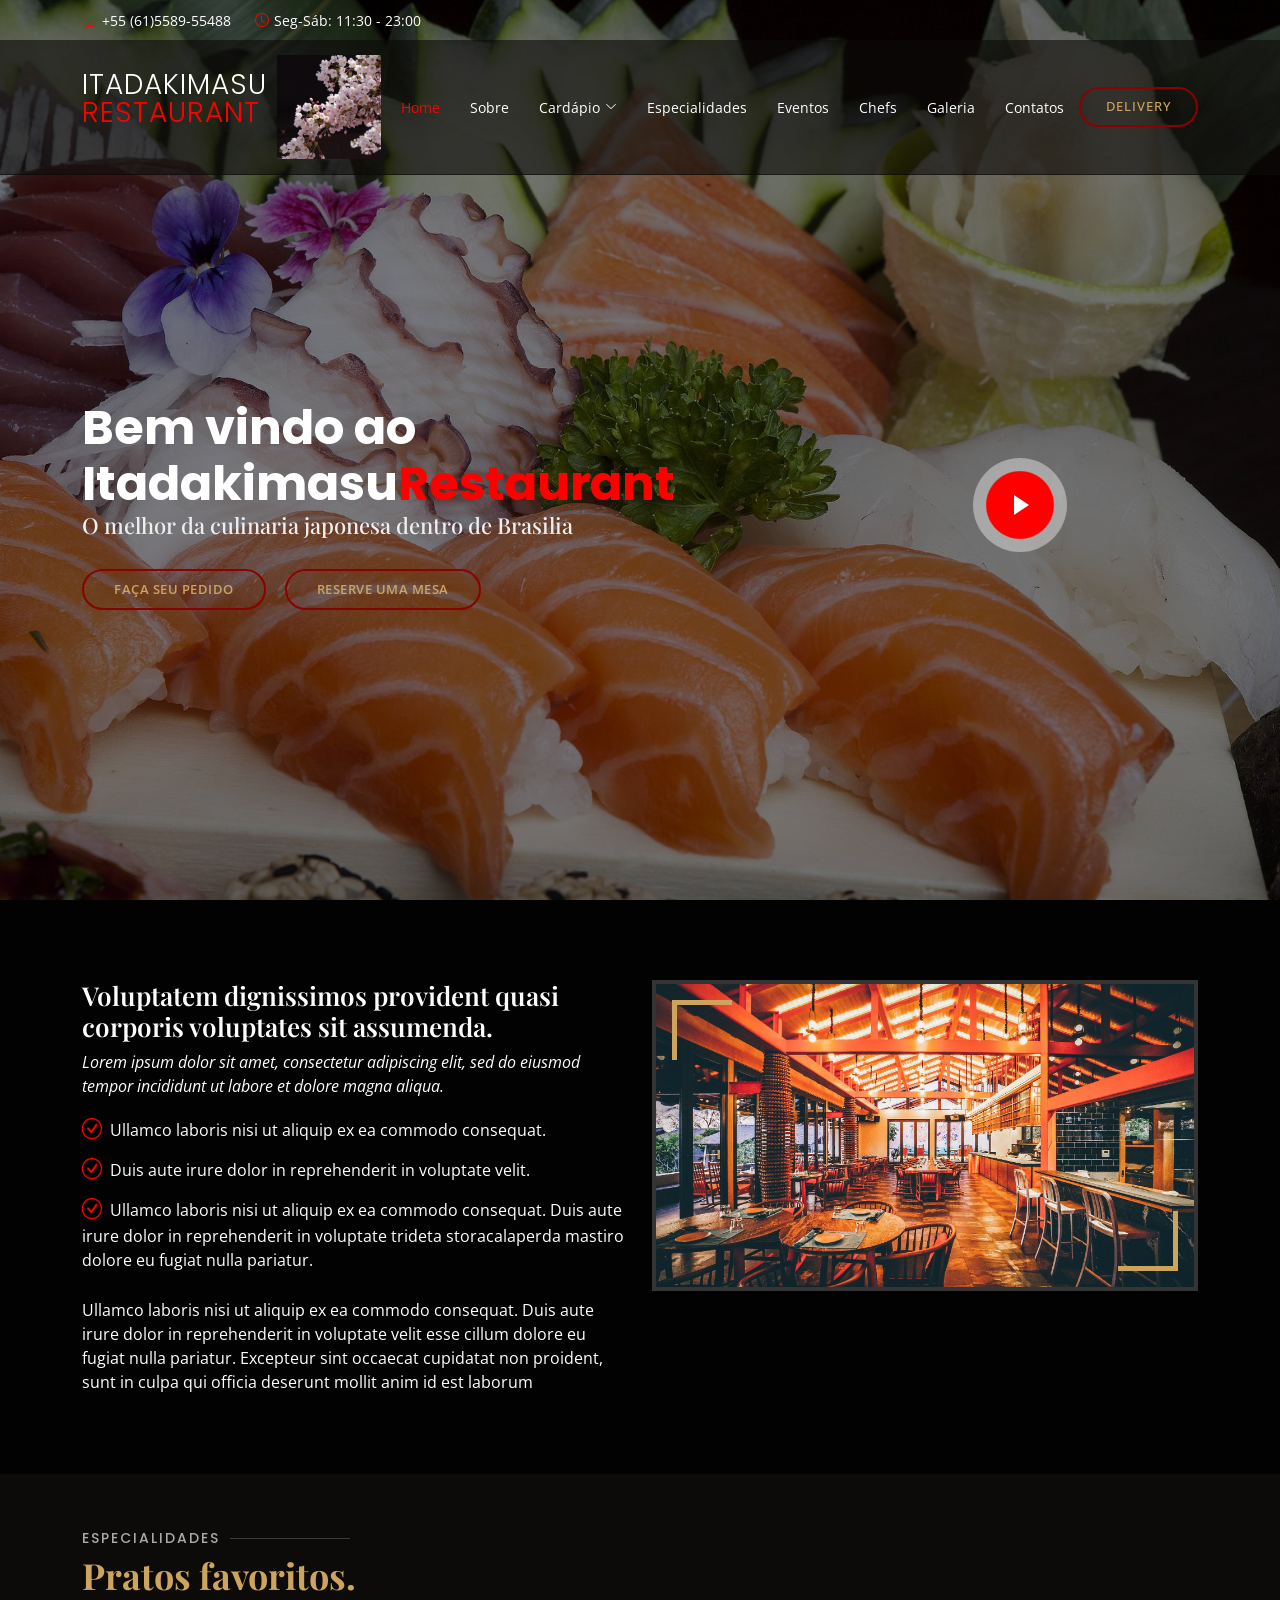
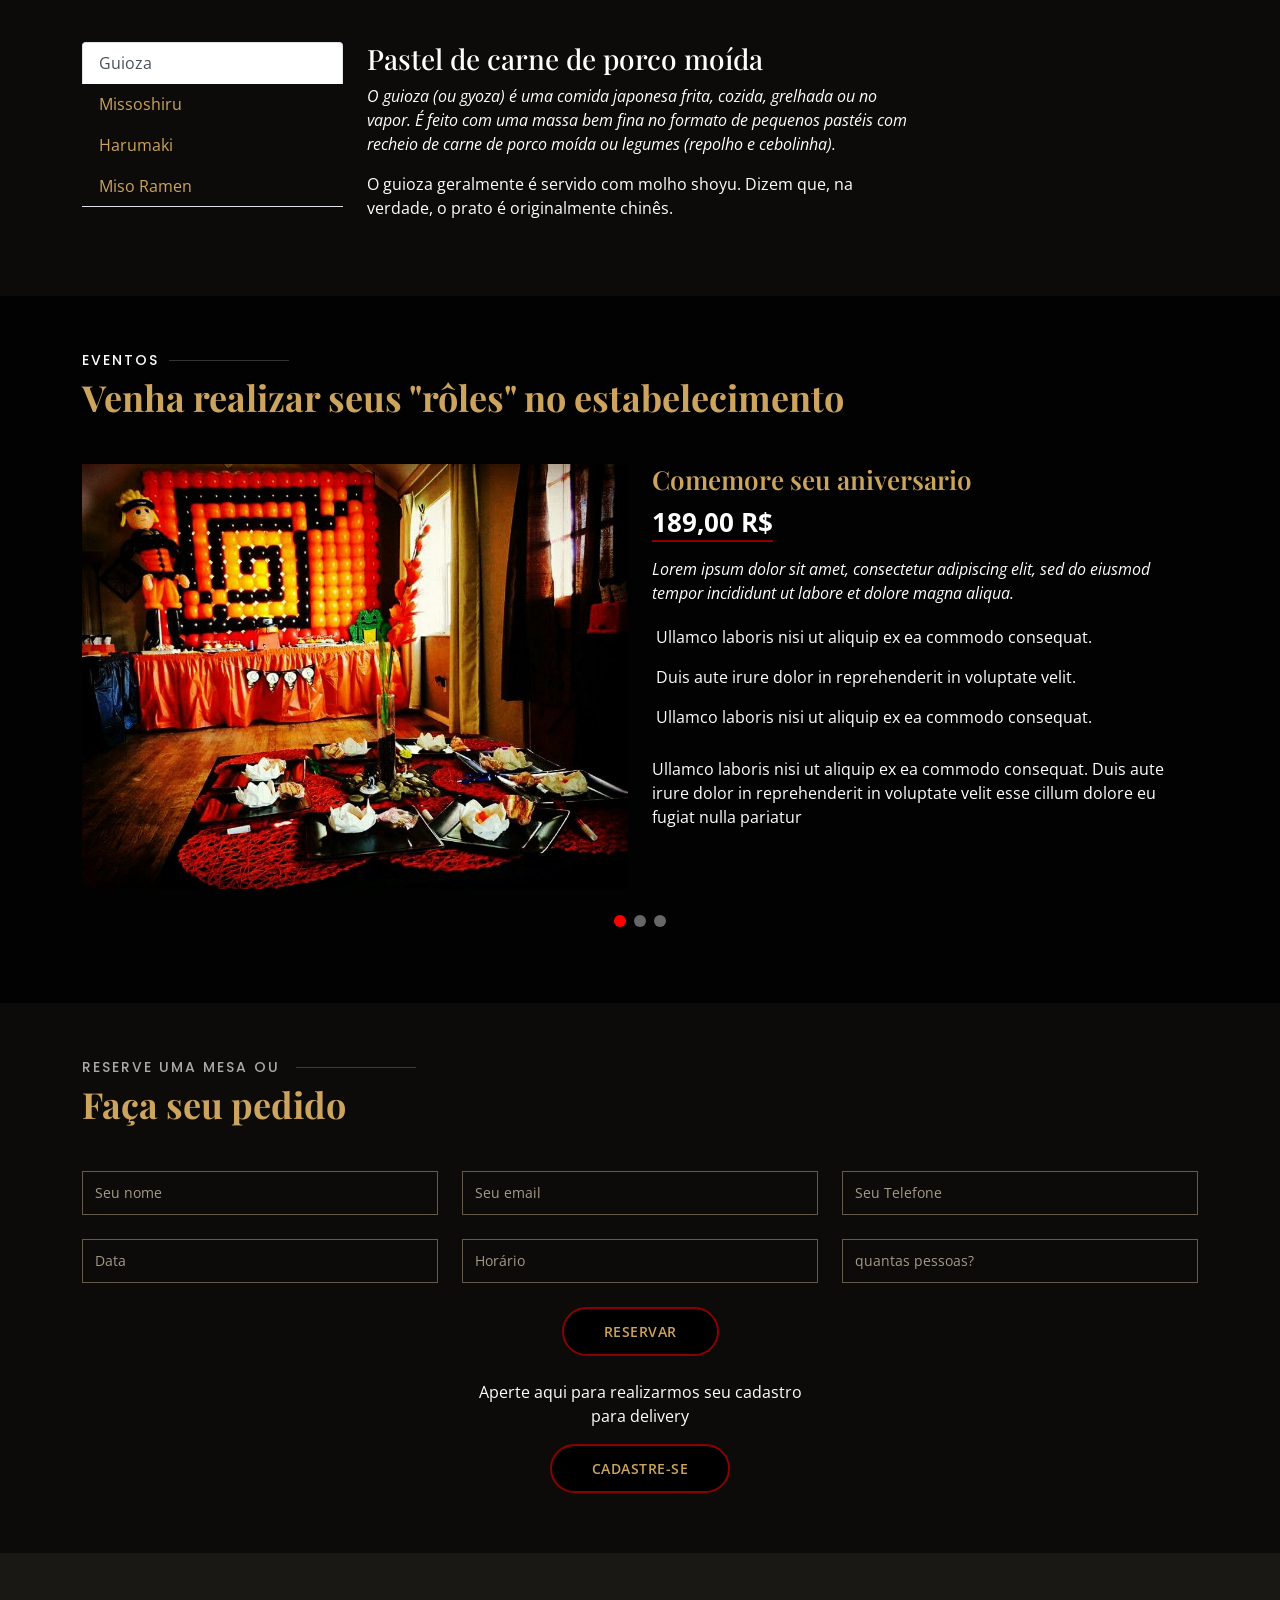
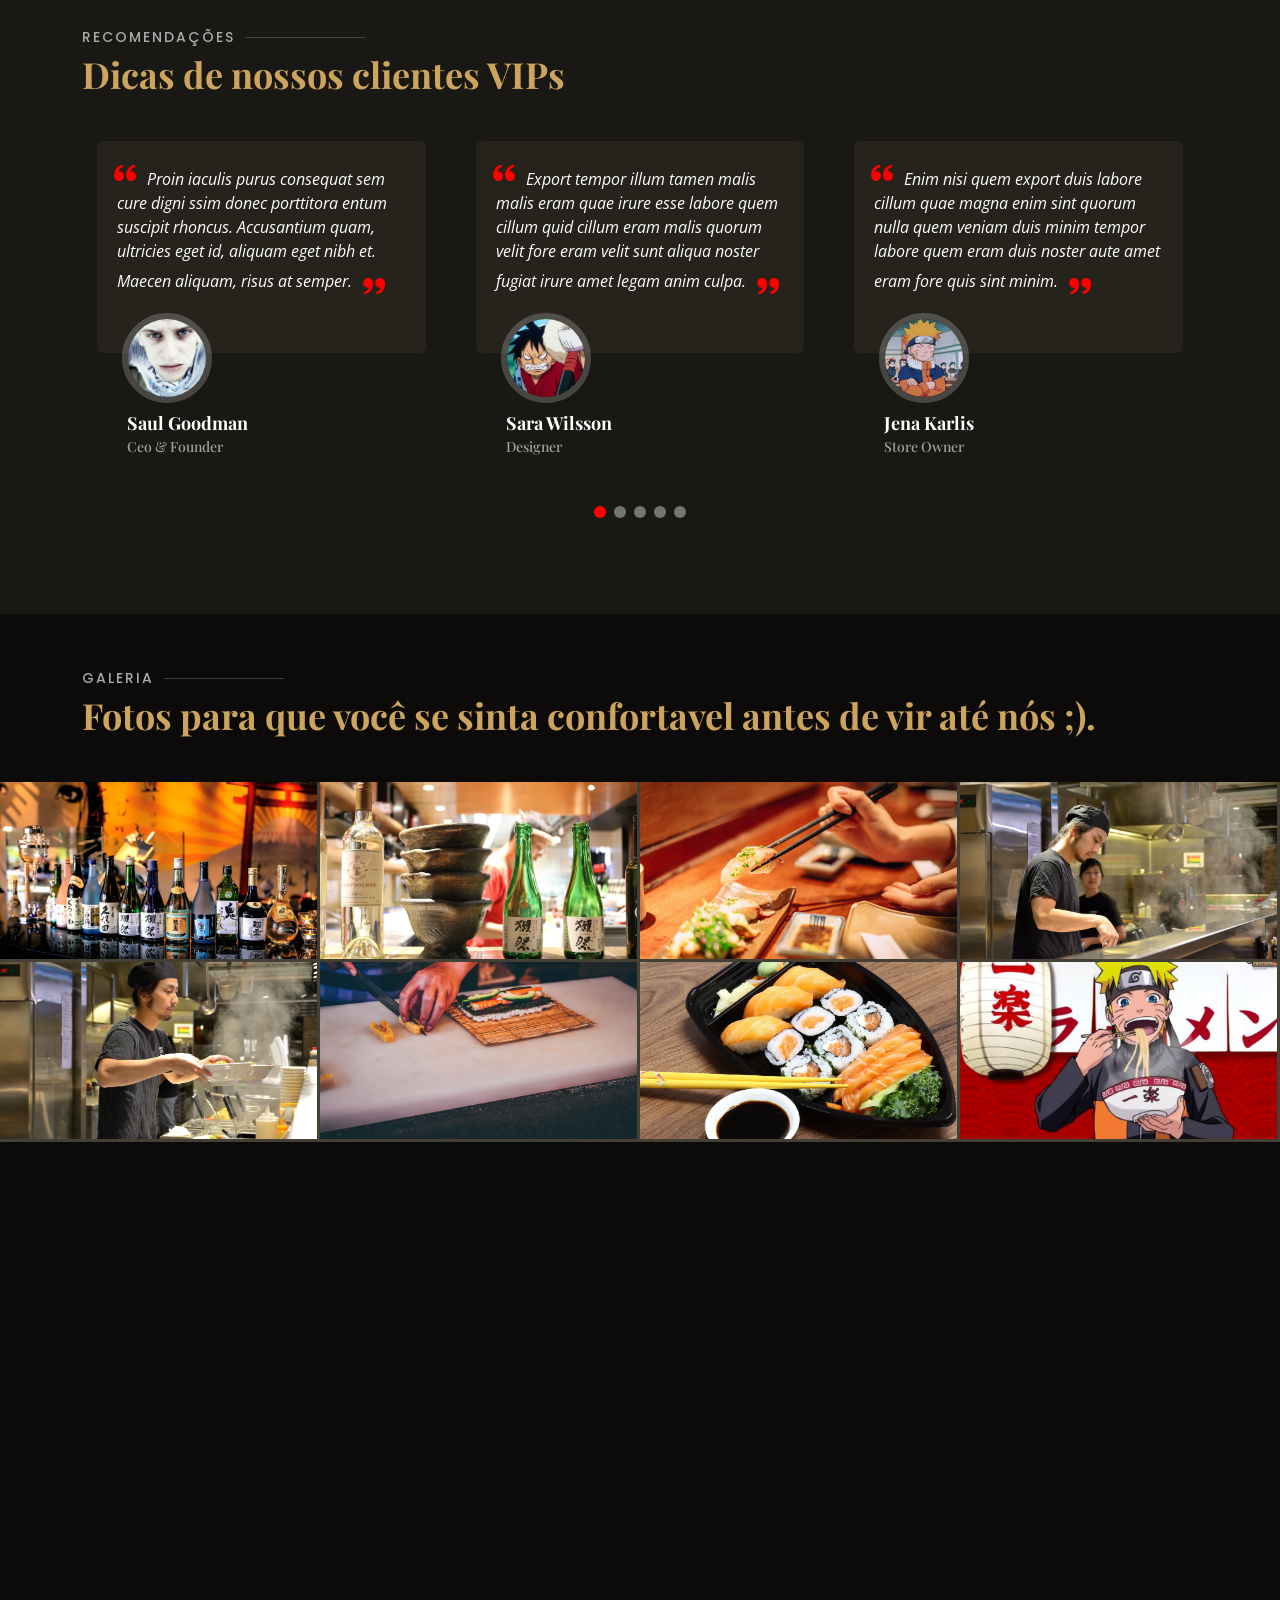
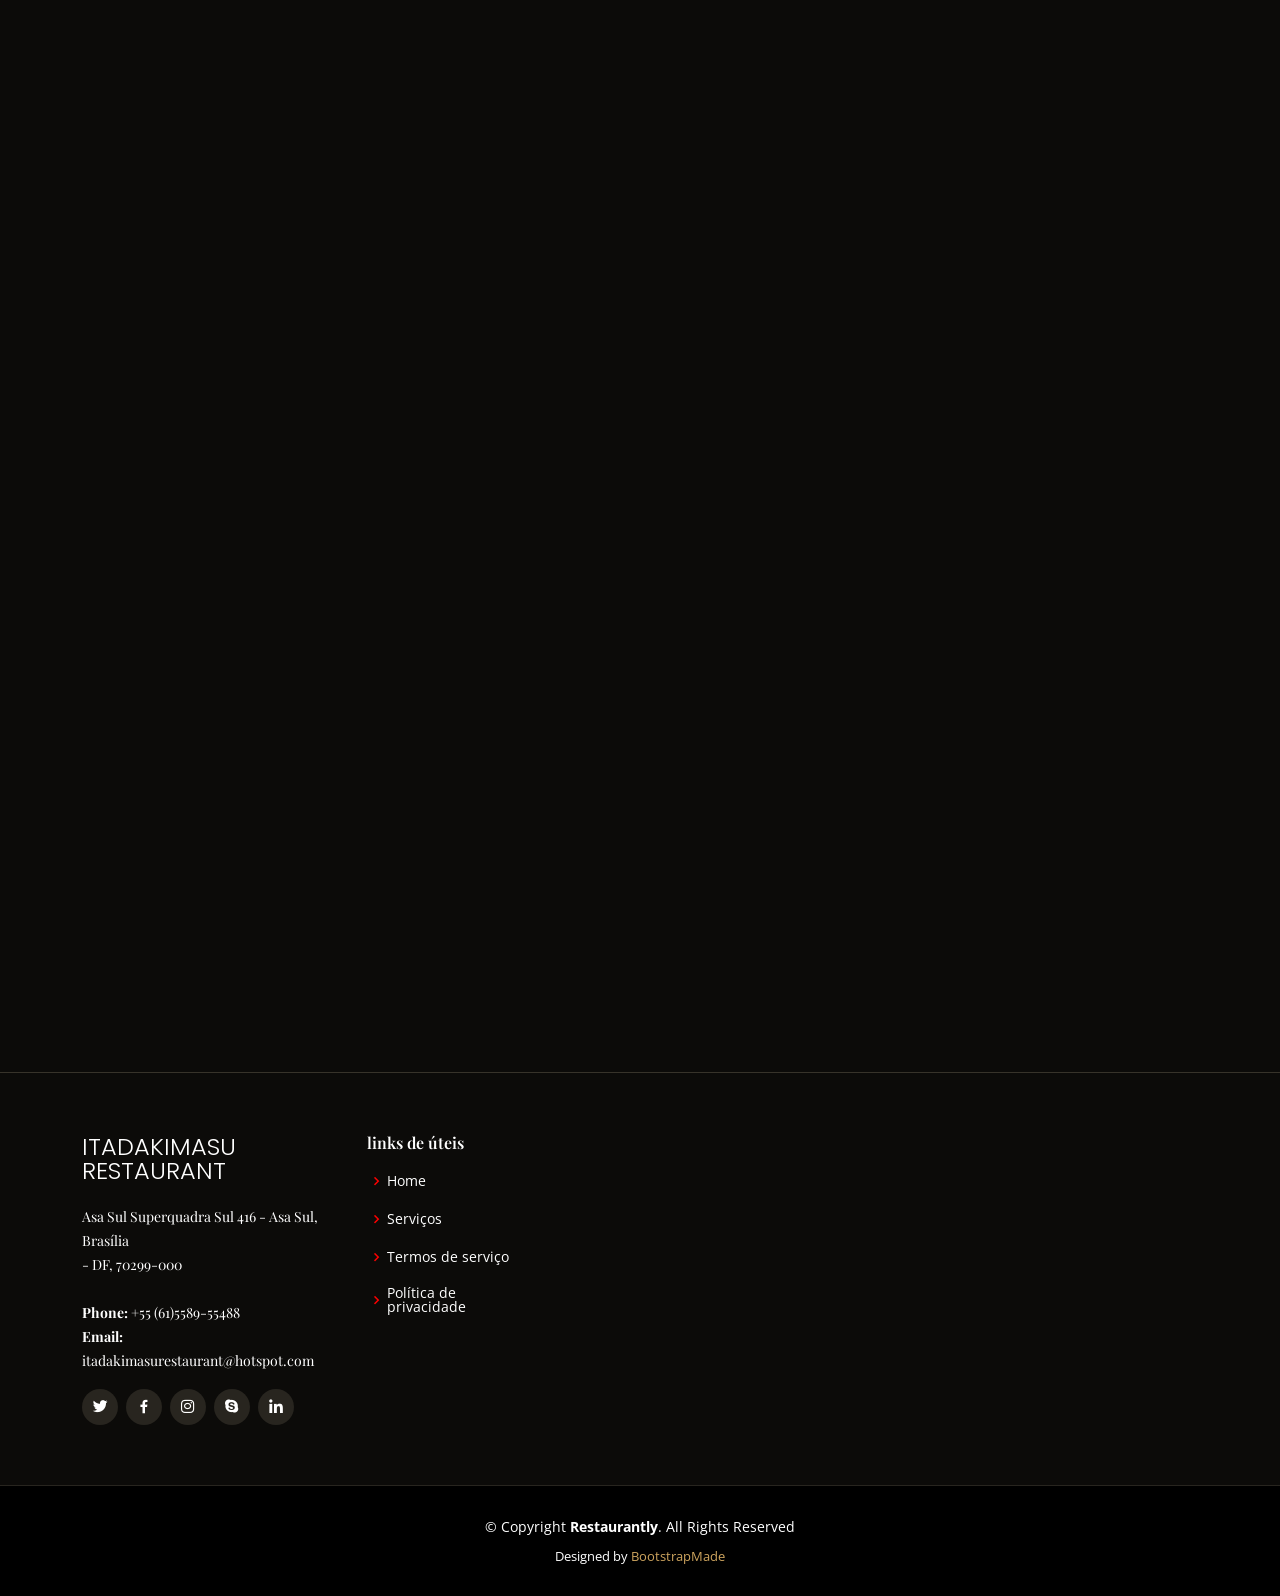
==== index.html @ 09c6cbe7 "Atualizar o index.html Ajustando o problema com a responsividade da área testimonials ("comentários " ====
<!DOCTYPE html>
<html lang="pt-BR">

<head>
  <meta charset="utf-8">
  <meta content="width=device-width, initial-scale=1.0" name="viewport">

  <title>Itadakimasu Restaurant - Culinaria Japonesa</title>
  <meta content="Melhor da culinaria japonesa em um so lugar" name="description">
  <meta content="Japao Brasilia, Itadakimasu restaurant, comida japonesa no DF, comida japonesa, restaurante japones, sushi" name="keywords">

  <link href="assets/img/favicon.ico" rel="icon">

  <!-- Google Fonts -->
  <link href="https://fonts.googleapis.com/css?family=Open+Sans:300,300i,400,400i,600,600i,700,700i|Playfair+Display:ital,wght@0,400;0,500;0,600;0,700;1,400;1,500;1,600;1,700|Poppins:300,300i,400,400i,500,500i,600,600i,700,700i" rel="stylesheet">

  <!-- Vendor CSS Files -->
  <link href="assets/vendor/animate.css/animate.min.css" rel="stylesheet">
  <link href="assets/vendor/aos/aos.css" rel="stylesheet">
  <link href="assets/vendor/bootstrap/css/bootstrap.min.css" rel="stylesheet">
  <link href="assets/vendor/bootstrap-icons/bootstrap-icons.css" rel="stylesheet">
  <link href="assets/vendor/boxicons/css/boxicons.min.css" rel="stylesheet">
  <link href="assets/vendor/glightbox/css/glightbox.min.css" rel="stylesheet">
  <link href="assets/vendor/swiper/swiper-bundle.min.css" rel="stylesheet">

  <link href="assets/css/style.css" rel="stylesheet">

</head>

<body>

  <div id="topbar" class="d-flex align-items-center fixed-top">
    <div class="container d-flex justify-content-center justify-content-md-between">
      <div class="contact-info d-flex align-items-center">
        <i class="bi bi-phone d-flex align-items-center"><span>+55 (61)5589-55488</span></i>
        <i class="bi bi-clock d-flex align-items-center ms-4"><span> Seg-Sáb: 11:30 - 23:00</span></i>
      </div>

    </div>
  </div>

  <header id="header" class="fixed-top d-flex align-items-cente">
    <div class="container-fluid container-xl d-flex align-items-center justify-content-lg-between">
      
      <h1 class="logo me-auto me-lg-0"><a href="japan-food.html">Itadakimasu <p style="color: red;">Restaurant</p></a></h1>
      <a href="japan-food.html" class="logo me-auto me-lg-0"><img src="assets/img/sakura.jpg" alt="" class="img-fluid"></a>
      <nav id="navbar" class="navbar order-last order-lg-0">  
        <ul>
          <li><a class="nav-link scrollto active" href="#hero">Home</a></li>
          <li><a class="nav-link scrollto" href="#about">Sobre</a></li>
          <li class="dropdown"><a href="#"><span>Cardápio</span> <i class="bi bi-chevron-down"></i></a>
            <ul>
              <li><a href="#">Entrada</a></li>
              <li><a href="#">Temaki</a></li>
              <li><a href="#">Sashimis</a></li>
              <li><a href="#">Combos</a></li>
              <li><a href="#">Mini combos</a></li>
              <li><a href="#">Bebidas</a></li>
              <li><a href="#">Barcas</a></li>
            </ul>
          </li>
          <li><a class="nav-link scrollto" href="#specials">Especialidades</a></li>
          <li><a class="nav-link scrollto" href="#events">Eventos</a></li>
          <li><a class="nav-link scrollto" href="#chefs">Chefs</a></li>
          <li><a class="nav-link scrollto" href="#gallery">Galeria</a></li>
          <li><a class="nav-link scrollto" href="#contact">Contatos</a></li>
        </ul>
        <i class="bi bi-list mobile-nav-toggle"></i>
      </nav><!-- .navbar -->
      <a href="#book-a-table" class="book-a-table-btn scrollto d-none d-lg-flex">Delivery</a>

    </div>
  </header><!-- End Header -->

  <section id="hero" class="d-flex align-items-center">
    <div class="container position-relative text-center text-lg-start" data-aos="zoom-in" data-aos-delay="100">
      <div class="row">
        <div class="col-lg-8">
          <h1>Bem vindo ao Itadakimasu<span>Restaurant</span></h1>
          <h2>O melhor da culinaria japonesa dentro de Brasilia</h2>

          <div class="btns">
            <a href="#book-a-table" class="btn-menu animated fadeInUp scrollto">Faça seu pedido</a>
            <a href="#book-a-table" class="btn-book animated fadeInUp scrollto">Reserve uma mesa</a>
          </div>
        </div>
        <div class="col-lg-4 d-flex align-items-center justify-content-center position-relative" data-aos="zoom-in" data-aos-delay="200">
          <a href="https://youtu.be/6L34dfwSSc8" class="glightbox play-btn"></a>
        </div>

      </div>
    </div>
  </section>

  <main id="main">

    <section id="about" class="about">
      <div class="container" data-aos="fade-up">

        <div class="row">
          <div class="col-lg-6 order-1 order-lg-2" data-aos="zoom-in" data-aos-delay="100">
            <div class="about-img">
              <img src="assets/img/japanese-restaurant.jpg" alt="">
            </div>
          </div>
          <div class="col-lg-6 pt-4 pt-lg-0 order-2 order-lg-1 content">
            <h3>Voluptatem dignissimos provident quasi corporis voluptates sit assumenda.</h3>
            <p class="fst-italic">
              Lorem ipsum dolor sit amet, consectetur adipiscing elit, sed do eiusmod tempor incididunt ut labore et dolore
              magna aliqua.
            </p>
            <ul>
              <li><i class="bi bi-check-circle"></i> Ullamco laboris nisi ut aliquip ex ea commodo consequat.</li>
              <li><i class="bi bi-check-circle"></i> Duis aute irure dolor in reprehenderit in voluptate velit.</li>
              <li><i class="bi bi-check-circle"></i> Ullamco laboris nisi ut aliquip ex ea commodo consequat. Duis aute irure dolor in reprehenderit in voluptate trideta storacalaperda mastiro dolore eu fugiat nulla pariatur.</li>
            </ul>
            <p>
              Ullamco laboris nisi ut aliquip ex ea commodo consequat. Duis aute irure dolor in reprehenderit in voluptate
              velit esse cillum dolore eu fugiat nulla pariatur. Excepteur sint occaecat cupidatat non proident, sunt in
              culpa qui officia deserunt mollit anim id est laborum
            </p>
          </div>
        </div>

      </div>
    </section>
  
    <section id="specials" class="specials">
      <div class="container" data-aos="fade-up">

        <div class="section-title">
          <h2>Especialidades</h2>
          <p>Pratos favoritos.</p>
        </div>

        <div class="row" data-aos="fade-up" data-aos-delay="100">
          <div class="col-lg-3 col-md-4 col-sm-12">
            <ul class="nav nav-tabs flex-column">
              <li class="nav-item">
                <a class="nav-link active show" data-bs-toggle="tab" href="#tab-1">Guioza</a>
              </li>
              <li class="nav-item">
                <a class="nav-link" data-bs-toggle="tab" href="#tab-2">Missoshiru</a>
              </li>
              <li class="nav-item">
                <a class="nav-link" data-bs-toggle="tab" href="#tab-3">Harumaki</a>
              </li>
              <li class="nav-item">
                <a class="nav-link" data-bs-toggle="tab" href="#tab-4">Miso Ramen</a>
              </li>
            </ul>
          </div>
          <div class="col-lg-9 col-md-8 col-sm-12 mt-4 mt-lg-0 mt-md-0">
            <div class="tab-content">
              <div class="tab-pane active show" id="tab-1">
                <div class="row">
                  <div class="col-lg-8 details order-2 order-lg-1">
                    <h3>Pastel de carne de porco moída</h3>
                    <p class="fst-italic">O guioza (ou gyoza) é uma comida japonesa frita, cozida, grelhada ou no vapor. É feito com uma massa bem fina no formato de pequenos pastéis com recheio de carne de porco moída ou legumes (repolho e cebolinha).</p>
                    <p>O guioza geralmente é servido com molho shoyu. Dizem que, na verdade, o prato é originalmente chinês.</p>
                  </div>
                  <div class="col-lg-4 text-center order-1 order-lg-2">
                    <img src="assets/img/specials-1.png" alt="" class="img-fluid">
                  </div>
                </div>
              </div>
              <div class="tab-pane" id="tab-2">
                <div class="row">
                  <div class="col-lg-8 details order-2 order-lg-1">
                    <h3>Sopa de soja</h3>
                    <p class="fst-italic">Servida quente, antes do prato principal ou no café da manhã, a missoshiru é uma sopa feita à base de pasta de soja e dashi (caldo de peixe) e tofu. Algumas vezes pode conter legumes.</p>
                    <p>A receita é servida em uma cumbuca, conhecida como ochawan. Missoshiru significa caldo de soja fermentada (misso é “soja fermentada” e shiru é “caldo”).</p>
                  </div>
                  <div class="col-lg-4 text-center order-1 order-lg-2">
                    <img src="assets/img/specials-2.png" alt="" class="img-fluid">
                  </div>
                </div>
              </div>
              <div class="tab-pane" id="tab-3">
                <div class="row">
                  <div class="col-lg-8 details order-2 order-lg-1">
                    <h3>Rolinho de primavera</h3>
                    <p class="fst-italic">Também chamado de rolinho primavera, o harumaki é uma massa crocante bem fininha, enrolada e frita, que pode receber recheios variados. Entre os sabores salgados estão queijo e legumes e algumas opções doces são chocolate e goiabada.</p>
                    <p>Harumaki é a junção das palavras “haru”, que significa primavera, e “maki”, que quer dizer enrolado.</p>
                  </div>
                  <div class="col-lg-4 text-center order-1 order-lg-2">
                    <img src="assets/img/specials-3.png" alt="" class="img-fluid">
                  </div>
                </div>
              </div>
              <div class="tab-pane" id="tab-4">
                <div class="row">
                  <div class="col-lg-8 details order-2 order-lg-1">
                    <h3>Sopa de macarrão temperado por miso</h3>
                    <p class="fst-italic">Miso ramen é uma sopa de macarrão japonesa com um caldo temperado com miso e servido com uma variedade de legumes e enfeites.</p>
                    <p>Alguns enfeites que você pode querer oferecer ao lado do ramen incluem cebola verde picada, ovo cozido (ou ovo de molho de soja também conhecido como shoyu tamago), fatias de bolo de peixe (kamaboko), sementes de gergelim branco assado, brotos de bambu em conserva (menma), cogumelos de orelha de madeira kikurage e espinafre cozido.</p>
                  </div>
                  <div class="col-lg-4 text-center order-1 order-lg-2">
                    <img src="assets/img/specials-4.png" alt="" class="img-fluid">
                  </div>
                </div>
              </div>
            </div>
          </div>
        </div>

      </div>
    </section>

    <section id="events" class="events">
      <div class="container" data-aos="fade-up">

        <div class="section-title">
          <h2>Eventos</h2>
          <p>Venha realizar seus "rôles" no estabelecimento</p>
        </div>

        <div class="events-slider swiper-container" data-aos="fade-up" data-aos-delay="100">
          <div class="swiper-wrapper">

            <div class="swiper-slide">
              <div class="row event-item">
                <div class="col-lg-6">
                  <img src="assets/img/event-birthday.jpg" class="img-fluid" alt="">
                </div>
                <div class="col-lg-6 pt-4 pt-lg-0 content">
                  <h3>Comemore seu aniversario</h3>
                  <div class="price">
                    <p><span>189,00 R$</span></p>
                  </div>
                  <p class="fst-italic">
                    Lorem ipsum dolor sit amet, consectetur adipiscing elit, sed do eiusmod tempor incididunt ut labore et dolore
                    magna aliqua.
                  </p>
                  <ul>
                    <li><i class="bi bi-check-circled"></i> Ullamco laboris nisi ut aliquip ex ea commodo consequat.</li>
                    <li><i class="bi bi-check-circled"></i> Duis aute irure dolor in reprehenderit in voluptate velit.</li>
                    <li><i class="bi bi-check-circled"></i> Ullamco laboris nisi ut aliquip ex ea commodo consequat.</li>
                  </ul>
                  <p>
                    Ullamco laboris nisi ut aliquip ex ea commodo consequat. Duis aute irure dolor in reprehenderit in voluptate
                    velit esse cillum dolore eu fugiat nulla pariatur
                  </p>
                </div>
              </div>
            </div><!-- End testimonial item -->

            <div class="swiper-slide">
              <div class="row event-item">
                <div class="col-lg-6">
                  <img src="assets/img/1.jpg" class="img-fluid" alt="">
                </div>
                <div class="col-lg-6 pt-4 pt-lg-0 content">
                  <h3>Teste um happy hour no itadaki</h3>
                  <div class="price">
                    <p><span>25,00 R$</span></p>
                  </div>
                  <p class="fst-italic">
                    Lorem ipsum dolor sit amet, consectetur adipiscing elit, sed do eiusmod tempor incididunt ut labore et dolore
                    magna aliqua.
                  </p>
                  <ul>
                    <li><i class="bi bi-check-circled"></i> Ullamco laboris nisi ut aliquip ex ea commodo consequat.</li>
                    <li><i class="bi bi-check-circled"></i> Duis aute irure dolor in reprehenderit in voluptate velit.</li>
                    <li><i class="bi bi-check-circled"></i> Ullamco laboris nisi ut aliquip ex ea commodo consequat.</li>
                  </ul>
                  <p>
                    Ullamco laboris nisi ut aliquip ex ea commodo consequat. Duis aute irure dolor in reprehenderit in voluptate
                    velit esse cillum dolore eu fugiat nulla pariatur
                  </p>
                </div>
              </div>
            </div>

            <div class="swiper-slide">
              <div class="row event-item">
                <div class="col-lg-6">
                  <img src="assets/img/2.jpg" class="img-fluid" alt="">
                </div>
                <div class="col-lg-6 pt-4 pt-lg-0 content">
                  <h3>Rodízio - Promoção</h3>
                  <div class="price">
                    <p><span>70,00 R$</span></p>
                  </div>
                  <p class="fst-italic">
                    Lorem ipsum dolor sit amet, consectetur adipiscing elit, sed do eiusmod tempor incididunt ut labore et dolore
                    magna aliqua.
                  </p>
                  <ul>
                    <li><i class="bi bi-check-circled"></i> Ullamco laboris nisi ut aliquip ex ea commodo consequat.</li>
                    <li><i class="bi bi-check-circled"></i> Duis aute irure dolor in reprehenderit in voluptate velit.</li>
                    <li><i class="bi bi-check-circled"></i> Ullamco laboris nisi ut aliquip ex ea commodo consequat.</li>
                  </ul>
                  <p>
                    Ullamco laboris nisi ut aliquip ex ea commodo consequat. Duis aute irure dolor in reprehenderit in voluptate
                    velit esse cillum dolore eu fugiat nulla pariatur
                  </p>
                </div>
              </div>
            </div><!-- End testimonial item -->

          </div>
          <div class="swiper-pagination"></div>
        </div>

      </div>
    </section><!-- End Events Section -->

    <!-- ======= Book A Table Section ======= -->
    <section id="book-a-table" class="book-a-table">
      <div class="container" data-aos="fade-up">

        <div class="section-title">
          <h2>Reserve uma mesa ou </h2>
          <p>Faça seu pedido</p>
        </div>

        <form action="forms/book-a-table.php" method="post" role="form" class="php-email-form" data-aos="fade-up" data-aos-delay="100">
          <div class="row">
            <div class="col-lg-4 col-md-6 form-group">
              <input type="text" name="name" class="form-control" id="name" placeholder="Seu nome" data-rule="minlen:4" data-msg="Please enter at least 4 chars">
              <div class="validate"></div>
            </div>
            <div class="col-lg-4 col-md-6 form-group mt-3 mt-md-0">
              <input type="email" class="form-control" name="email" id="email" placeholder="Seu email" data-rule="email" data-msg="Please enter a valid email">
              <div class="validate"></div>
            </div>
            <div class="col-lg-4 col-md-6 form-group mt-3 mt-md-0">
              <input type="text" class="form-control" name="phone" id="phone" placeholder="Seu Telefone" data-rule="minlen:4" data-msg="Please enter at least 4 chars">
              <div class="validate"></div>
            </div>
            <div class="col-lg-4 col-md-6 form-group mt-3">
              <input type="text" name="Data" class="form-control" id="date" placeholder="Data" data-rule="minlen:4" data-msg="Please enter at least 4 chars">
              <div class="validate"></div>
            </div>
            <div class="col-lg-4 col-md-6 form-group mt-3">
              <input type="text" class="form-control" name="time" id="time" placeholder="Horário" data-rule="minlen:4" data-msg="Please enter at least 4 chars">
              <div class="validate"></div>
            </div>
            <div class="col-lg-4 col-md-6 form-group mt-3">
              <input type="number" class="form-control" name="people" id="people" placeholder="quantas pessoas?" data-rule="minlen:1" data-msg="Please enter at least 1 chars">
              <div class="validate"></div>
            </div>
          </div>
          <div class="mb-3">
            <div class="loading">Loading</div>
            <div class="error-message"></div>
            <div class="sent-message">Your booking request was sent. We will call back or send an Email to confirm your reservation. Thank you!</div>
          </div>
          <div class="text-center"><button type="submit">Reservar</button></div>
          <p class="text-center mt-4">Aperte aqui para realizarmos seu cadastro<BR>para delivery</p>
          <div class="text-center"><button type="submit">cadastre-se</button></div>
        </form>

      </div>
    </section>

    <section id="testimonials" class="testimonials section-bg">
      <div class="container" data-aos="fade-up">

        <div class="section-title">
          <h2>Recomendações</h2>
          <p>Dicas de nossos clientes VIPs</p>
        </div>

        <div class="testimonials-slider swiper-container" data-aos="fade-up" data-aos-delay="100">
          <div class="swiper-wrapper">

            <div class="swiper-slide">
              <div class="testimonial-item">
                <p>
                  <i class="bx bxs-quote-alt-left quote-icon-left" style="color: red;"></i>
                  Proin iaculis purus consequat sem cure digni ssim donec porttitora entum suscipit rhoncus. Accusantium quam, ultricies eget id, aliquam eget nibh et. Maecen aliquam, risus at semper.
                  <i class="bx bxs-quote-alt-right quote-icon-right" style="color: red;"></i>
                </p>
             <img src="assets/img/testimonials/testimonials-1.jpg" class="testimonial-img rounded-circle" alt="">
                <h3>Saul Goodman</h3>
                <h4>Ceo &amp; Founder</h4>
              </div>
            </div><!-- End testimonial item -->

            <div class="swiper-slide">
              <div class="testimonial-item">
                <p>
                  <i class="bx bxs-quote-alt-left quote-icon-left" style="color: red;"></i>
                  Export tempor illum tamen malis malis eram quae irure esse labore quem cillum quid cillum eram malis quorum velit fore eram velit sunt aliqua noster fugiat irure amet legam anim culpa.
                  <i class="bx bxs-quote-alt-right quote-icon-right" style="color: red;"></i>
                </p>
           <img src="assets/img/testimonials/testimonials-2.jpg" class="testimonial-img rounded-circle" alt="">
                <h3>Sara Wilsson</h3>
                <h4>Designer</h4>
              </div>
            </div><!-- End testimonial item -->

            <div class="swiper-slide">
              <div class="testimonial-item">
                <p>
                  <i class="bx bxs-quote-alt-left quote-icon-left" style="color: red;"></i>
                  Enim nisi quem export duis labore cillum quae magna enim sint quorum nulla quem veniam duis minim tempor labore quem eram duis noster aute amet eram fore quis sint minim.
                  <i class="bx bxs-quote-alt-right quote-icon-right" style="color: red;"></i>
                </p>
              <img src="assets/img/testimonials/testimonials-3.jpg" class="testimonial-img rounded-circle" alt="">
                <h3>Jena Karlis</h3>
                <h4>Store Owner</h4>
              </div>
            </div>

            <div class="swiper-slide">
              <div class="testimonial-item">
                <p>
                  <i class="bx bxs-quote-alt-left quote-icon-left" style="color: red;"></i>
                  Fugiat enim eram quae cillum dolore dolor amet nulla culpa multos export minim fugiat minim velit minim dolor enim duis veniam ipsum anim magna sunt elit fore quem dolore labore illum veniam.
                  <i class="bx bxs-quote-alt-right quote-icon-right" style="color: red;"></i>
                </p>
                <img src="assets/img/testimonials/testimonials-4.jpg" class="testimonial-img rounded-circle" alt="">
                <h3>Matt Brandon</h3>
                <h4>Freelancer</h4>
              </div>
            </div><!-- End testimonial item -->

            <div class="swiper-slide">
              <div class="testimonial-item">
                <p>
                  <i class="bx bxs-quote-alt-left quote-icon-left" style="color: red;"></i>
                  Quis quorum aliqua sint quem legam fore sunt eram irure aliqua veniam tempor noster veniam enim culpa labore duis sunt culpa nulla illum cillum fugiat legam esse veniam culpa fore nisi cillum quid.
                  <i class="bx bxs-quote-alt-right quote-icon-right" style="color: red;"></i>
                </p>
                <img src="assets/img/testimonials/testimonials-5.jpg" class="testimonial-img rounded-circle" alt="">
                <h3>John Larson</h3>
                <h4>Entrepreneur</h4>
              </div>
            </div><!-- End testimonial item -->

          </div>
          <div class="swiper-pagination"></div>
        </div>

      </div>
    </section>

    <section id="gallery" class="gallery">

      <div class="container" data-aos="fade-up">
        <div class="section-title">
          <h2>Galeria</h2>
          <p>Fotos para que você se sinta confortavel antes de vir até nós ;).</p>
        </div>
      </div>

      <div class="container-fluid" data-aos="fade-up" data-aos-delay="100">

        <div class="row" style="gap: 0;">

          <div class="col-lg-3 col-md-4 col-sm-6 col-12 p-0">
            <div class="gallery-item">
              <a href="assets/img/gallery/gallery-1.jpg" class="gallery-lightbox" data-gall="gallery-item">
                <img src="assets/img/gallery/gallery-1.jpg" alt="" class="img-fluid">
              </a>
            </div>
          </div>

          <div class="col-lg-3 col-md-4 col-sm-6 col-12 p-0">
            <div class="gallery-item">
              <a href="assets/img/gallery/gallery-2.jpg" class="gallery-lightbox" data-gall="gallery-item">
                <img src="assets/img/gallery/gallery-2.jpg" alt="" class="img-fluid">
              </a>
            </div>
          </div>

          <div class="col-lg-3 col-md-4 col-sm-6 col-12 p-0">
            <div class="gallery-item">
              <a href="assets/img/gallery/gallery-3.jpg" class="gallery-lightbox" data-gall="gallery-item">
                <img src="assets/img/gallery/gallery-3.jpg" alt="" class="img-fluid">
              </a>
            </div>
          </div>

          <div class="col-lg-3 col-md-4 col-sm-6 col-12 p-0">
            <div class="gallery-item">
              <a href="assets/img/gallery/gallery-4.jpg" class="gallery-lightbox" data-gall="gallery-item">
                <img src="assets/img/gallery/gallery-4.jpg" alt="" class="img-fluid">
              </a>
            </div>
          </div>

          <div class="col-lg-3 col-md-4 col-sm-6 col-12 p-0">
            <div class="gallery-item">
              <a href="assets/img/gallery/gallery-5.jpg" class="gallery-lightbox" data-gall="gallery-item">
                <img src="assets/img/gallery/gallery-5.jpg" alt="" class="img-fluid">
              </a>
            </div>
          </div>

          <div class="col-lg-3 col-md-4 col-sm-6 col-12 p-0">
            <div class="gallery-item">
              <a href="assets/img/gallery/gallery-6.jpg" class="gallery-lightbox" data-gall="gallery-item">
                <img src="assets/img/gallery/gallery-6.jpg" alt="" class="img-fluid">
              </a>
            </div>
          </div>

          <div class="col-lg-3 col-md-4 col-sm-6 col-12 p-0">
            <div class="gallery-item">
              <a href="assets/img/gallery/gallery-7.jpg" class="gallery-lightbox" data-gall="gallery-item">
                <img src="assets/img/gallery/gallery-7.jpg" alt="" class="img-fluid">
              </a>
            </div>
          </div>

          <div class="col-lg-3 col-md-4 col-sm-6 col-12 p-0">
            <div class="gallery-item">
              <a href="assets/img/gallery/gallery-8.jpg" class="gallery-lightbox" data-gall="gallery-item">
                <img src="assets/img/gallery/gallery-8.jpg" alt="" class="img-fluid">
              </a>
            </div>
          </div>

        </div>

      </div>
    </section>
    <section id="chefs" class="chefs">
      <div class="container" data-aos="fade-up">

        <div class="section-title">
          <h2>Chefs</h2>
          <p>Nossos melhores chefes</p>
        </div>

        <div class="row">

          <div class="col-lg-4 col-md-6 col-sm-12">
            <div class="member" data-aos="zoom-in" data-aos-delay="100">
              <img src="assets/img/chefs/chefs-1.jpg" class="img-fluid" alt="">
              <div class="member-info">
                <div class="member-info-content">
                  <h4>Fulano</h4>
                  <span>chef de cuisine</span>
                </div>
                <div class="social">
                  <a href=""><i class="bi bi-twitter"></i></a>
                  <a href=""><i class="bi bi-facebook"></i></a>
                  <a href=""><i class="bi bi-instagram"></i></a>
                  <a href=""><i class="bi bi-linkedin"></i></a>
                </div>
              </div>
            </div>
          </div>

          <div class="col-lg-4 col-md-6 col-sm-12">
            <div class="member" data-aos="zoom-in" data-aos-delay="200">
              <img src="assets/img/chefs/chefs-2.jpg" class="img-fluid" alt="">
              <div class="member-info">
                <div class="member-info-content">
                  <h4>Beltrano</h4>
                  <span>cozinheiro</span>
                </div>
                <div class="social">
                  <a href=""><i class="bi bi-twitter"></i></a>
                  <a href=""><i class="bi bi-facebook"></i></a>
                  <a href=""><i class="bi bi-instagram"></i></a>
                  <a href=""><i class="bi bi-linkedin"></i></a>
                </div>
              </div>
            </div>
          </div>

          <div class="col-lg-4 col-md-6 col-sm-12">
            <div class="member" data-aos="zoom-in" data-aos-delay="300">
              <img src="assets/img/chefs/chefs-3.jpg" class="img-fluid" alt="">
              <div class="member-info">
                <div class="member-info-content">
                  <h4>Siclano</h4>
                  <span>sous chef de cuisine</span>
                </div>
                <div class="social">
                  <a href=""><i class="bi bi-twitter"></i></a>
                  <a href=""><i class="bi bi-facebook"></i></a>
                  <a href=""><i class="bi bi-instagram"></i></a>
                  <a href=""><i class="bi bi-linkedin"></i></a>
                </div>
              </div>
            </div>
          </div>

        </div>

      </div>
    </section>

    <section id="contact" class="contact">
      <div class="container" data-aos="fade-up">

        <div class="section-title">
          <h2>Contatos</h2>
          <p>Contate nos</p>
        </div>
      </div>

      <div data-aos="fade-up">
        <iframe src="https://www.google.com/maps/embed?pb=!1m18!1m12!1m3!1d3838.364458077642!2d-47.9252431845046!3d-15.837430798246388!2m3!1f0!2f0!3f0!3m2!1i1024!2i768!4f13.1!3m3!1m2!1s0x935a25580d429d4d%3A0xeadaf4a084f8052!2sAsa%20Sul%20Superquadra%20Sul%20416%20BL%20G%20-%20Asa%20Sul%2C%20Bras%C3%ADlia%20-%20DF%2C%2070299-000!5e0!3m2!1spt-BR!2sbr!4v1654229073087!5m2!1spt-BR!2sbr" width="100%" height="350px" style="border:0;" allowfullscreen="" loading="lazy" referrerpolicy="no-referrer-when-downgrade"></iframe>
      </div>

      <div class="container" data-aos="fade-up">

        <div class="row mt-5">

          <div class="col-lg-4">
            <div class="info">
              <div class="address">
                <i class="bi bi-geo-alt"></i>
                <h4>Localização:</h4>
                <p>Asa Sul Superquadra Sul 416 - Asa Sul, Brasília - DF, 70299-000</p>
              </div>

              <div class="open-hours">
                <i class="bi bi-clock"></i>
                <h4>Aberto de</h4>
                <p>
                  segundas a Sabados<br>
                  das 11:30 até 22:00
                </p>
              </div>

              <div class="email">
                <i class="bi bi-envelope"></i>
                <h4>Email:</h4>
                <p>itadakimasurestaurant@hotspot.com</p>
              </div>

              <div class="phone">
                <i class="bi bi-phone"></i>
                <h4>Telefone:</h4>
                <p>+55 (61)5589-55488</p>
              </div>

            </div>

          </div>

          <div class="col-lg-8 mt-5 mt-lg-0">

            <form action="forms/contact.php" method="post" role="form" class="php-email-form">
              <div class="row">
                <div class="col-md-6 form-group">
                  <input type="text" name="name" class="form-control" id="name" placeholder="Seu nome" required>
                </div>
                <div class="col-md-6 form-group mt-3 mt-md-0">
                  <input type="email" class="form-control" name="email" id="email" placeholder="Seu email" required>
                </div>
              </div>
              <div class="form-group mt-3">
                <textarea class="form-control" name="message" rows="8" placeholder="Deixe seu comentário" required></textarea>
              </div>
              <div class="my-3">
                <div class="loading">Loading</div>
                <div class="error-message"></div>
                <div class="sent-message">Your message has been sent. Thank you!</div>
              </div>
              <div class="text-center"><button type="submit">Envie</button></div>
            </form>

          </div>

        </div>

      </div>
    </section>

  </main>

  <footer id="footer">
    <div class="footer-top">
      <div class="container">
        <div class="row">

          <div class="col-lg-3 col-md-6">
            <div class="footer-info">
              <h3>Itadakimasu<BR>Restaurant</h3>
              <p>
                Asa Sul Superquadra Sul 416 - Asa Sul, Brasília <br>
                - DF, 70299-000<br><br>
                <strong>Phone:</strong> +55 (61)5589-55488<br>
                <strong>Email:</strong> itadakimasurestaurant@hotspot.com<br>
              </p>
              <div class="social-links mt-3">
                <a href="#" class="twitter"><i class="bx bxl-twitter"></i></a>
                <a href="#" class="facebook"><i class="bx bxl-facebook"></i></a>
                <a href="#" class="instagram"><i class="bx bxl-instagram"></i></a>
                <a href="#" class="google-plus"><i class="bx bxl-skype"></i></a>
                <a href="#" class="linkedin"><i class="bx bxl-linkedin"></i></a>
              </div>
            </div>
          </div>

          <div class="col-lg-2 col-md-6 footer-links">
            <h4>links de úteis</h4>
            <ul>
              <li><i class="bx bx-chevron-right" style=" color: red;"></i> <a href="#">Home</a></li>
              <li><i class="bx bx-chevron-right" style="color: red;"></i> <a href="#">Serviços</a></li>
              <li><i class="bx bx-chevron-right" style="color: red;"></i> <a href="#">Termos de serviço</a></li>
              <li><i class="bx bx-chevron-right" style="color: red;"></i> <a href="#">Política de privacidade</a></li>
            </ul>
          </div>
        </div>
      </div>
    </div>

    <div class="container">
      <div class="copyright">
        &copy; Copyright <strong><span>Restaurantly</span></strong>. All Rights Reserved
      </div>
      <div class="credits">
    
        Designed by <a href="https://bootstrapmade.com/">BootstrapMade</a>
      </div>
    </div>
  </footer><!-- End Footer -->

  <div id="preloader"></div>
  <a href="#" class="back-to-top d-flex align-items-center justify-content-center"><i class="bi bi-arrow-up-short"></i></a>

  <!-- Vendor JS Files -->
  <script src="assets/vendor/aos/aos.js"></script>
  <script src="assets/vendor/bootstrap/js/bootstrap.bundle.min.js"></script>
  <script src="assets/vendor/glightbox/js/glightbox.min.js"></script>
  <script src="assets/vendor/isotope-layout/isotope.pkgd.min.js"></script>
  <script src="assets/vendor/php-email-form/validate.js"></script>
  <script src="assets/vendor/swiper/swiper-bundle.min.js"></script>

  <!-- Template Main JS File -->
  <script src="assets/js/main.js"></script>

</body>

</html>
---- assets/css/style.css ----
body {
  font-family: "Open Sans", sans-serif;
  background: #0c0b09;
  color: #fff;
}

a {
  color: #cda45e;
  text-decoration: none;
}

a:hover {
  color: #d9ba85;
  text-decoration: none;
}

h1, h2, h3, h4, h5, h6 {
  font-family: "Playfair Display", serif;
}

#preloader {
  position: fixed;
  top: 0;
  left: 0;
  right: 0;
  bottom: 0;
  z-index: 9999;
  overflow: hidden;
  background: #1a1814;
}

#preloader:before {
  content: "";
  position: fixed;
  top: calc(50% - 30px);
  left: calc(50% - 30px);
  border: 6px solid #1a1814;
  border-top-color: darkred;
  border-bottom-color: darkred;
  border-radius: 50%;
  width: 60px;
  height: 60px;
  -webkit-animation: animate-preloader 1s linear infinite;
  animation: animate-preloader 1s linear infinite;
}

@-webkit-keyframes animate-preloader {
  0% {
    transform: rotate(0deg);
  }
  100% {
    transform: rotate(360deg);
  }
}

@keyframes animate-preloader {
  0% {
    transform: rotate(0deg);
  }
  100% {
    transform: rotate(360deg);
  }
}

/*--------------------------------------------------------------
# Back to top button
--------------------------------------------------------------*/
.back-to-top {
  position: fixed;
  visibility: hidden;
  opacity: 0;
  right: 15px;
  bottom: 15px;
  z-index: 996;
  width: 44px;
  height: 44px;
  border-radius: 50px;
  transition: all 0.4s;
  border: 2px solid red;
}

.back-to-top i {
  font-size: 28px;
  color: white;
  line-height: 0;
}

.back-to-top:hover {
  background: darkred;
  color: #1a1814;
}

.back-to-top:hover i {
  color: #444444;
}

.back-to-top.active {
  visibility: visible;
  opacity: 1;
}

/*--------------------------------------------------------------
# Disable aos animation delay on mobile devices
--------------------------------------------------------------*/
@media screen and (max-width: 768px) {
  [data-aos-delay] {
    transition-delay: 0 !important;
  }
}

/*--------------------------------------------------------------
# Top Bar
--------------------------------------------------------------*/
#topbar {
  height: 40px;
  font-size: 14px;
  transition: all 0.5s;
  z-index: 996;
}

#topbar.topbar-scrolled {
  top: -40px;
}

#topbar .contact-info i {
  font-style: normal;
  color: red;
}

#topbar .contact-info i span {
  padding-left: 5px;
  color: #fff;
}

#topbar .languages ul {
  display: flex;
  flex-wrap: wrap;
  list-style: none;
  padding: 0;
  margin: 0;
  color: #cda45e;
}

#topbar .languages ul a {
  color: white;
}

#topbar .languages ul li + li {
  padding-left: 10px;
}

#topbar .languages ul li + li::before {
  display: inline-block;
  padding-right: 10px;
  color: rgba(255, 255, 255, 0.5);
  content: "/";
}

/*--------------------------------------------------------------
# Header
--------------------------------------------------------------*/
#header {
  background: rgba(12, 11, 9, 0.6);
  border-bottom: 1px solid rgba(12, 11, 9, 0.6);
  transition: all 0.5s;
  z-index: 997;
  padding: 15px 0;
  top: 40px;
}

#header.header-scrolled {
  top: 0;
  background: rgba(0, 0, 0, 0.85);
  border-bottom: 1px solid #37332a;
}

#header .logo {
  font-size: 28px;
  margin: 0;
  padding: 0;
  line-height: 1;
  font-weight: 300;
  letter-spacing: 1px;
  text-transform: uppercase;
  font-family: "Poppins", sans-serif;
}

#header .logo a {
  color: #fff;
}

#header .logo img {
  max-height: 200px;
  margin-left: 10px;
  width: auto;
  height: auto;
}

@media (max-width: 768px) {
  #header .logo img {
    max-height: 120px;
  }
}

@media (max-width: 576px) {
  #header .logo img {
    max-height: 80px;
  }
}

/*--------------------------------------------------------------
# Book a table button Menu
--------------------------------------------------------------*/
.book-a-table-btn {
  margin: 0 0 0 15px;
  border: 2px solid darkred;
  color: #cda45e;
  border-radius: 50px;
  padding: 8px 25px;
  text-transform: uppercase;
  font-size: 13px;
  font-weight: 500;
  letter-spacing: 1px;
  transition: 0.3s;
}

.book-a-table-btn:hover {
  background: darkred;
  color: #fff;
}

@media (max-width: 992px) {
  .book-a-table-btn {
    margin: 0 15px 0 0;
    padding: 8px 20px;
  }
}

.navbar {
  padding: 0;
}

.navbar ul {
  margin: 0;
  padding: 0;
  display: flex;
  list-style: none;
  align-items: center;
}

.navbar li {
  position: relative;
}

.navbar a {
  display: flex;
  align-items: center;
  justify-content: space-between;
  padding: 10px 0 10px 30px;
  color: #fff;
  white-space: nowrap;
  transition: 0.3s;
  font-size: 14px;
}

@media (max-width: 768px) {
  .navbar a {
    padding: 10px 0 10px 15px;
    font-size: 13px;
  }
}

.navbar a i {
  font-size: 12px;
  line-height: 0;
  margin-left: 5px;
}

.navbar a:hover, .navbar .active, .navbar li:hover > a {
  color: red;
}

.navbar .dropdown ul {
  display: block;
  position: absolute;
  left: 14px;
  top: calc(100% + 30px);
  margin: 0;
  padding: 10px 0;
  z-index: 99;
  opacity: 0;
  visibility: hidden;
  background: #fff;
  box-shadow: 0px 0px 30px rgba(127, 137, 161, 0.25);
  transition: 0.3s;
  border-radius: 4px;
}

.navbar .dropdown ul li {
  min-width: 200px;
}

.navbar .dropdown ul a {
  padding: 10px 20px;
  color: #444444;
}

.navbar .dropdown ul a i {
  font-size: 12px;
}

.navbar .dropdown ul a:hover, .navbar .dropdown ul .active:hover, .navbar .dropdown ul li:hover > a {
  color: red;
}

.navbar .dropdown:hover > ul {
  opacity: 1;
  top: 100%;
  visibility: visible;
}

.navbar .dropdown .dropdown ul {
  top: 0;
  left: calc(100% - 30px);
  visibility: hidden;
}

.navbar .dropdown .dropdown:hover > ul {
  opacity: 1;
  top: 0;
  left: 100%;
  visibility: visible;
}

@media (max-width: 1366px) {
  .navbar .dropdown .dropdown ul {
    left: -90%;
  }
  .navbar .dropdown .dropdown:hover > ul {
    left: -100%;
  }
}

/**
* Mobile Navigation 
*/
.mobile-nav-toggle {
  color: #fff;
  font-size: 28px;
  cursor: pointer;
  display: none;
  line-height: 0;
  transition: 0.5s;
}

@media (max-width: 991px) {
  .mobile-nav-toggle {
    display: block;
  }
  .navbar ul {
    display: none;
  }
}

.navbar-mobile {
  position: fixed;
  overflow: hidden;
  top: 0;
  right: 0;
  left: 0;
  bottom: 0;
  background: rgba(0, 0, 0, 0.9);
  transition: 0.3s;
  z-index: 999;
}

.navbar-mobile .mobile-nav-toggle {
  position: absolute;
  top: 15px;
  right: 15px;
}

.navbar-mobile ul {
  display: block;
  position: absolute;
  top: 55px;
  right: 15px;
  bottom: 15px;
  left: 15px;
  padding: 10px 0;
  border-radius: 6px;
  background-color: #fff;
  overflow-y: auto;
  transition: 0.3s;
  max-height: calc(100vh - 100px);
}

.navbar-mobile a {
  padding: 10px 20px;
  font-size: 15px;
  color: #1a1814;
}

.navbar-mobile a:hover, .navbar-mobile .active, .navbar-mobile li:hover > a {
  color: #cda45e;
}

.navbar-mobile .getstarted {
  margin: 15px;
}

.navbar-mobile .dropdown ul {
  position: static;
  display: none;
  margin: 10px 20px;
  padding: 10px 0;
  z-index: 99;
  opacity: 1;
  visibility: visible;
  background: #fff;
  box-shadow: 0px 0px 30px rgba(127, 137, 161, 0.25);
}

.navbar-mobile .dropdown ul li {
  min-width: 200px;
}

.navbar-mobile .dropdown ul a {
  padding: 10px 20px;
}

.navbar-mobile .dropdown ul a i {
  font-size: 12px;
}

.navbar-mobile .dropdown ul a:hover, .navbar-mobile .dropdown ul .active:hover, .navbar-mobile .dropdown ul li:hover > a {
  color: #cda45e;
}

.navbar-mobile .dropdown > .dropdown-active {
  display: block;
}

#hero {
  width: 100%;
  height: 100vh;
  background: url("../img/japanese-food.jpg") top center;
  background-size: cover;
  position: relative;
  padding: 0;
}

#hero:before {
  content: "";
  background: rgba(0, 0, 0, 0.5);
  position: absolute;
  bottom: 0;
  top: 0;
  left: 0;
  right: 0;
}

#hero .container {
  padding-top: 110px;
}

@media (max-width: 992px) {
  #hero .container {
    padding-top: 98px;
  }
}

#hero h1 {
  margin: 0;
  font-size: 48px;
  font-weight: 700;
  line-height: 56px;
  color: #fff;
  font-family: "Poppins", sans-serif;
}

#hero h1 span {
  color: red;
}

#hero h2 {
  color: #eee;
  margin-bottom: 10px 0 0 0;
  font-size: 22px;
}

#hero .btns {
  margin-top: 30px;
}

#hero .btn-menu, #hero .btn-book {
  font-weight: 600;
  font-size: 13px;
  letter-spacing: 0.5px;
  text-transform: uppercase;
  display: inline-block;
  padding: 12px 30px;
  border-radius: 50px;
  transition: 0.3s;
  line-height: 1;
  color: #cda45e;
  border: 2px solid darkred;
}

#hero .btn-menu:hover, #hero .btn-book:hover {
  background: darkred;
  color: #cda45e;
}

#hero .btn-book {
  margin-left: 15px;
}

#hero .play-btn {
  width: 94px;
  height: 94px;
  background: radial-gradient(red 50%, rgba(255, 255, 255, 0.4) 52%);
  border-radius: 50%;
  display: block;
  position: relative;
  overflow: hidden;
}

#hero .play-btn::after {
  content: '';
  position: absolute;
  left: 50%;
  top: 50%;
  transform: translateX(-40%) translateY(-50%);
  width: 0;
  height: 0;
  border-top: 10px solid transparent;
  border-bottom: 10px solid transparent;
  border-left: 15px solid #fff;
  z-index: 100;
  transition: all 400ms cubic-bezier(0.55, 0.055, 0.675, 0.19);
}

#hero .play-btn::before {
  content: '';
  position: absolute;
  width: 120px;
  height: 120px;
  -webkit-animation-delay: 0s;
  animation-delay: 0s;
  -webkit-animation: pulsate-btn 2s;
  animation: pulsate-btn 2s;
  -webkit-animation-direction: forwards;
  animation-direction: forwards;
  -webkit-animation-iteration-count: infinite;
  animation-iteration-count: infinite;
  -webkit-animation-timing-function: steps;
  animation-timing-function: steps;
  opacity: 1;
  border-radius: 50%;
  border: 5px solid rgba(255, 255, 255, 0.7);
  top: -15%;
  left: -15%;
  background: rgba(255, 255, 255, 0);
}

#hero .play-btn:hover::after {
  border-left: 15px solid darkred;
  transform: scale(20);
}

#hero .play-btn:hover::before {
  content: '';
  position: absolute;
  left: 50%;
  top: 50%;
  transform: translateX(-40%) translateY(-50%);
  width: 0;
  height: 0;
  border: none;
  border-top: 10px solid transparent;
  border-bottom: 10px solid transparent;
  border-left: 15px solid #fff;
  z-index: 200;
  -webkit-animation: none;
  animation: none;
  border-radius: 0;
}

@media (min-width: 1024px) {
  #hero {
    background-attachment: fixed;
  }
}

@media (max-width: 992px) {
  #hero .play-btn {
    margin-top: 30px;
  }
}

@media (max-height: 500px) {
  #hero {
    height: auto;
  }
  #hero .container {
    padding-top: 130px;
    padding-bottom: 60px;
  }
}

@media (max-width: 768px) {
  #hero h1 {
    font-size: 28px;
    line-height: 36px;
  }
  #hero h2 {
    font-size: 18px;
    line-height: 24px;
  }
  #hero .btns {
    margin-top: 20px;
  }
  #hero .btn-menu, #hero .btn-book {
    padding: 10px 20px;
    font-size: 12px;
    margin-bottom: 10px;
  }
  #hero .btn-book {
    margin-left: 0;
  }
}

@media (max-width: 576px) {
  #hero h1 {
    font-size: 22px;
    line-height: 28px;
  }
  #hero h2 {
    font-size: 14px;
    line-height: 20px;
  }
}

@-webkit-keyframes pulsate-btn {
  0% {
    transform: scale(0.6, 0.6);
    opacity: 1;
  }
  100% {
    transform: scale(1, 1);
    opacity: 0;
  }
}

@keyframes pulsate-btn {
  0% {
    transform: scale(0.6, 0.6);
    opacity: 1;
  }
  100% {
    transform: scale(1, 1);
    opacity: 0;
  }
}

/*--------------------------------------------------------------
# Sections General
--------------------------------------------------------------*/
section {
  padding: 60px 0;
  overflow: hidden;
}

.section-bg {
  background-color: #1a1814;
}

.section-title {
  padding-bottom: 40px;
}

.section-title h2 {
  font-size: 14px;
  font-weight: 500;
  padding: 0;
  line-height: 1px;
  margin: 0 0 5px 0;
  letter-spacing: 2px;
  text-transform: uppercase;
  color: #aaaaaa;
  font-family: "Poppins", sans-serif;
}

.section-title h2::after {
  content: "";
  width: 120px;
  height: 1px;
  display: inline-block;
  background: rgba(255, 255, 255, 0.2);
  margin: 4px 10px;
}

.section-title p {
  margin: 0;
  margin: 0;
  font-size: 36px;
  font-weight: 700;
  font-family: "Playfair Display", serif;
  color: #cda45e;
}

/*--------------------------------------------------------------
# About
--------------------------------------------------------------*/
.breadcrumbs {
  padding: 15px 0;
  background: #1d1b16;
  margin-top: 110px;
}

@media (max-width: 992px) {
  .breadcrumbs {
    margin-top: 98px;
  }
}

.breadcrumbs h2 {
  font-size: 26px;
  font-weight: 300;
}

.breadcrumbs ol {
  display: flex;
  flex-wrap: wrap;
  list-style: none;
  padding: 0;
  margin: 0;
  font-size: 14px;
}

.breadcrumbs ol li + li {
  padding-left: 10px;
}

.breadcrumbs ol li + li::before {
  display: inline-block;
  padding-right: 10px;
  color: #37332a;
  content: "/";
}

@media (max-width: 768px) {
  .breadcrumbs .d-flex {
    display: block !important;
  }
  .breadcrumbs ol {
    display: block;
  }
  .breadcrumbs ol li {
    display: inline-block;
  }
}

/*--------------------------------------------------------------
# About
--------------------------------------------------------------*/
.about {
  background: url("../img/fachada.jpg") center center;
  background-size: cover;
  position: relative;
  padding: 80px 0;
}

.about:before {
  content: "";
  background: rgba(0, 0, 0, 0.8);
  position: absolute;
  bottom: 0;
  top: 0;
  left: 0;
  right: 0;
}

.about .about-img {
  position: relative;
  transition: .5s;
}

.about .about-img img {
  max-width: 100%;
  border: 4px solid rgba(255, 255, 255, 0.2);
  position: relative;
}

.about .about-img::before {
  position: absolute;
  left: 20px;
  top: 20px;
  width: 60px;
  height: 60px;
  z-index: 1;
  content: '';
  border-left: 5px solid #cda45e;
  border-top: 5px solid #cda45e;
  transition: .5s;
}

.about .about-img::after {
  position: absolute;
  right: 20px;
  bottom: 20px;
  width: 60px;
  height: 60px;
  z-index: 2;
  content: '';
  border-right: 5px solid #cda45e;
  border-bottom: 5px solid #cda45e;
  transition: .5s;
}

.about .about-img:hover {
  transform: scale(1.03);
}

.about .about-img:hover::before {
  left: 10px;
  top: 10px;
}

.about .about-img:hover::after {
  right: 10px;
  bottom: 10px;
}

.about .content h3 {
  font-weight: 600;
  font-size: 26px;
}

.about .content ul {
  list-style: none;
  padding: 0;
}

.about .content ul li {
  padding-bottom: 10px;
}

.about .content ul i {
  font-size: 20px;
  padding-right: 4px;
  color: red;
}

.about .content p:last-child {
  margin-bottom: 0;
}

@media (min-width: 1024px) {
  .about {
    background-attachment: fixed;
  }

.events {
  background: url(../img/events-bg.jpg) center center no-repeat;
  background-size: cover;
  position: relative;
}

.events::before {
  content: '';
  background-color: rgba(0, 0, 0, 0.8);
  position: absolute;
  top: 0;
  right: 0;
  left: 0;
  bottom: 0;
}

.events .section-title h2 {
  color: #fff;
}

.events .container {
  position: relative;
}

@media (min-width: 1024px) {
  .events {
    background-attachment: fixed;
  }
}

.events .events-carousel {
  background: rgba(255, 255, 255, 0.08);
  padding: 30px;
}

.events .event-item {
  color: #fff;
}

.events .event-item h3 {
  font-weight: 600;
  font-size: 26px;
  color: #cda45e;
}

.events .event-item .price {
  font-size: 26px;
  font-family: "Open Sans", sans-serif;
  font-weight: 700;
  margin-bottom: 15px;
}

.events .event-item .price span {
  border-bottom: 2px solid darkred;
}

.events .event-item ul {
  list-style: none;
  padding: 0;
}

.events .event-item ul li {
  padding-bottom: 10px;
}

.events .event-item ul i {
  font-size: 20px;
  padding-right: 4px;
  color: #cda45e;
}

.events .event-item p:last-child {
  margin-bottom: 0;
}

.events .swiper-pagination {
  margin-top: 30px;
  position: relative;
}

.events .swiper-pagination .swiper-pagination-bullet {
  width: 12px;
  height: 12px;
  background-color: rgba(255, 255, 255, 0.4);
  opacity: 1;
}

.events .swiper-pagination .swiper-pagination-bullet-active {
  background-color: red;
}

/*--------------------------------------------------------------
# Book A Table
--------------------------------------------------------------*/
.book-a-table .php-email-form {
  width: 100%;
}

.book-a-table .php-email-form .form-group {
  padding-bottom: 8px;
}

.book-a-table .php-email-form .validate {
  display: none;
  color: red;
  margin: 0 0 15px 0;
  font-weight: 400;
  font-size: 13px;
}

.book-a-table .php-email-form .error-message {
  display: none;
  color: #fff;
  background: #ed3c0d;
  text-align: left;
  padding: 15px;
  font-weight: 600;
}

.book-a-table .php-email-form .error-message br + br {
  margin-top: 25px;
}

.book-a-table .php-email-form .sent-message {
  display: none;
  color: #fff;
  background: #18d26e;
  text-align: center;
  padding: 15px;
  font-weight: 600;
}

.book-a-table .php-email-form .loading {
  display: none;
  text-align: center;
  padding: 15px;
}

.book-a-table .php-email-form .loading:before {
  content: "";
  display: inline-block;
  border-radius: 50%;
  width: 24px;
  height: 24px;
  margin: 0 10px -6px 0;
  border: 3px solid #cda45e;
  border-top-color: #1a1814;
  -webkit-animation: animate-loading 1s linear infinite;
  animation: animate-loading 1s linear infinite;
}

.book-a-table .php-email-form input, .book-a-table .php-email-form textarea {
  border-radius: 0;
  box-shadow: none;
  font-size: 14px;
  background: #0c0b09;
  border-color: #625b4b;
  color: white;
}

.book-a-table .php-email-form input::-webkit-input-placeholder, .book-a-table .php-email-form textarea::-webkit-input-placeholder {
  color: #a49b89;
}

.book-a-table .php-email-form input::-moz-placeholder, .book-a-table .php-email-form textarea::-moz-placeholder {
  color: #a49b89;
}

.book-a-table .php-email-form input::placeholder, .book-a-table .php-email-form textarea::placeholder {
  color: #a49b89;
}

.book-a-table .php-email-form input:focus, .book-a-table .php-email-form textarea:focus {
  border-color: #cda45e;
}

.book-a-table .php-email-form input {
  height: 44px;
}

.book-a-table .php-email-form textarea {
  padding: 10px 12px;
}

.book-a-table .php-email-form button[type="submit"] {
  background: #000;
  border: 2px solid darkred;
  padding: 12px 40px;
  color: #cda45e;
  transition: 0.4s;
  border-radius: 50px;
  font-weight: 600;
  font-size: 14px;
  letter-spacing: 0.5px;
  text-transform: uppercase;
  cursor: pointer;
  width: auto;
}

.book-a-table .php-email-form button[type="submit"]:hover {
  background: darkred;
  color: #fff;
}

/*--------------------------------------------------------------
# Testimonials
--------------------------------------------------------------*/
.testimonials {
  padding: 80px 0;
}

@media (max-width: 768px) {
  .testimonials {
    padding: 60px 0;
  }
}

@media (max-width: 576px) {
  .testimonials {
    padding: 40px 0;
  }
}

.testimonials .testimonial-item {
  box-sizing: content-box;
  min-height: 320px;
}

@media (max-width: 768px) {
  .testimonials .testimonial-item {
    min-height: 280px;
  }
}

@media (max-width: 576px) {
  .testimonials .testimonial-item {
    min-height: 250px;
  }
}

.testimonials .testimonial-item .testimonial-img {
  width: 90px;
  height: 90px;
  border-radius: 50%;
  margin: -40px 0 0 40px;
  position: relative;
  z-index: 2;
  border: 6px solid rgba(255, 255, 255, 0.2);
  object-fit: cover;
  display: block;
}

@media (max-width: 768px) {
  .testimonials .testimonial-item .testimonial-img {
    width: 70px;
    height: 70px;
    margin: -30px 0 0 30px;
  }
}

@media (max-width: 576px) {
  .testimonials .testimonial-item .testimonial-img {
    width: 60px;
    height: 60px;
    margin: -25px 0 0 20px;
  }
}

.testimonials .testimonial-item h3 {
  font-size: 18px;
  font-weight: bold;
  margin: 10px 0 5px 45px;
  color: white;
}

@media (max-width: 768px) {
  .testimonials .testimonial-item h3 {
    font-size: 16px;
    margin: 10px 0 5px 35px;
  }
}

@media (max-width: 576px) {
  .testimonials .testimonial-item h3 {
    font-size: 14px;
    margin: 8px 0 3px 25px;
  }
}

.testimonials .testimonial-item h4 {
  font-size: 14px;
  color: rgba(255, 255, 255, 0.6);
  margin: 0 0 0 45px;
}

@media (max-width: 768px) {
  .testimonials .testimonial-item h4 {
    font-size: 12px;
    margin: 0 0 0 35px;
  }
}

@media (max-width: 576px) {
  .testimonials .testimonial-item h4 {
    font-size: 11px;
    margin: 0 0 0 25px;
  }
}

.testimonials .testimonial-item .quote-icon-left, .testimonials .testimonial-item .quote-icon-right {
  color: #d3af71;
  font-size: 26px;
}

.testimonials .testimonial-item .quote-icon-left {
  display: inline-block;
  left: -5px;
  position: relative;
}

.testimonials .testimonial-item .quote-icon-right {
  display: inline-block;
  right: -5px;
  position: relative;
  top: 10px;
}

.testimonials .testimonial-item p {
  font-style: italic;
  margin: 0 15px 0 15px;
  padding: 20px 20px 60px 20px;
  background: #26231d;
  position: relative;
  border-radius: 6px;
  z-index: 1;
  word-wrap: break-word;
  overflow-wrap: break-word;
}

@media (max-width: 768px) {
  .testimonials .testimonial-item p {
    margin: 0 10px 0 10px;
    padding: 15px 15px 50px 15px;
    font-size: 14px;
  }
}

@media (max-width: 576px) {
  .testimonials .testimonial-item p {
    margin: 0 8px 0 8px;
    padding: 12px 12px 40px 12px;
    font-size: 12px;
  }
}

.testimonials .swiper-pagination {
  margin-top: 30px;
  position: relative;
}

.testimonials .swiper-pagination .swiper-pagination-bullet {
  width: 12px;
  height: 12px;
  background-color: rgba(255, 255, 255, 0.4);
  opacity: 1;
}

.testimonials .swiper-pagination .swiper-pagination-bullet-active {
  background-color: red;
}

.gallery .gallery-item {
  overflow: hidden;
  border-right: 3px solid #454035;
  border-bottom: 3px solid #454035;
  width: 100%;
  aspect-ratio: 16/9;
  height: auto;
  display: block;
}

.gallery .gallery-item a {
  display: block;
  width: 100%;
  height: 100%;
}

@media (max-width: 1200px) {
  .gallery .gallery-item {
    aspect-ratio: 16/9;
  }
}

@media (max-width: 992px) {
  .gallery .gallery-item {
    aspect-ratio: 4/3;
  }
}

@media (max-width: 768px) {
  .gallery .gallery-item {
    aspect-ratio: 16/10;
    min-height: 150px;
  }
}

@media (max-width: 576px) {
  .gallery .gallery-item {
    aspect-ratio: 4/3;
    min-height: 120px;
  }
}

.gallery .gallery-item img {
  transition: all ease-in-out 0.4s;
  width: 100%;
  height: 100%;
  object-fit: cover;
}

.gallery .gallery-item:hover img {
  transform: scale(1.1);
}

.chefs .img-fluid {
  width: 100%;
  height: auto;
  aspect-ratio: 3/2;
  object-fit: cover;
  display: block;
}

.chefs .member {
  text-align: center;
  margin-bottom: 20px;
  background: #343a40;
  position: relative;
  overflow: hidden;
}

.chefs .member .member-info {
  opacity: 0;
  position: absolute;
  bottom: 0;
  top: 0;
  left: 0;
  right: 0;
  transition: 0.2s;
}

.chefs .member .member-info-content {
  position: absolute;
  left: 0;
  right: 0;
  bottom: 10px;
  transition: bottom 0.4s;
}

.chefs .member .member-info-content h4 {
  font-weight: 700;
  margin-bottom: 2px;
  font-size: 18px;
  color: #fff;
}

.chefs .member .member-info-content span {
  font-style: italic;
  display: block;
  font-size: 13px;
  color: #fff;
}

.chefs .member .social {
  position: absolute;
  left: 0;
  bottom: -38px;
  right: 0;
  height: 48px;
  transition: bottom ease-in-out 0.4s;
  text-align: center;
}

.chefs .member .social a {
  transition: color 0.3s;
  color: #fff;
  margin: 0 10px;
  display: inline-block;
}

.chefs .member .social a:hover {
  color: #cda45e;
}

.chefs .member .social i {
  font-size: 18px;
  margin: 0 2px;
}

.chefs .member:hover .member-info {
  background: linear-gradient(0deg, rgba(0, 0, 0, 0.9) 0%, rgba(0, 0, 0, 0.8) 20%, rgba(0, 212, 255, 0) 100%);
  opacity: 1;
  transition: 0.4s;
}

.chefs .member:hover .member-info-content {
  bottom: 60px;
  transition: bottom 0.4s;
}

.chefs .member:hover .social {
  bottom: 0;
  transition: bottom ease-in-out 0.4s;
}

/*--------------------------------------------------------------
# Contact
--------------------------------------------------------------*/
.contact .info {
  width: 100%;
}

.contact .info i {
  font-size: 20px;
  float: left;
  width: 44px;
  height: 44px;
  background: darkred;
  display: flex;
  justify-content: center;
  align-items: center;
  border-radius: 50px;
  transition: all 0.3s ease-in-out;
}

.contact .info h4 {
  padding: 0 0 0 60px;
  font-size: 18px;
  font-weight: 500;
  margin-bottom: 5px;
  font-family: "Poppins", sans-serif;
}

.contact .info p {
  padding: 0 0 0 60px;
  margin-bottom: 0;
  font-size: 14px;
  color: #bab3a6;
}

.contact .info .open-hours, .contact .info .email, .contact .info .phone {
  margin-top: 40px;
}

.contact .php-email-form {
  width: 100%;
}

.contact .php-email-form .form-group {
  padding-bottom: 8px;
}

.contact .php-email-form .validate {
  display: none;
  color: red;
  margin: 0 0 15px 0;
  font-weight: 400;
  font-size: 13px;
}

.contact .php-email-form .error-message {
  display: none;
  color: #fff;
  background: #ed3c0d;
  text-align: center;
  padding: 15px;
  font-weight: 600;
}

.contact .php-email-form .sent-message {
  display: none;
  color: #fff;
  background: #18d26e;
  text-align: center;
  padding: 15px;
  font-weight: 600;
}

.contact .php-email-form .loading {
  display: none;
  text-align: center;
  padding: 15px;
}

.contact .php-email-form .loading:before {
  content: "";
  display: inline-block;
  border-radius: 50%;
  width: 24px;
  height: 24px;
  margin: 0 10px -6px 0;
  border: 3px solid #cda45e;
  border-top-color: #1a1814;
  -webkit-animation: animate-loading 1s linear infinite;
  animation: animate-loading 1s linear infinite;
}

.contact .php-email-form input, .contact .php-email-form textarea {
  border-radius: 0;
  box-shadow: none;
  font-size: 14px;
  background: #0c0b09;
  border-color: #625b4b;
  color: white;
}

.contact .php-email-form input::-webkit-input-placeholder, .contact .php-email-form textarea::-webkit-input-placeholder {
  color: #a49b89;
}

.contact .php-email-form input::-moz-placeholder, .contact .php-email-form textarea::-moz-placeholder {
  color: #a49b89;
}

.contact .php-email-form input::placeholder, .contact .php-email-form textarea::placeholder {
  color: #a49b89;
}

.contact .php-email-form input:focus, .contact .php-email-form textarea:focus {
  border-color: #cda45e;
}

.contact .php-email-form input {
  height: 44px;
}

.contact .php-email-form textarea {
  padding: 10px 12px;
}

.contact .php-email-form button[type="submit"] {
  background: #000;
  border: 2px solid darkred;
  padding: 12px 40px;
  color: #cda45e;
  transition: 0.4s;
  border-radius: 50px;
  font-weight: 600;
  font-size: 14px;
  letter-spacing: 0.5px;
  text-transform: uppercase;
  cursor: pointer;
  width: auto;
}

.contact .php-email-form button[type="submit"]:hover {
  background: darkred;
  color: #fff;
}


@keyframes animate-loading {
  0% {
    transform: rotate(0deg);
  }
  100% {
    transform: rotate(360deg);
  }
}
#footer {
  background: black;
  padding: 0 0 30px 0;
  color: #fff;
  font-size: 14px;
}

#footer .footer-top {
  background: #0c0b09;
  border-top: 1px solid #37332a;
  border-bottom: 1px solid #28251f;
  padding: 60px 0 30px 0;
}

#footer .footer-top .footer-info {
  margin-bottom: 30px;
}

#footer .footer-top .footer-info h3 {
  font-size: 24px;
  margin: 0 0 20px 0;
  padding: 2px 0 2px 0;
  line-height: 1;
  font-weight: 300;
  text-transform: uppercase;
  font-family: "Poppins", sans-serif;
}

#footer .footer-top .footer-info p {
  font-size: 14px;
  line-height: 24px;
  margin-bottom: 0;
  font-family: "Playfair Display", serif;
  color: #fff;
}

#footer .footer-top .social-links a {
  font-size: 18px;
  display: inline-block;
  background: #28251f;
  color: #fff;
  line-height: 1;
  padding: 8px 0;
  margin-right: 4px;
  border-radius: 50%;
  text-align: center;
  width: 36px;
  height: 36px;
  transition: 0.3s;
}

#footer .footer-top .social-links a:hover {
  background: darkred;
  color: #fff;
  text-decoration: none;
}

#footer .footer-top h4 {
  font-size: 16px;
  font-weight: 600;
  color: #fff;
  position: relative;
  padding-bottom: 12px;
}

#footer .footer-top .footer-links {
  margin-bottom: 30px;
}

#footer .footer-top .footer-links ul {
  list-style: none;
  padding: 0;
  margin: 0;
}

#footer .footer-top .footer-links ul i {
  padding-right: 2px;
  color: #cda45e;
  font-size: 18px;
  line-height: 1;
}

#footer .footer-top .footer-links ul li {
  padding: 10px 0;
  display: flex;
  align-items: center;
}

#footer .footer-top .footer-links ul li:first-child {
  padding-top: 0;
}

#footer .footer-top .footer-links ul a {
  color: #fff;
  transition: 0.3s;
  display: inline-block;
  line-height: 1;
}

#footer .footer-top .footer-links ul a:hover {
  color: darkred;
}

#footer .footer-top .footer-newsletter form {
  margin-top: 30px;
  background: #28251f;
  padding: 6px 10px;
  position: relative;
  border-radius: 50px;
  border: 1px solid #454035;
}

#footer .footer-top .footer-newsletter form input[type="email"] {
  border: 0;
  padding: 4px;
  width: calc(100% - 110px);
  background: #28251f;
  color: white;
}

#footer .footer-top .footer-newsletter form input[type="submit"] {
  position: absolute;
  top: -1px;
  right: -1px;
  bottom: -1px;
  border: 2px solid darkred;
  background: none;
  font-size: 16px;
  padding: 0 20px 2px 20px;
  background: #000;
  color: #cda45e;
  transition: 0.3s;
  border-radius: 50px;
}

#footer .copyright {
  text-align: center;
  padding-top: 30px;
}

#footer .credits {
  padding-top: 10px;
  text-align: center;
  font-size: 13px;
  color: #fff;
}

/*--------------------------------------------------------------
# Responsive Improvements
--------------------------------------------------------------*/

@media (max-width: 768px) {
  .container {
    padding: 0 15px;
  }
  
  .section-title h2 {
    font-size: 28px;
  }
  
  .section-title p {
    font-size: 14px;
  }
}

@media (max-width: 576px) {
  .container {
    padding: 0 10px;
  }
  
  .section-title h2 {
    font-size: 24px;
  }
  
  .section-title p {
    font-size: 12px;
  }
  
  h1, h2, h3, h4, h5, h6 {
    word-break: break-word;
  }
}

/* Melhorias para a galeria em mobile */
@media (max-width: 992px) {
  .gallery .gallery-item {
    max-width: none;
  }
}

/* Melhorias para eventos */
@media (max-width: 768px) {
  .events .event-item h3 {
    font-size: 20px;
  }
  
  .events .event-item .price {
    font-size: 20px;
  }
}

/* Melhorias para o menu de especiais (tabs) */
@media (max-width: 992px) {
  .nav-tabs {
    flex-direction: row;
    border-bottom: 2px solid #454035;
  }
  
  .nav-tabs .nav-link {
    margin-bottom: -2px;
    border: none;
    border-bottom: 2px solid transparent;
  }
}

@media (max-width: 576px) {
  .nav-tabs {
    flex-direction: column;
    border-bottom: none;
  }
  
  .nav-tabs .nav-link {
    border-left: 2px solid #454035;
    border-bottom: none;
    text-align: left;
  }
}

/* Imagens responsivas geral */
.img-fluid {
  max-width: 100%;
  height: auto;
}

/* Botões de submit padronizados */
button[type="submit"] {
  display: inline-block;
  width: auto;
}
}
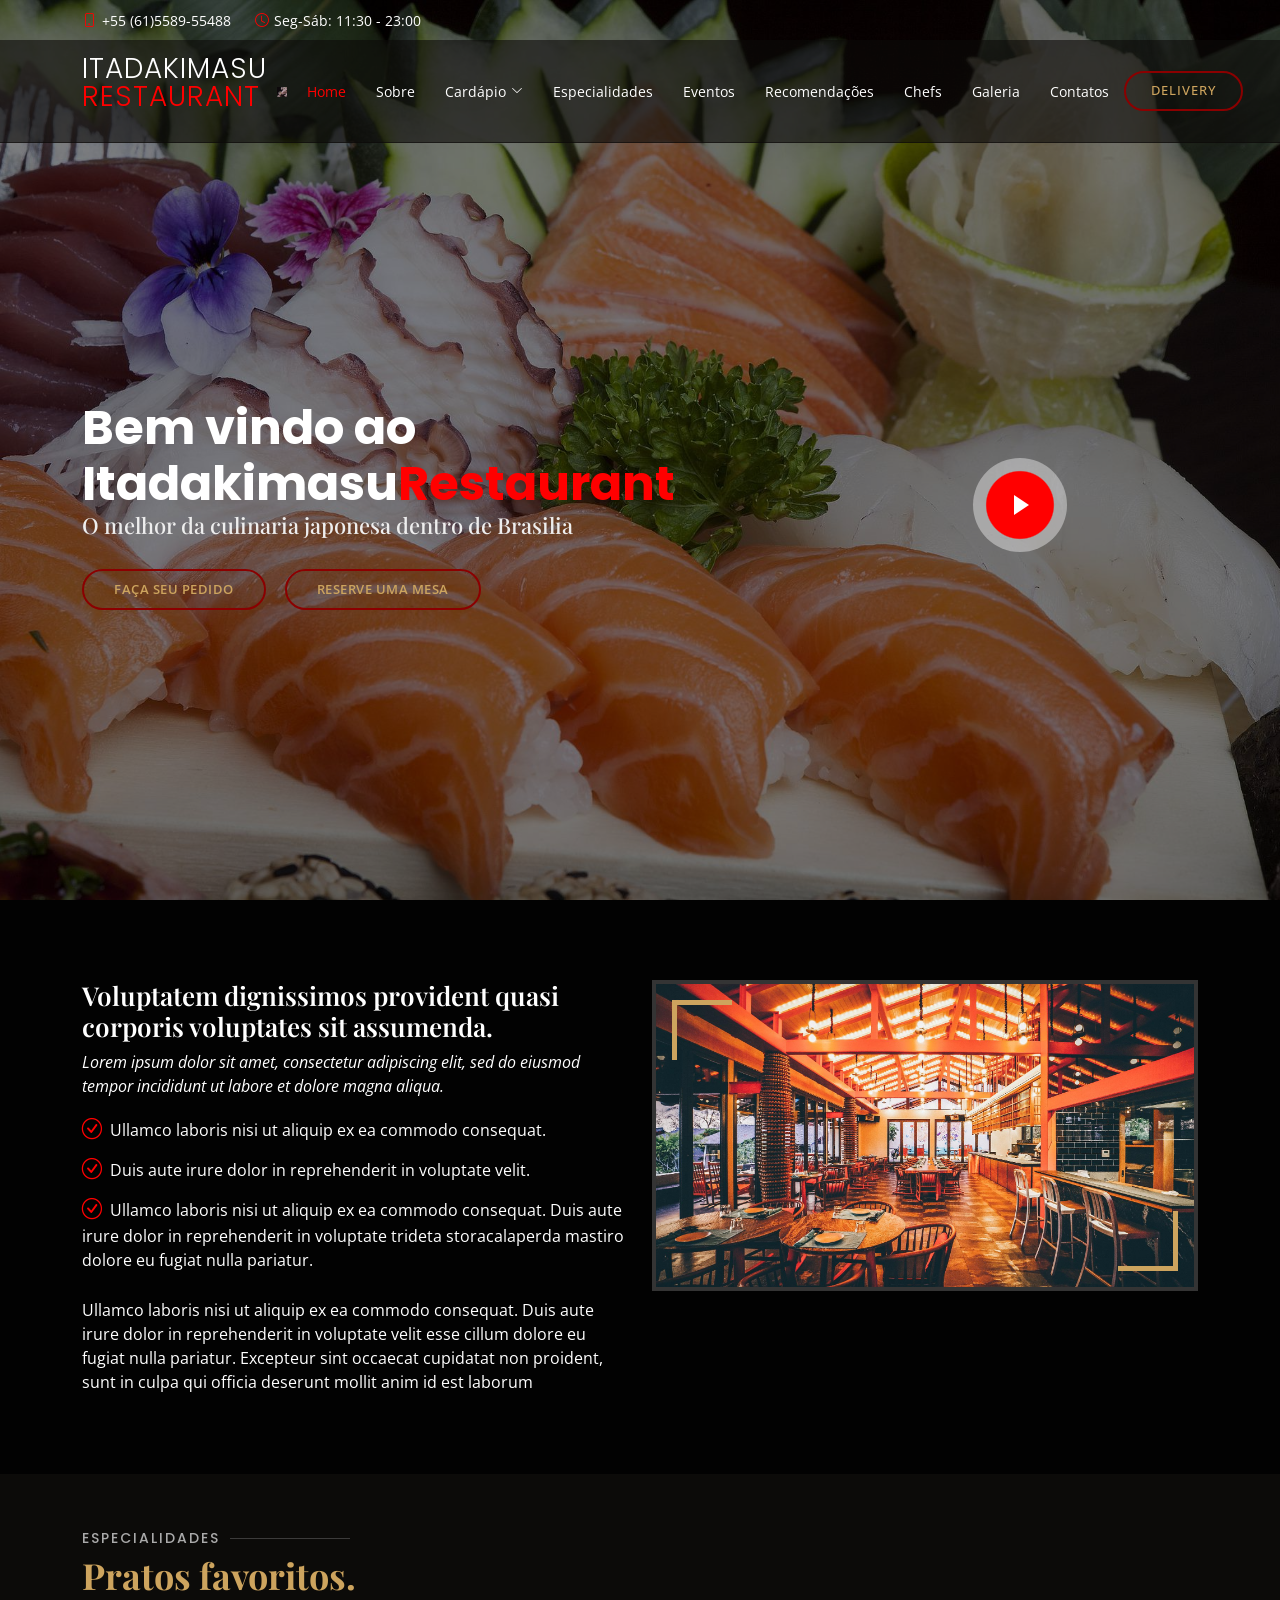
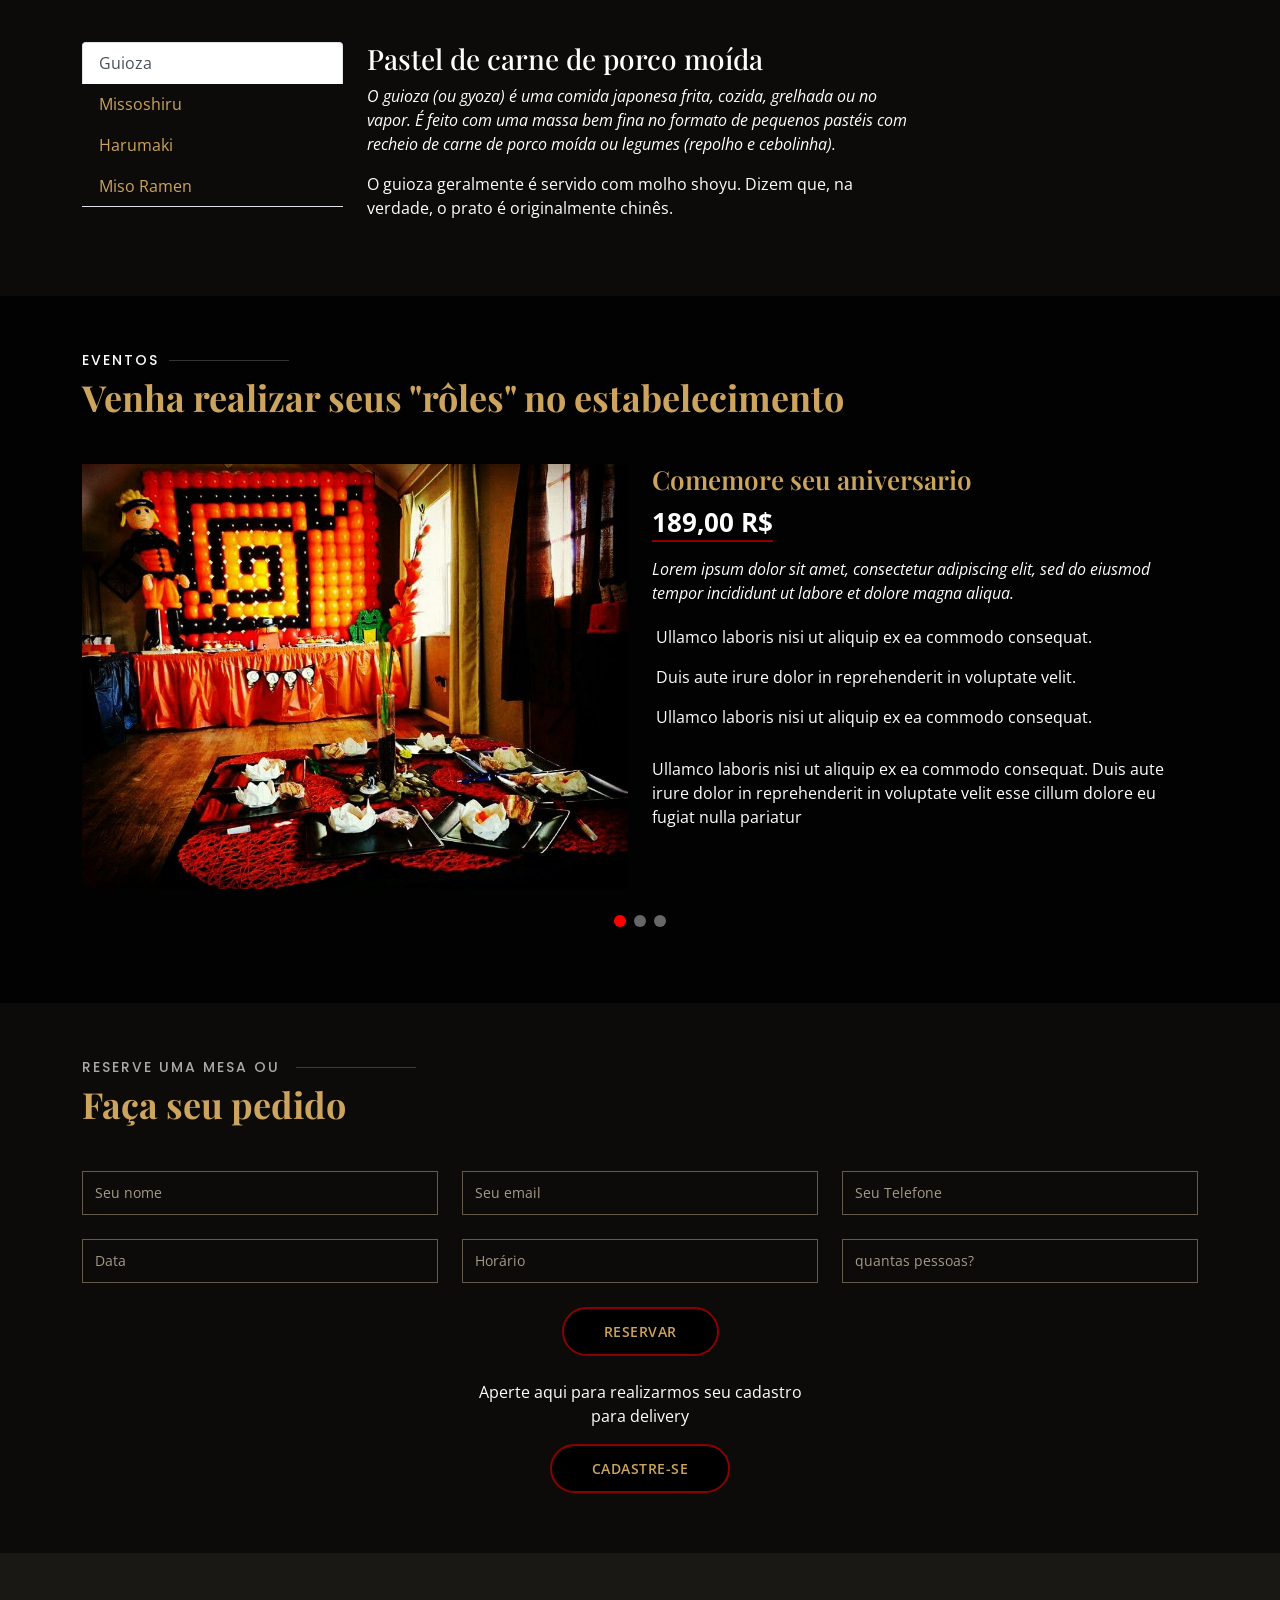
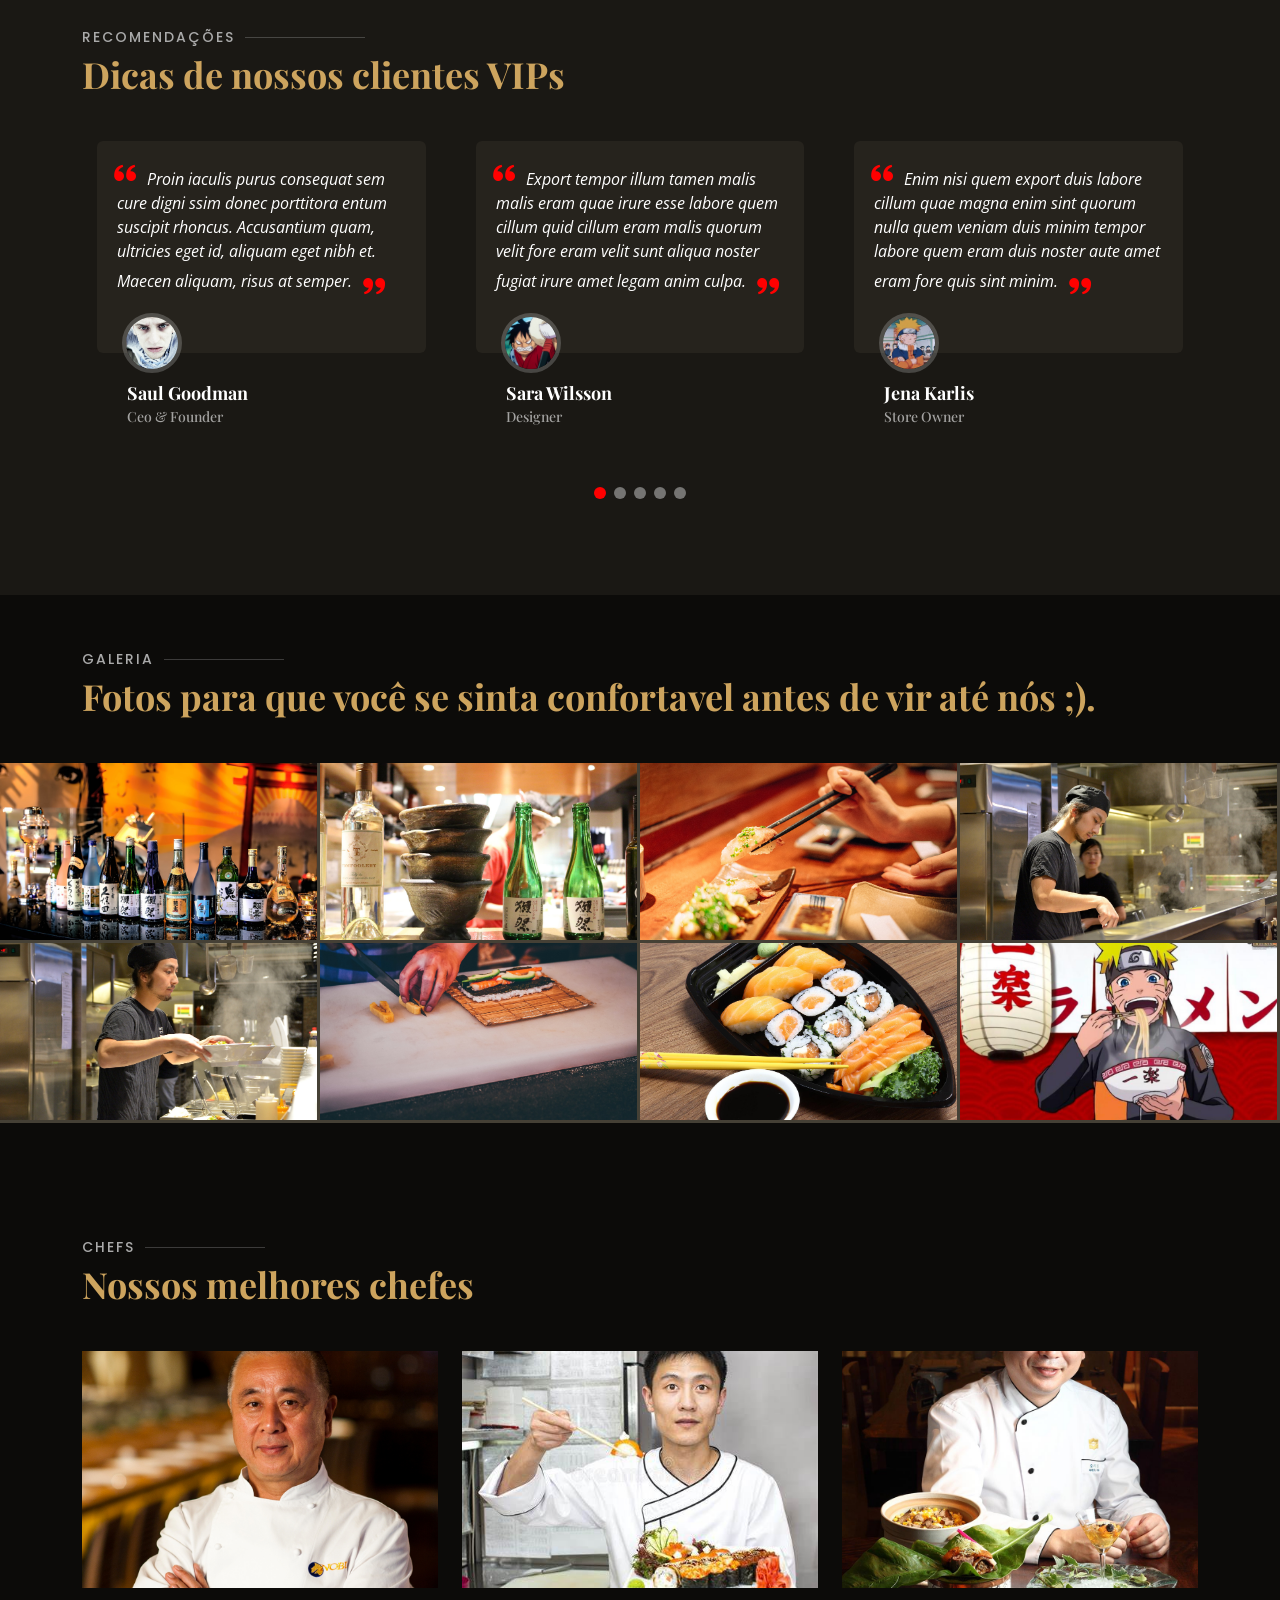
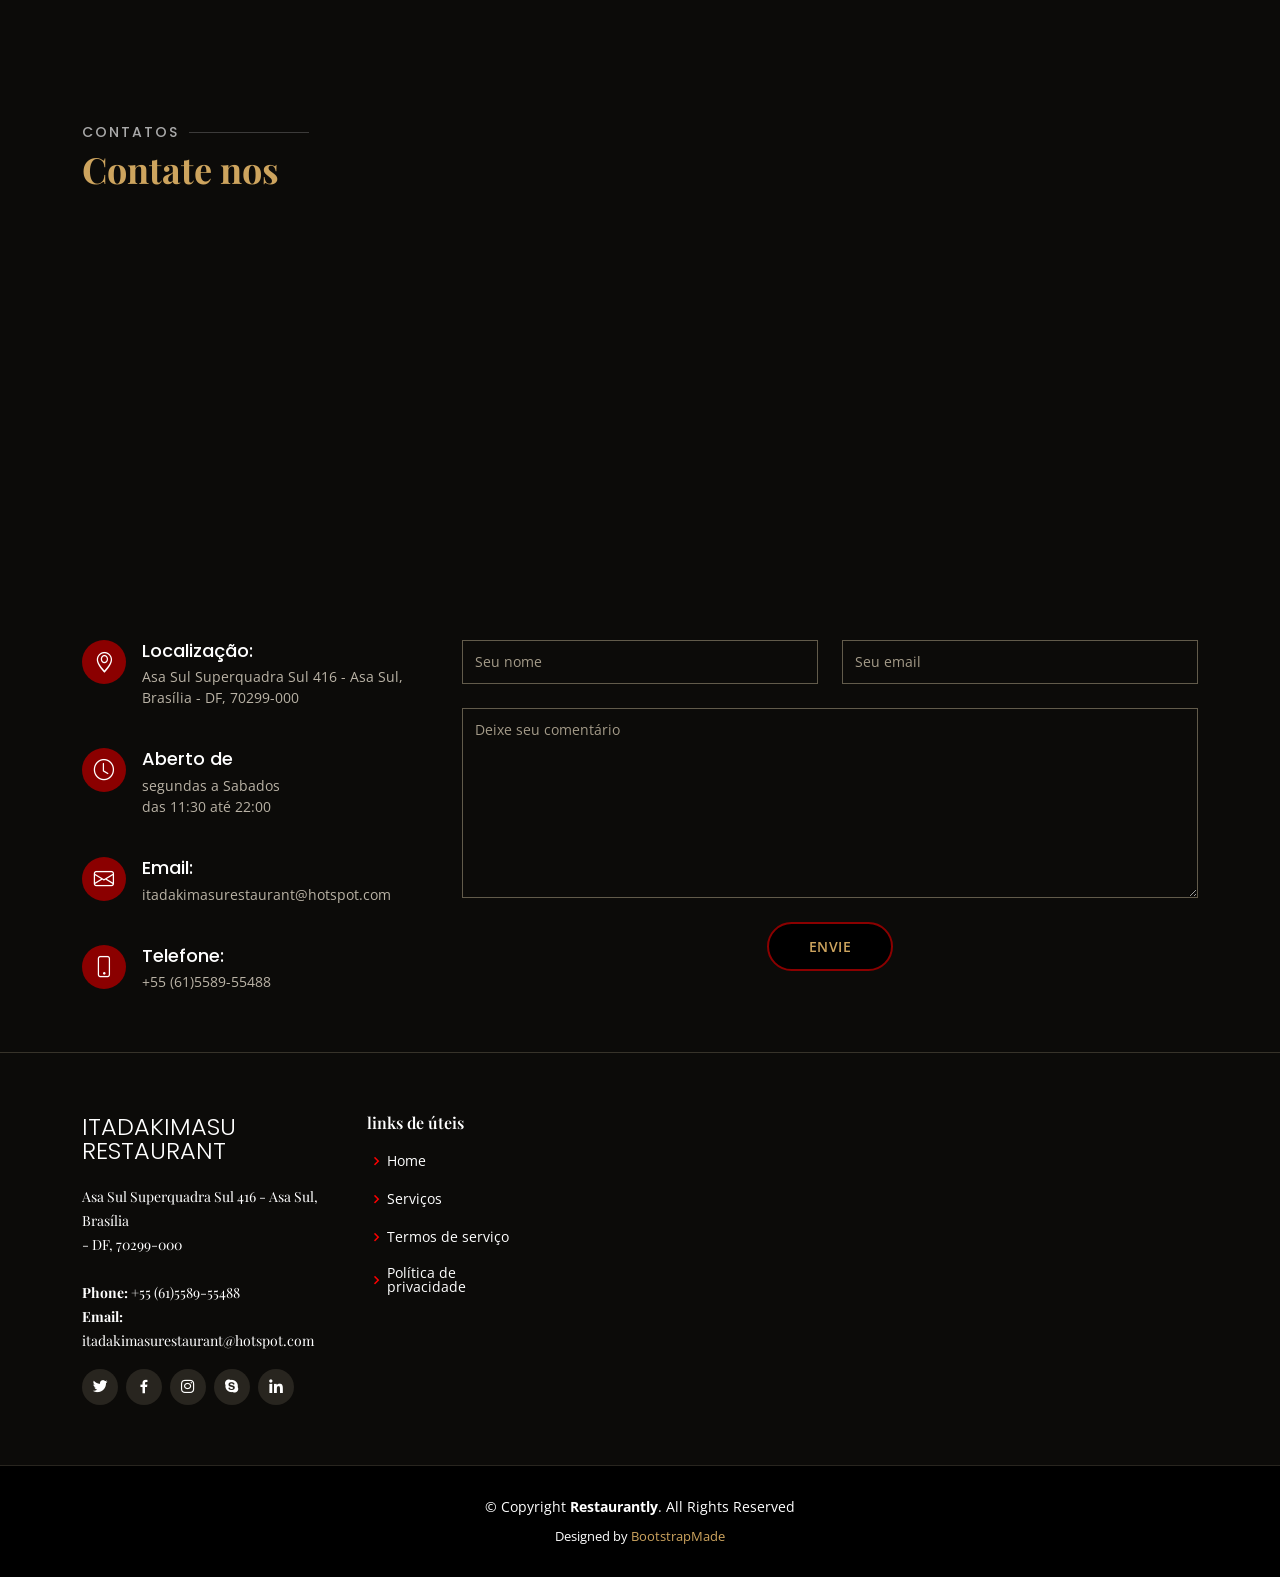
==== commit 80c32b82: "Atualizar o index.html" ====
--- a/index.html
+++ b/index.html
@@ -61,6 +61,7 @@
           </li>
           <li><a class="nav-link scrollto" href="#specials">Especialidades</a></li>
           <li><a class="nav-link scrollto" href="#events">Eventos</a></li>
+          <li><a class="nav-link scrollto" href="#testimonials">Recomendações</a></li>
           <li><a class="nav-link scrollto" href="#chefs">Chefs</a></li>
           <li><a class="nav-link scrollto" href="#gallery">Galeria</a></li>
           <li><a class="nav-link scrollto" href="#contact">Contatos</a></li>
--- a/assets/css/style.css
+++ b/assets/css/style.css
@@ -1103,17 +1103,50 @@
   }
 }
 
+.testimonials .testimonial-item img.testimonial-img {
+  width: 60px !important;
+  height: 60px !important;
+  border-radius: 50% !important;
+  object-fit: cover !important;
+  border: 4px solid rgba(255, 255, 255, 0.2) !important;
+  box-sizing: border-box !important;
+}
+
 .testimonials .testimonial-item .testimonial-img {
-  width: 90px;
-  height: 90px;
-  border-radius: 50%;
+  width: 90px !important;
+  height: 90px !important;
+  max-width: 90px !important;
+  max-height: 90px !important;
+  border-radius: 50% !important;
   margin: -40px 0 0 40px;
   position: relative;
   z-index: 2;
   border: 6px solid rgba(255, 255, 255, 0.2);
   object-fit: cover;
   display: block;
-}
+  box-sizing: border-box;
+}
+
+@media (max-width: 768px) {
+  .testimonials .testimonial-item .testimonial-img {
+    width: 70px !important;
+    height: 70px !important;
+    max-width: 70px !important;
+    max-height: 70px !important;
+    margin: -35px 0 0 30px;
+  }
+}
+
+@media (max-width: 576px) {
+  .testimonials .testimonial-item .testimonial-img {
+    width: 60px !important;
+    height: 60px !important;
+    max-width: 60px !important;
+    max-height: 60px !important;
+    margin: -30px 0 0 20px;
+  }
+}
+
 
 @media (max-width: 768px) {
   .testimonials .testimonial-item .testimonial-img {
@@ -1771,3 +1804,17 @@
   width: auto;
 }
 }
+
+/* Força a remoção de qualquer 'width: 100%' vindo do Bootstrap ou Swiper */
+.testimonials .testimonial-item img.testimonial-img {
+  width: 60px !important;
+  height: 60px !important;
+  max-width: 60px !important;
+  max-height: 60px !important;
+  min-width: 60px !important;
+  min-height: 60px !important;
+  border-radius: 50% !important;
+  object-fit: cover !important;
+  display: block !important;
+}
+
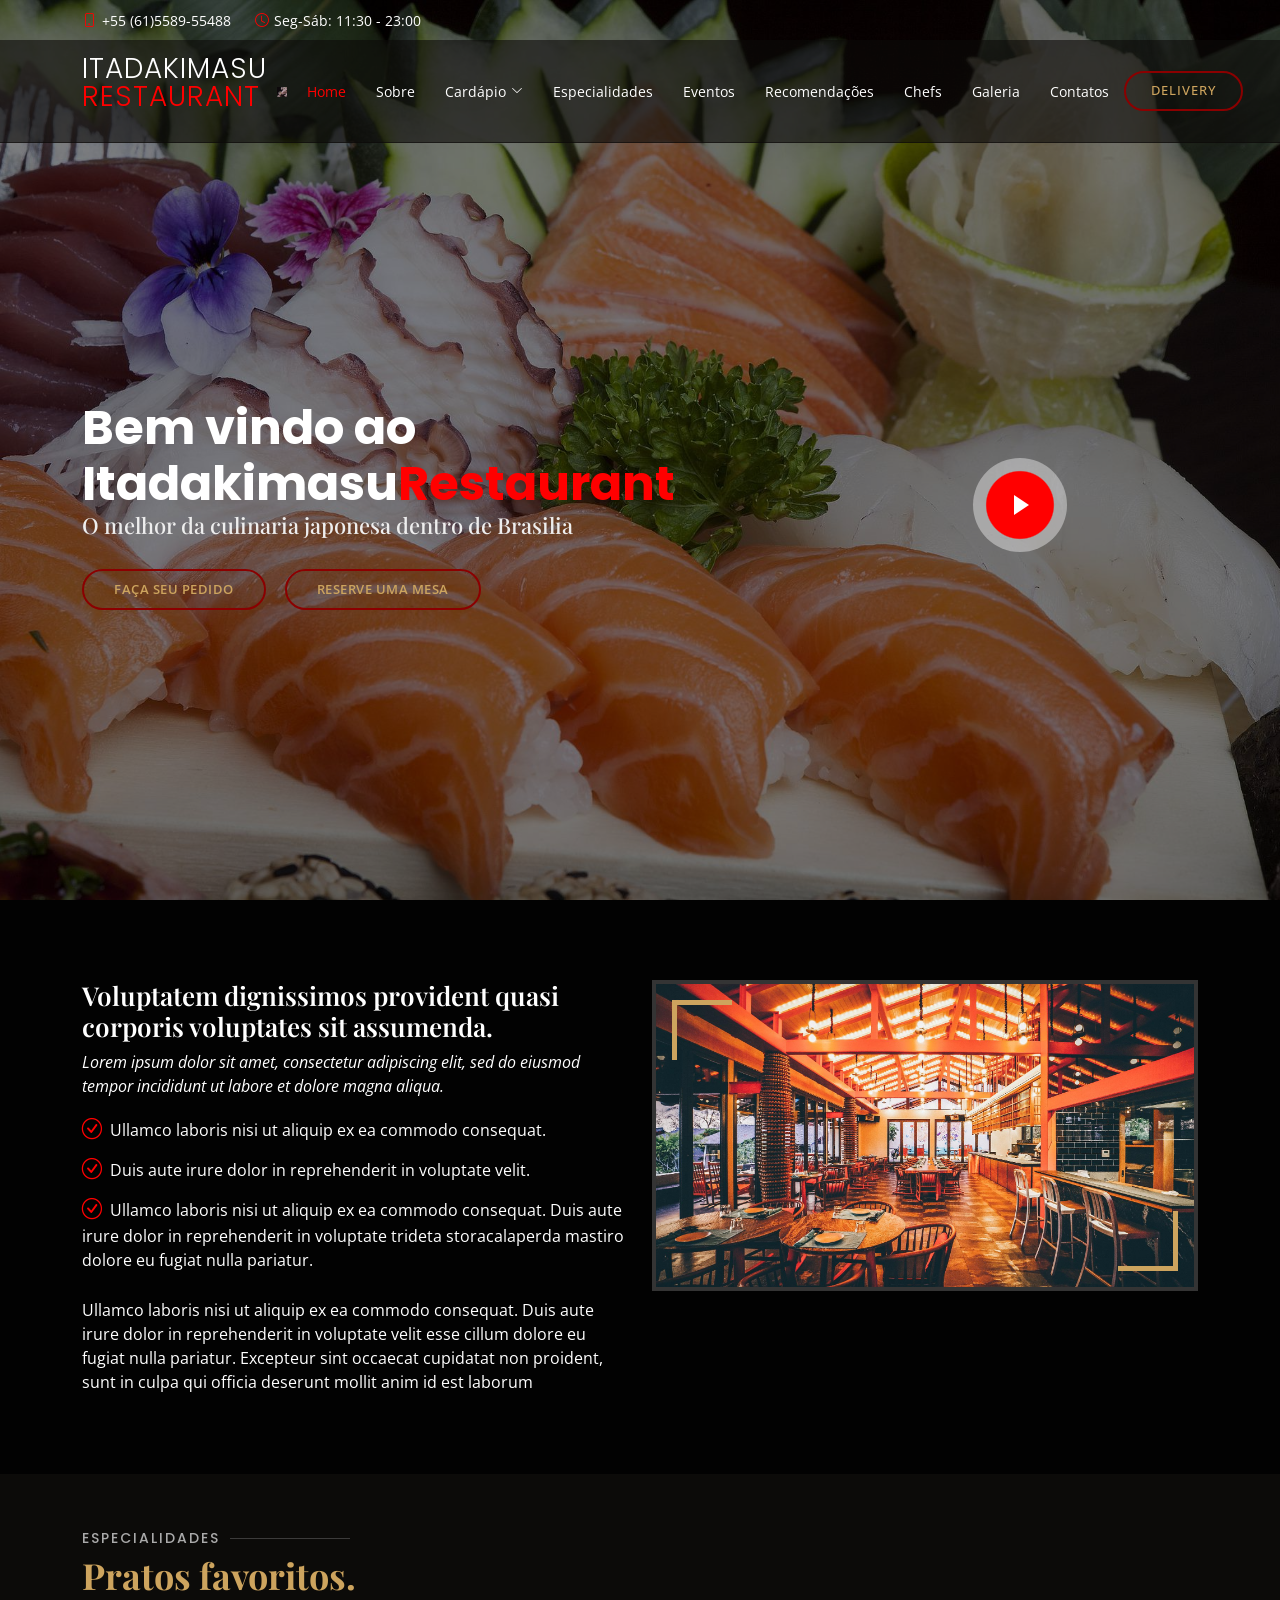
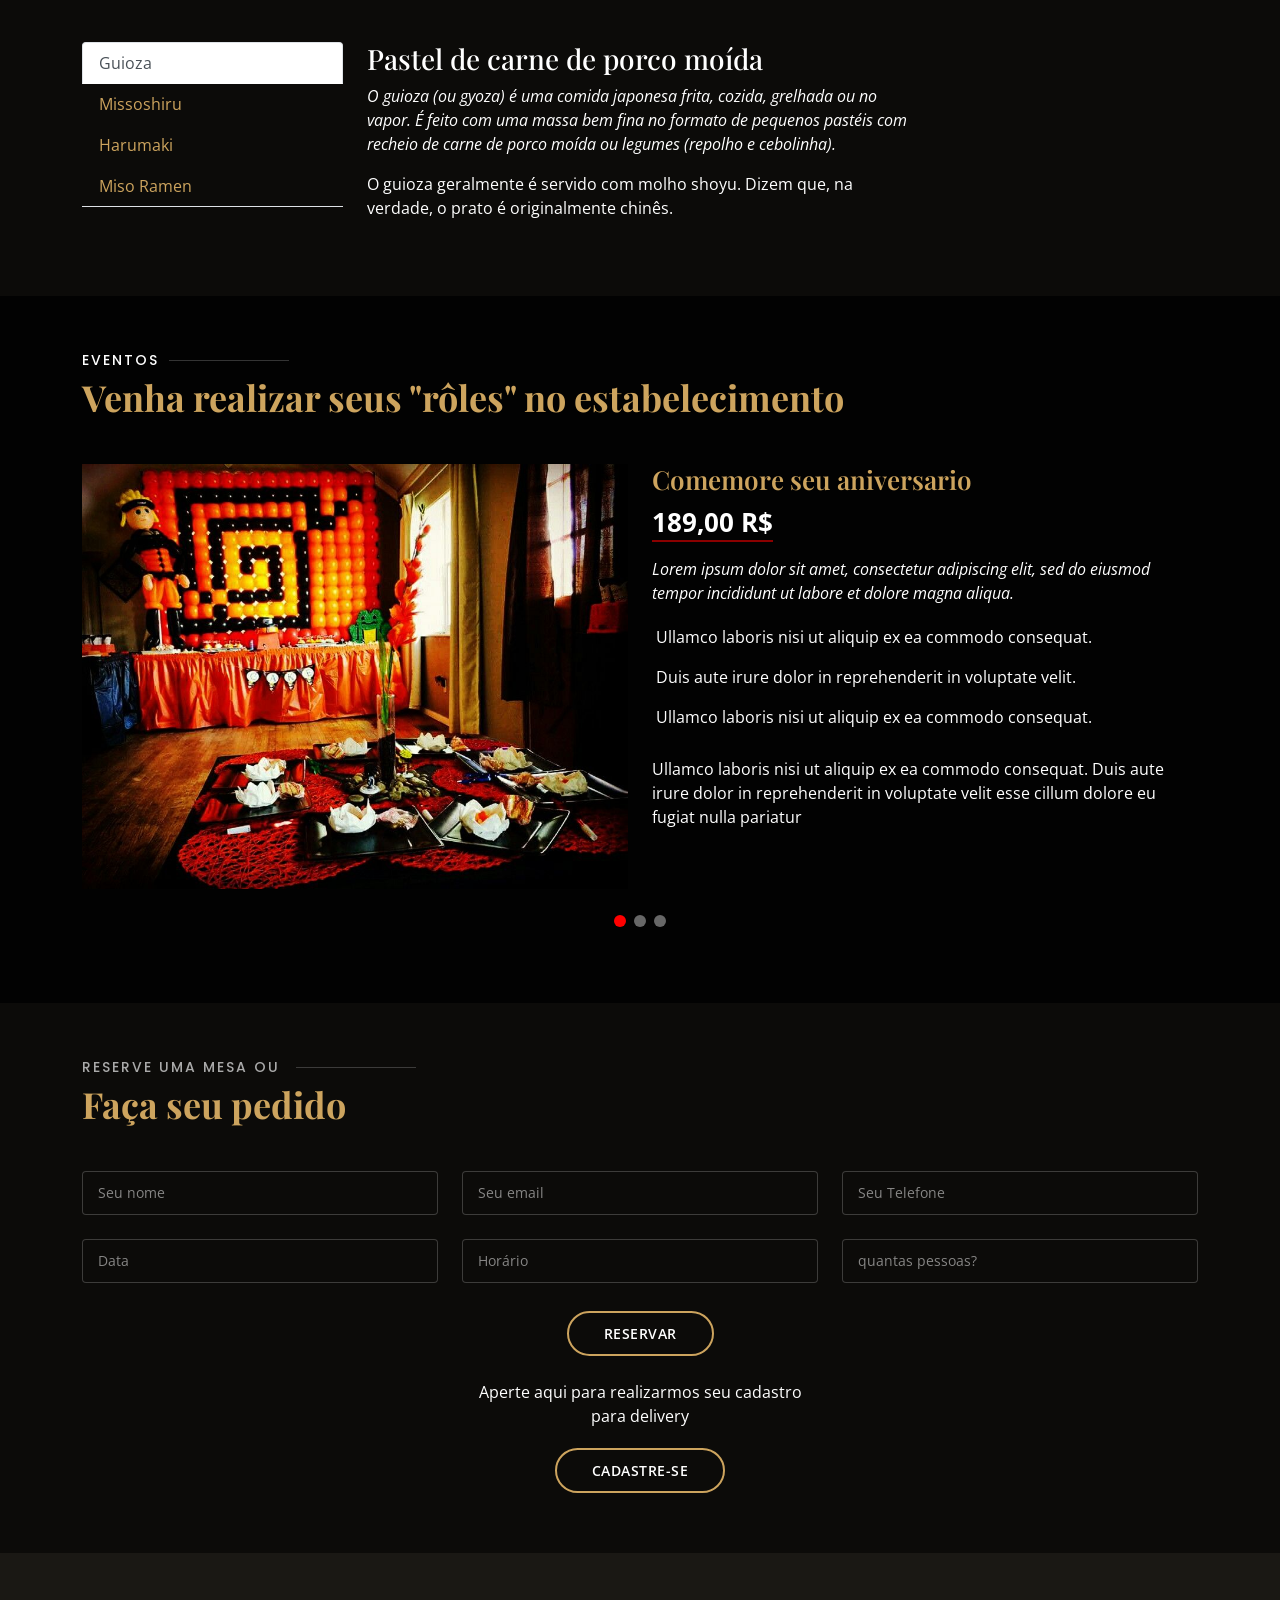
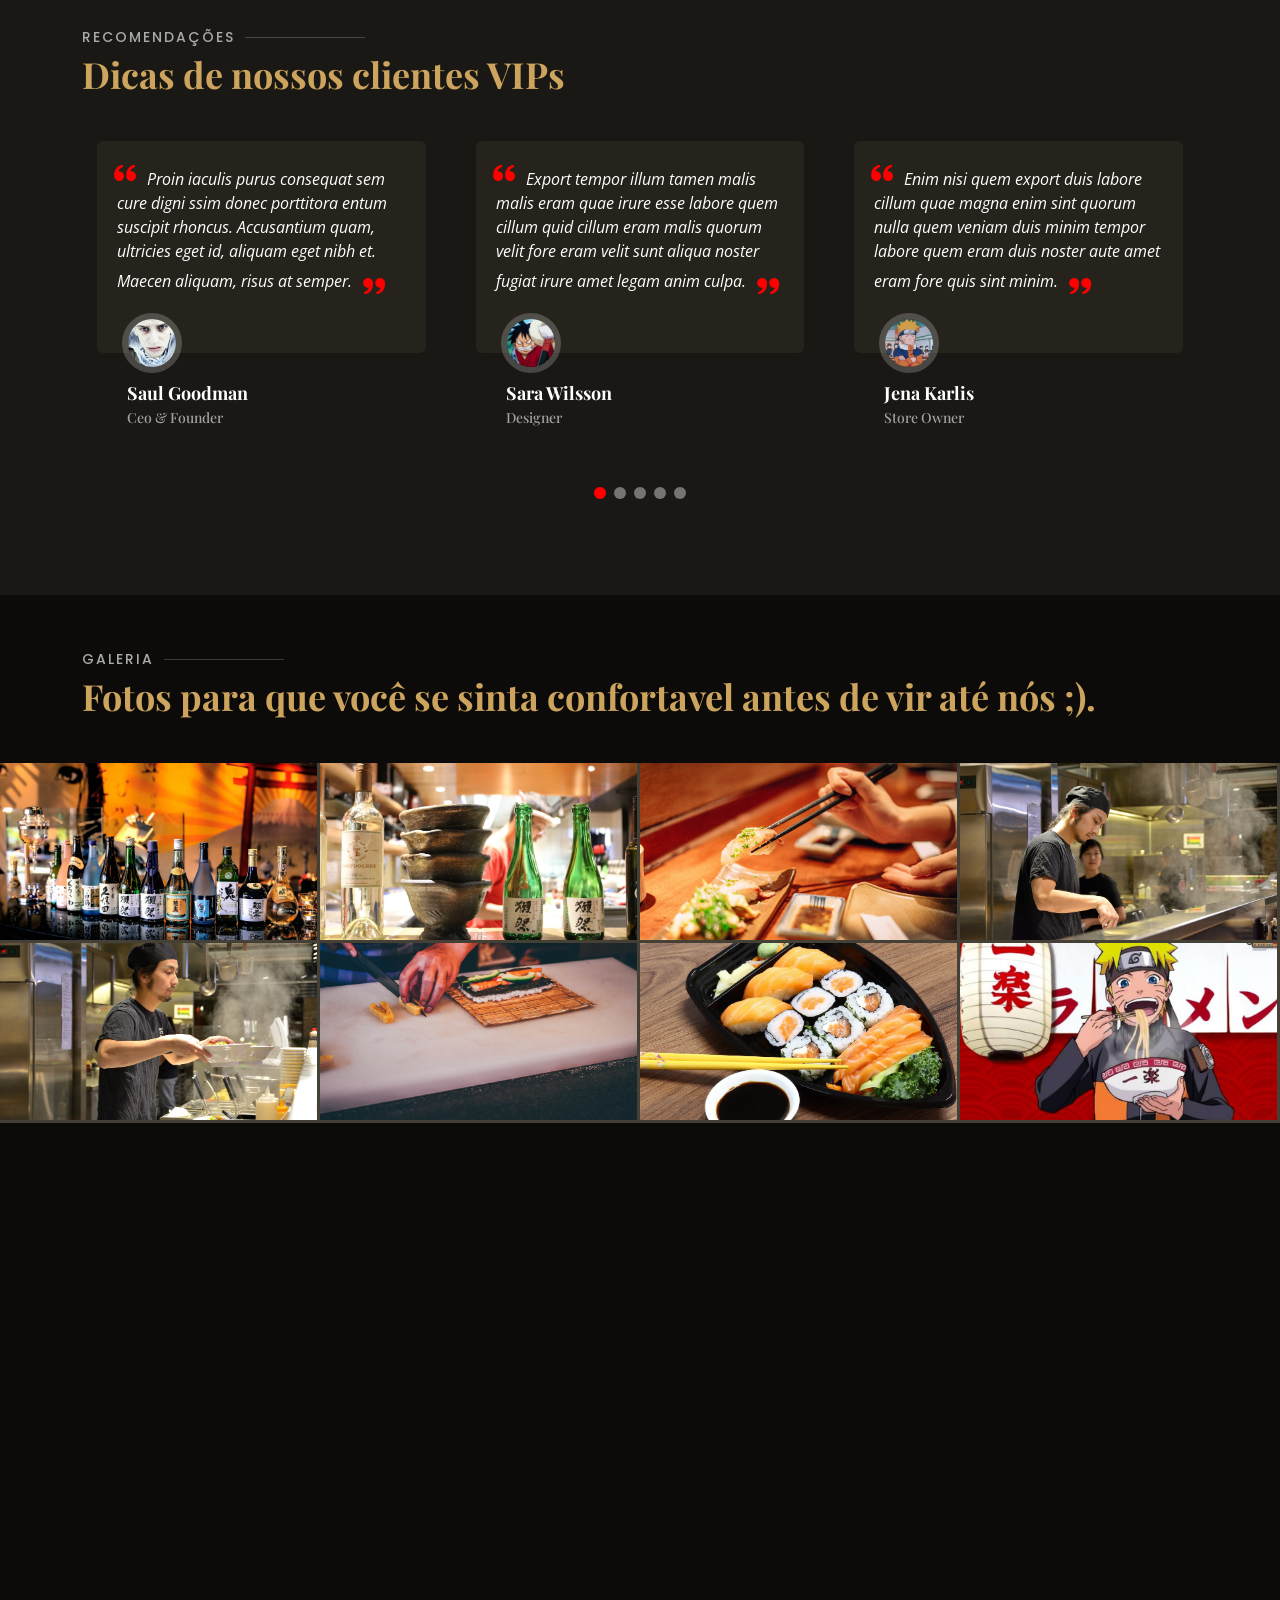
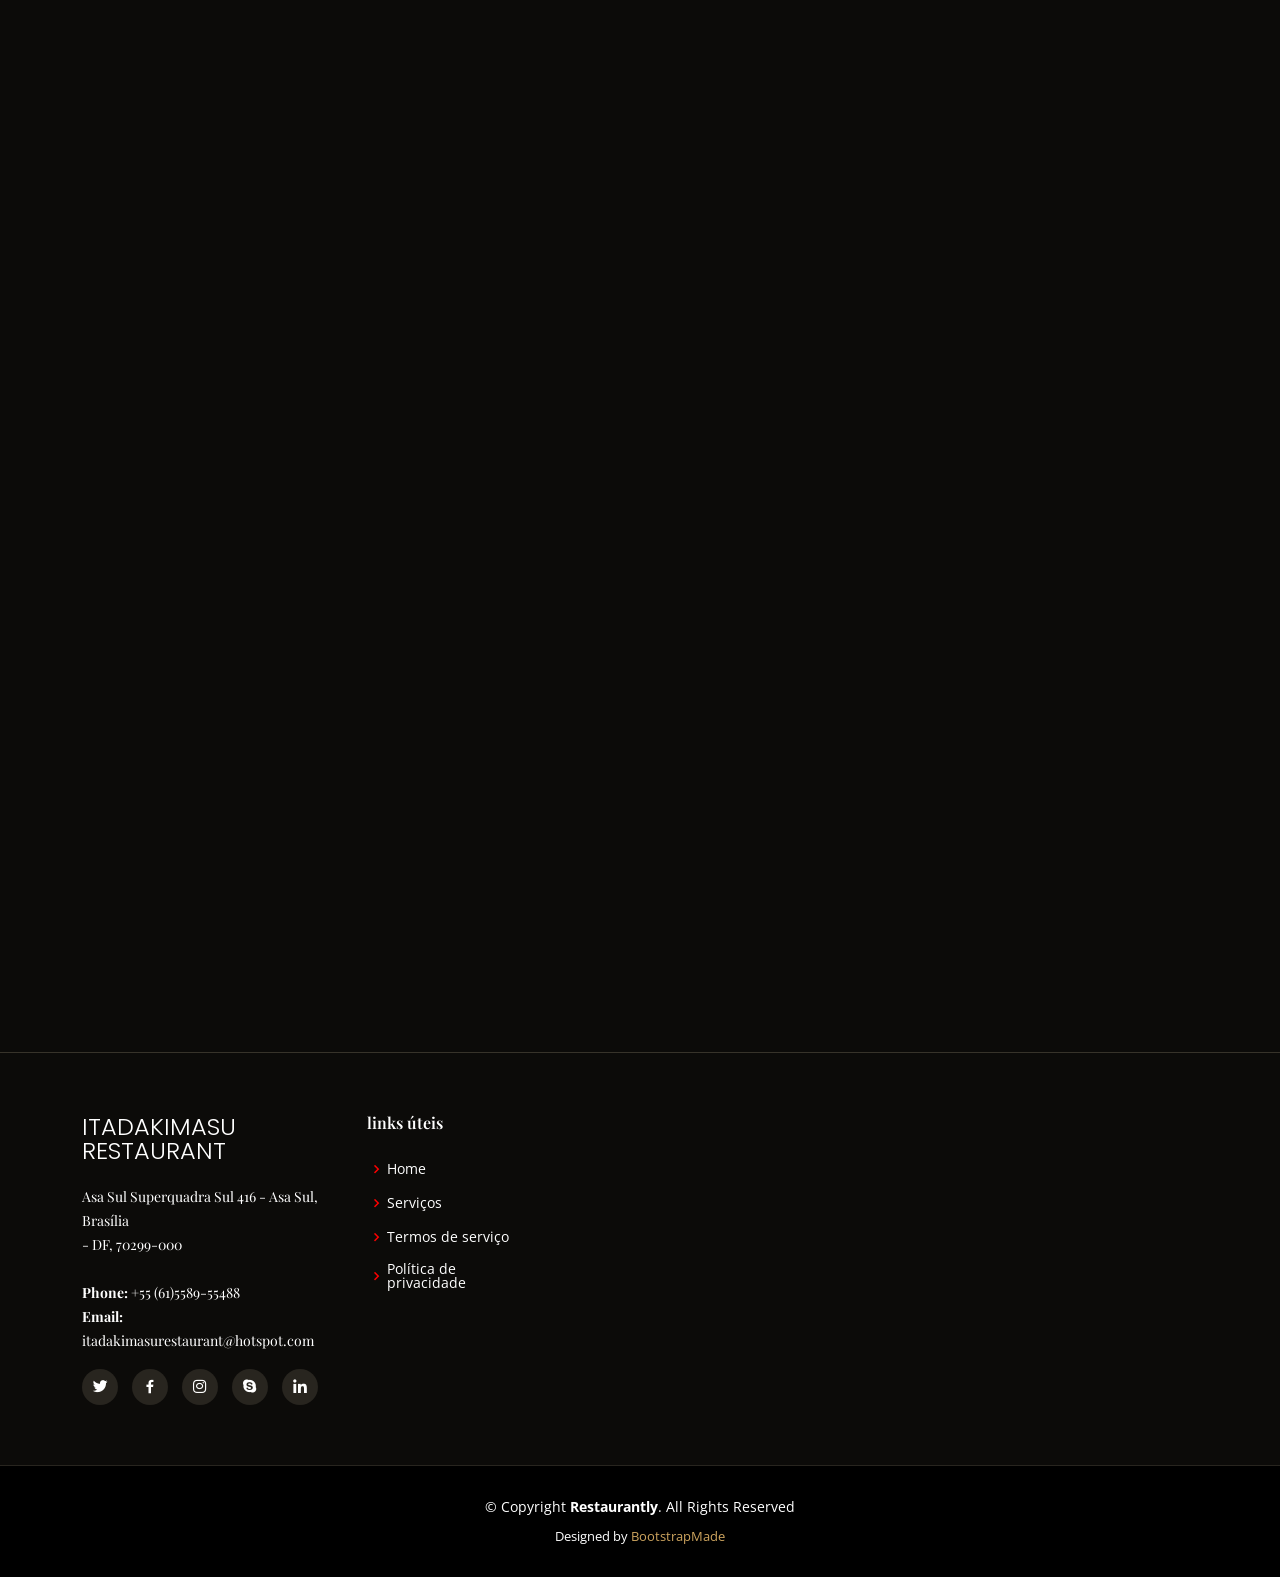
==== commit edb08bb0: "Atualizar o index.html" ====
--- a/index.html
+++ b/index.html
@@ -695,7 +695,7 @@
           </div>
 
           <div class="col-lg-2 col-md-6 footer-links">
-            <h4>links de úteis</h4>
+            <h4>links úteis</h4>
             <ul>
               <li><i class="bx bx-chevron-right" style=" color: red;"></i> <a href="#">Home</a></li>
               <li><i class="bx bx-chevron-right" style="color: red;"></i> <a href="#">Serviços</a></li>
--- a/assets/css/style.css
+++ b/assets/css/style.css
@@ -1068,7 +1068,7 @@
 }
 
 /*--------------------------------------------------------------
-# Testimonials
+# Testimonials (Versão Corrigida e Organizada)
 --------------------------------------------------------------*/
 .testimonials {
   padding: 80px 0;
@@ -1103,126 +1103,7 @@
   }
 }
 
-.testimonials .testimonial-item img.testimonial-img {
-  width: 60px !important;
-  height: 60px !important;
-  border-radius: 50% !important;
-  object-fit: cover !important;
-  border: 4px solid rgba(255, 255, 255, 0.2) !important;
-  box-sizing: border-box !important;
-}
-
-.testimonials .testimonial-item .testimonial-img {
-  width: 90px !important;
-  height: 90px !important;
-  max-width: 90px !important;
-  max-height: 90px !important;
-  border-radius: 50% !important;
-  margin: -40px 0 0 40px;
-  position: relative;
-  z-index: 2;
-  border: 6px solid rgba(255, 255, 255, 0.2);
-  object-fit: cover;
-  display: block;
-  box-sizing: border-box;
-}
-
-@media (max-width: 768px) {
-  .testimonials .testimonial-item .testimonial-img {
-    width: 70px !important;
-    height: 70px !important;
-    max-width: 70px !important;
-    max-height: 70px !important;
-    margin: -35px 0 0 30px;
-  }
-}
-
-@media (max-width: 576px) {
-  .testimonials .testimonial-item .testimonial-img {
-    width: 60px !important;
-    height: 60px !important;
-    max-width: 60px !important;
-    max-height: 60px !important;
-    margin: -30px 0 0 20px;
-  }
-}
-
-
-@media (max-width: 768px) {
-  .testimonials .testimonial-item .testimonial-img {
-    width: 70px;
-    height: 70px;
-    margin: -30px 0 0 30px;
-  }
-}
-
-@media (max-width: 576px) {
-  .testimonials .testimonial-item .testimonial-img {
-    width: 60px;
-    height: 60px;
-    margin: -25px 0 0 20px;
-  }
-}
-
-.testimonials .testimonial-item h3 {
-  font-size: 18px;
-  font-weight: bold;
-  margin: 10px 0 5px 45px;
-  color: white;
-}
-
-@media (max-width: 768px) {
-  .testimonials .testimonial-item h3 {
-    font-size: 16px;
-    margin: 10px 0 5px 35px;
-  }
-}
-
-@media (max-width: 576px) {
-  .testimonials .testimonial-item h3 {
-    font-size: 14px;
-    margin: 8px 0 3px 25px;
-  }
-}
-
-.testimonials .testimonial-item h4 {
-  font-size: 14px;
-  color: rgba(255, 255, 255, 0.6);
-  margin: 0 0 0 45px;
-}
-
-@media (max-width: 768px) {
-  .testimonials .testimonial-item h4 {
-    font-size: 12px;
-    margin: 0 0 0 35px;
-  }
-}
-
-@media (max-width: 576px) {
-  .testimonials .testimonial-item h4 {
-    font-size: 11px;
-    margin: 0 0 0 25px;
-  }
-}
-
-.testimonials .testimonial-item .quote-icon-left, .testimonials .testimonial-item .quote-icon-right {
-  color: #d3af71;
-  font-size: 26px;
-}
-
-.testimonials .testimonial-item .quote-icon-left {
-  display: inline-block;
-  left: -5px;
-  position: relative;
-}
-
-.testimonials .testimonial-item .quote-icon-right {
-  display: inline-block;
-  right: -5px;
-  position: relative;
-  top: 10px;
-}
-
+/* --- Card de Texto --- */
 .testimonials .testimonial-item p {
   font-style: italic;
   margin: 0 15px 0 15px;
@@ -1246,9 +1127,111 @@
 @media (max-width: 576px) {
   .testimonials .testimonial-item p {
     margin: 0 8px 0 8px;
-    padding: 12px 12px 40px 12px;
+    padding: 12px 12px 45px 12px;
     font-size: 12px;
   }
+}
+
+/* --- Imagem de Perfil --- */
+.testimonials .testimonial-item img.testimonial-img,
+.testimonials .testimonial-item .testimonial-img {
+  width: 90px !important;
+  height: 90px !important;
+  max-width: 90px !important;
+  max-height: 90px !important;
+  border-radius: 50% !important;
+  margin: -40px 0 0 40px !important;
+  position: relative !important;
+  z-index: 2 !important;
+  border: 6px solid rgba(255, 255, 255, 0.2) !important;
+  object-fit: cover !important;
+  display: block !important;
+  box-sizing: border-box !important;
+}
+
+@media (max-width: 768px) {
+  .testimonials .testimonial-item img.testimonial-img,
+  .testimonials .testimonial-item .testimonial-img {
+    width: 70px !important;
+    height: 70px !important;
+    max-width: 70px !important;
+    max-height: 70px !important;
+    margin: -35px 0 0 30px !important;
+  }
+}
+
+@media (max-width: 576px) {
+  .testimonials .testimonial-item img.testimonial-img,
+  .testimonials .testimonial-item .testimonial-img {
+    width: 60px !important;
+    height: 60px !important;
+    max-width: 60px !important;
+    max-height: 60px !important;
+    margin: -30px 0 0 20px !important;
+    border-width: 4px !important;
+  }
+}
+
+/* --- Títulos (Nome e Cargo) --- */
+.testimonials .testimonial-item h3 {
+  font-size: 18px;
+  font-weight: bold;
+  margin: 10px 0 5px 45px;
+  color: white;
+}
+
+@media (max-width: 768px) {
+  .testimonials .testimonial-item h3 {
+    font-size: 16px;
+    margin: 10px 0 5px 35px;
+  }
+}
+
+@media (max-width: 576px) {
+  .testimonials .testimonial-item h3 {
+    font-size: 14px;
+    margin: 8px 0 3px 25px;
+  }
+}
+
+.testimonials .testimonial-item h4 {
+  font-size: 14px;
+  color: rgba(255, 255, 255, 0.6);
+  margin: 0 0 0 45px;
+}
+
+@media (max-width: 768px) {
+  .testimonials .testimonial-item h4 {
+    font-size: 12px;
+    margin: 0 0 0 35px;
+  }
+}
+
+@media (max-width: 576px) {
+  .testimonials .testimonial-item h4 {
+    font-size: 11px;
+    margin: 0 0 0 25px;
+  }
+}
+
+/* --- Ícones e Paginação --- */
+.testimonials .testimonial-item .quote-icon-left, 
+.testimonials .testimonial-item .quote-icon-right {
+  color: #d3af71;
+  font-size: 26px;
+}
+
+.testimonials .testimonial-item .quote-icon-left {
+  display: inline-block;
+  left: -5px;
+  position: relative;
+}
+
+.testimonials .testimonial-item .quote-icon-right {
+  display: inline-block;
+  right: -5px;
+  position: relative;
+  top: 10px;
 }
 
 .testimonials .swiper-pagination {
@@ -1266,6 +1249,7 @@
 .testimonials .swiper-pagination .swiper-pagination-bullet-active {
   background-color: red;
 }
+
 
 .gallery .gallery-item {
   overflow: hidden;
@@ -1818,3 +1802,130 @@
   display: block !important;
 }
 
+/* FORÇAGEM DE ESTILO MOBILE - TESTIMONIALS */
+@media (max-width: 576px) {
+  /* 1. Restaura o card escuro do texto */
+  #testimonials .testimonial-item p {
+    background-color: #26231d !important;
+    background: #26231d !important;
+    border-radius: 6px !important;
+    padding: 20px 15px 45px 15px !important;
+    margin: 0 10px 0 10px !important;
+    color: #ffffff !important;
+  }
+
+  /* 2. Aplica a borda branca visível e a sobreposição da imagem */
+  #testimonials .testimonial-item img.testimonial-img {
+    border: 5px solid rgba(255, 255, 255, 0.3) !important; /* Borda branca bem visível */
+    box-shadow: 0 0 0 2px rgba(0, 0, 0, 0.5) !important; /* Sombra leve para destacar */
+    margin: -30px 0 0 25px !important; /* Encaixa a foto no topo do card */
+    position: relative !important;
+    z-index: 10 !important;
+  }
+}
+/*--------------------------------------------------------------
+# Contact Form (Ajuste Mobile)
+--------------------------------------------------------------*/
+/* 1. Estilização dos Inputs e Textarea */
+.contact .php-email-form input[type="text"],
+.contact .php-email-form input[type="email"],
+.contact .php-email-form textarea {
+  background-color: #0c0b09 !important;
+  color: #ffffff !important;
+  border: 1px solid rgba(255, 255, 255, 0.2) !important;
+  border-radius: 4px !important;
+  padding: 12px 15px !important;
+}
+
+.contact .php-email-form input::placeholder,
+.contact .php-email-form textarea::placeholder {
+  color: rgba(255, 255, 255, 0.5) !important;
+}
+
+/* 2. Estilização do Botão Envie */
+.contact .php-email-form button[type="submit"] {
+  background: transparent !important;
+  border: 2px solid #cda45e !important; /* Ou red !important para combinar com os detalhes */
+  color: #ffffff !important;
+  padding: 10px 35px !important;
+  border-radius: 50px !important;
+  cursor: pointer !important;
+  transition: 0.4s !important;
+  display: block !important;
+  margin: 20px auto 0 auto !important; /* Centraliza no mobile */
+}
+
+/* 3. Oculta os alertas de status até o envio */
+.contact .php-email-form .loading,
+.contact .php-email-form .error-message,
+.contact .php-email-form .sent-message {
+  display: none !important;
+}
+/*--------------------------------------------------------------
+# Book A Table & Forms (Ajuste Geral de Formulários Mobile)
+--------------------------------------------------------------*/
+/* 1. Fundo escuro e bordas translúcidas para todos os inputs e selects */
+.book-a-table .php-email-form input,
+.book-a-table .php-email-form select,
+.book-a-table .php-email-form textarea,
+.php-email-form input,
+.php-email-form select,
+.php-email-form textarea {
+  background-color: #0c0b09 !important;
+  color: #ffffff !important;
+  border: 1px solid rgba(255, 255, 255, 0.2) !important;
+  border-radius: 4px !important;
+  padding: 12px 15px !important;
+  box-shadow: none !important;
+}
+
+/* 2. Cor dos placeholders (textos de instrução dentro dos campos) */
+.php-email-form input::placeholder,
+.php-email-form textarea::placeholder {
+  color: rgba(255, 255, 255, 0.5) !important;
+}
+
+/* 3. Estilização do botão Reservar / Enviar */
+.book-a-table .php-email-form button[type="submit"],
+.php-email-form button[type="submit"] {
+  background: transparent !important;
+  border: 2px solid #cda45e !important; /* Dourado/vermelho do tema */
+  color: #ffffff !important;
+  padding: 10px 35px !important;
+  border-radius: 50px !important;
+  cursor: pointer !important;
+  transition: 0.4s !important;
+  display: block !important;
+  margin: 20px auto 0 auto !important;
+  -webkit-appearance: none !important; /* Remove estilo azul padrão do iOS/Safari */
+}
+
+/* 4. Esconde as mensagens dinâmicas de status */
+.php-email-form .loading,
+.php-email-form .error-message,
+.php-email-form .sent-message {
+  display: none !important;
+}
+/*--------------------------------------------------------------
+# Footer (Ajuste de Listas e Alinhamento Mobile)
+--------------------------------------------------------------*/
+/* Remove os marcadores pretos da lista de links */
+#footer .footer-links ul {
+  list-style: none !important;
+  padding-left: 0 !important;
+  margin-left: 0 !important;
+}
+
+#footer .footer-links ul li {
+  padding: 8px 0 !important;
+  display: flex !important;
+  align-items: center !important;
+}
+
+/* Alinha os ícones de redes sociais no mobile */
+#footer .social-links a {
+  display: inline-block !important;
+  margin-right: 10px !important;
+}
+
+
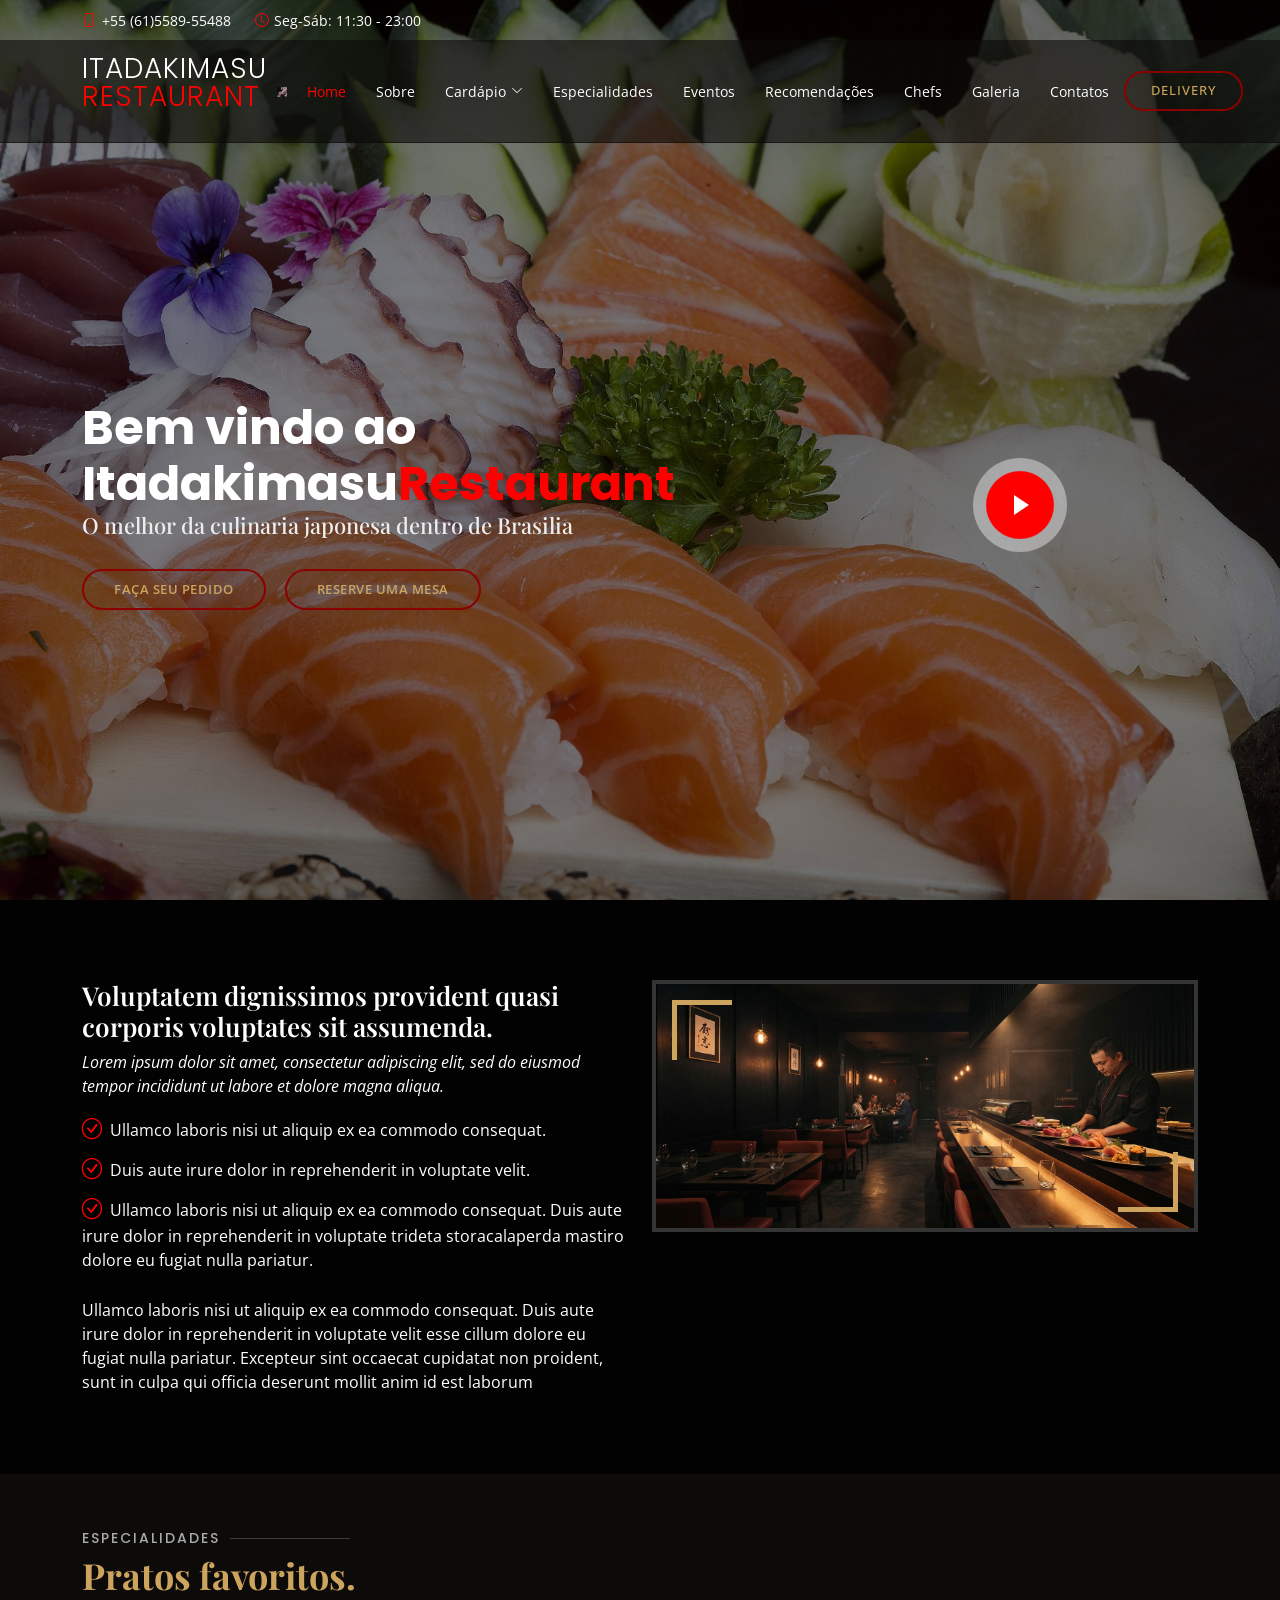
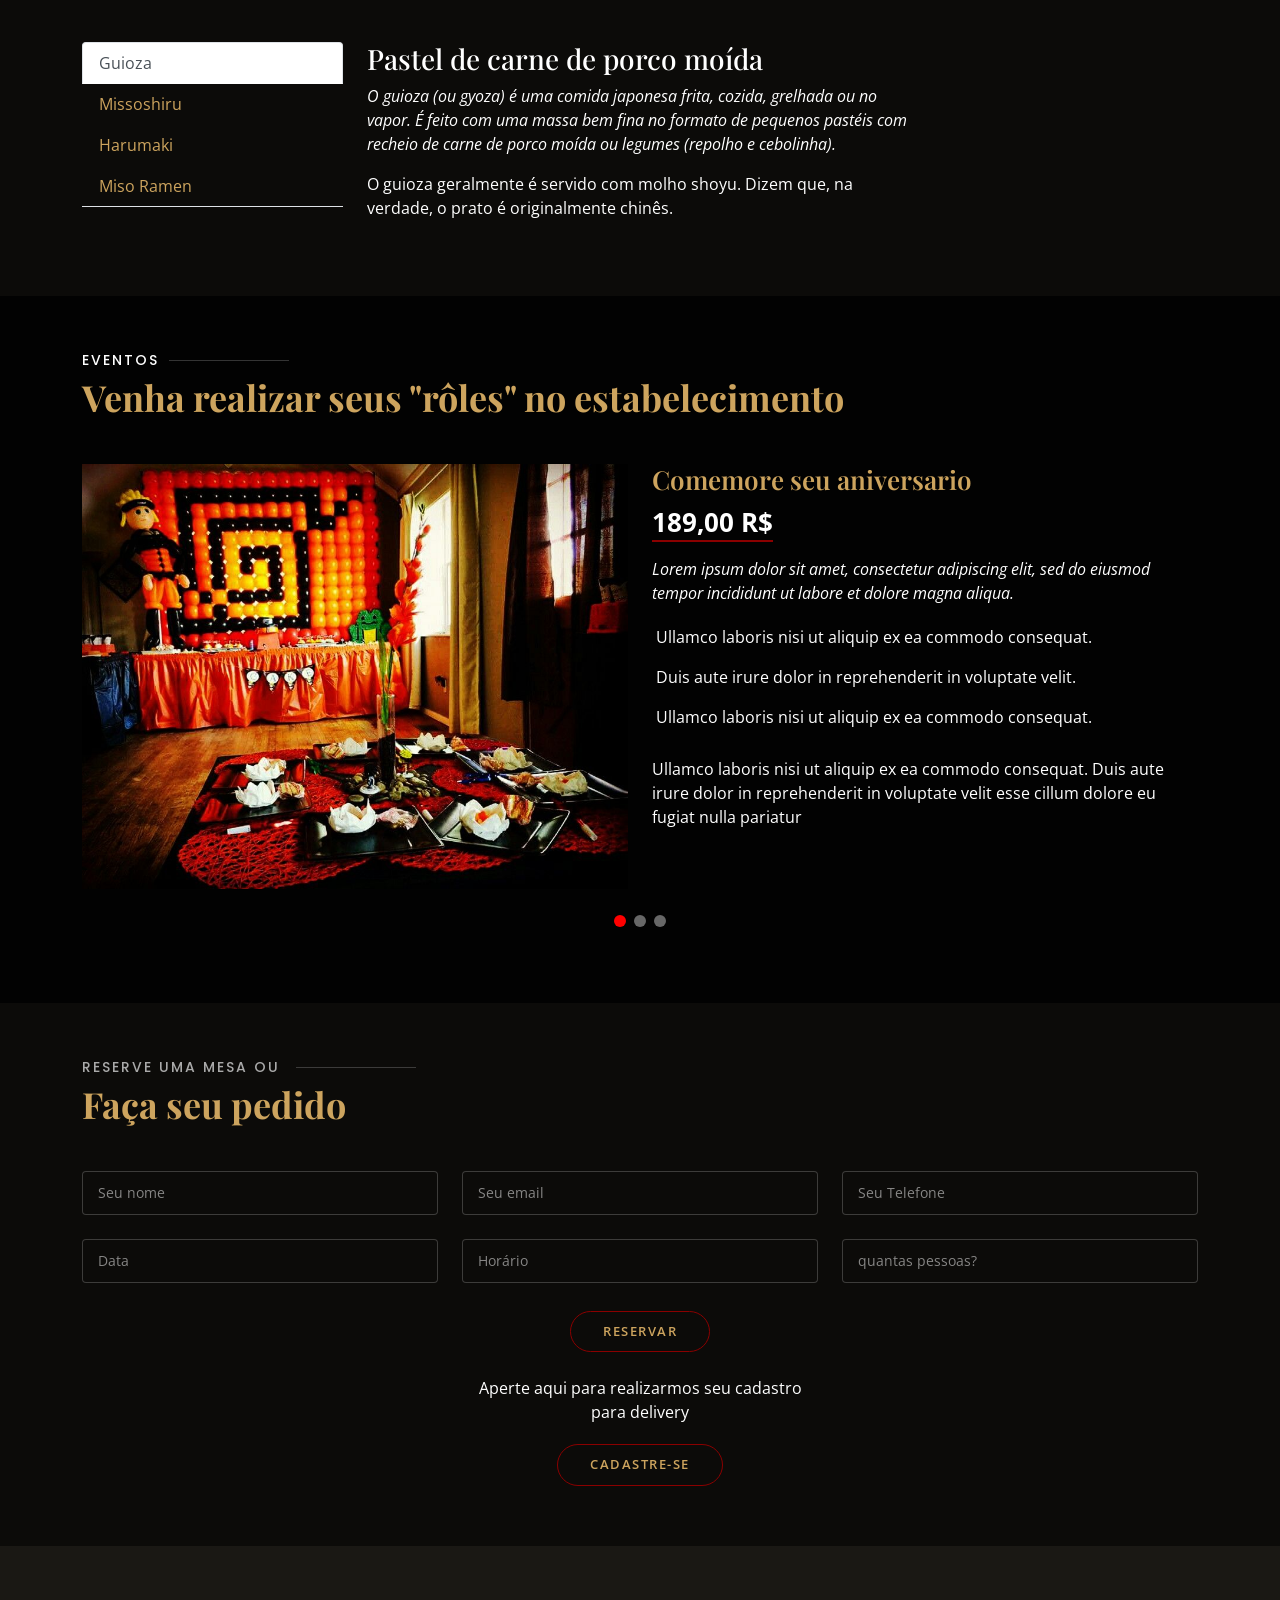
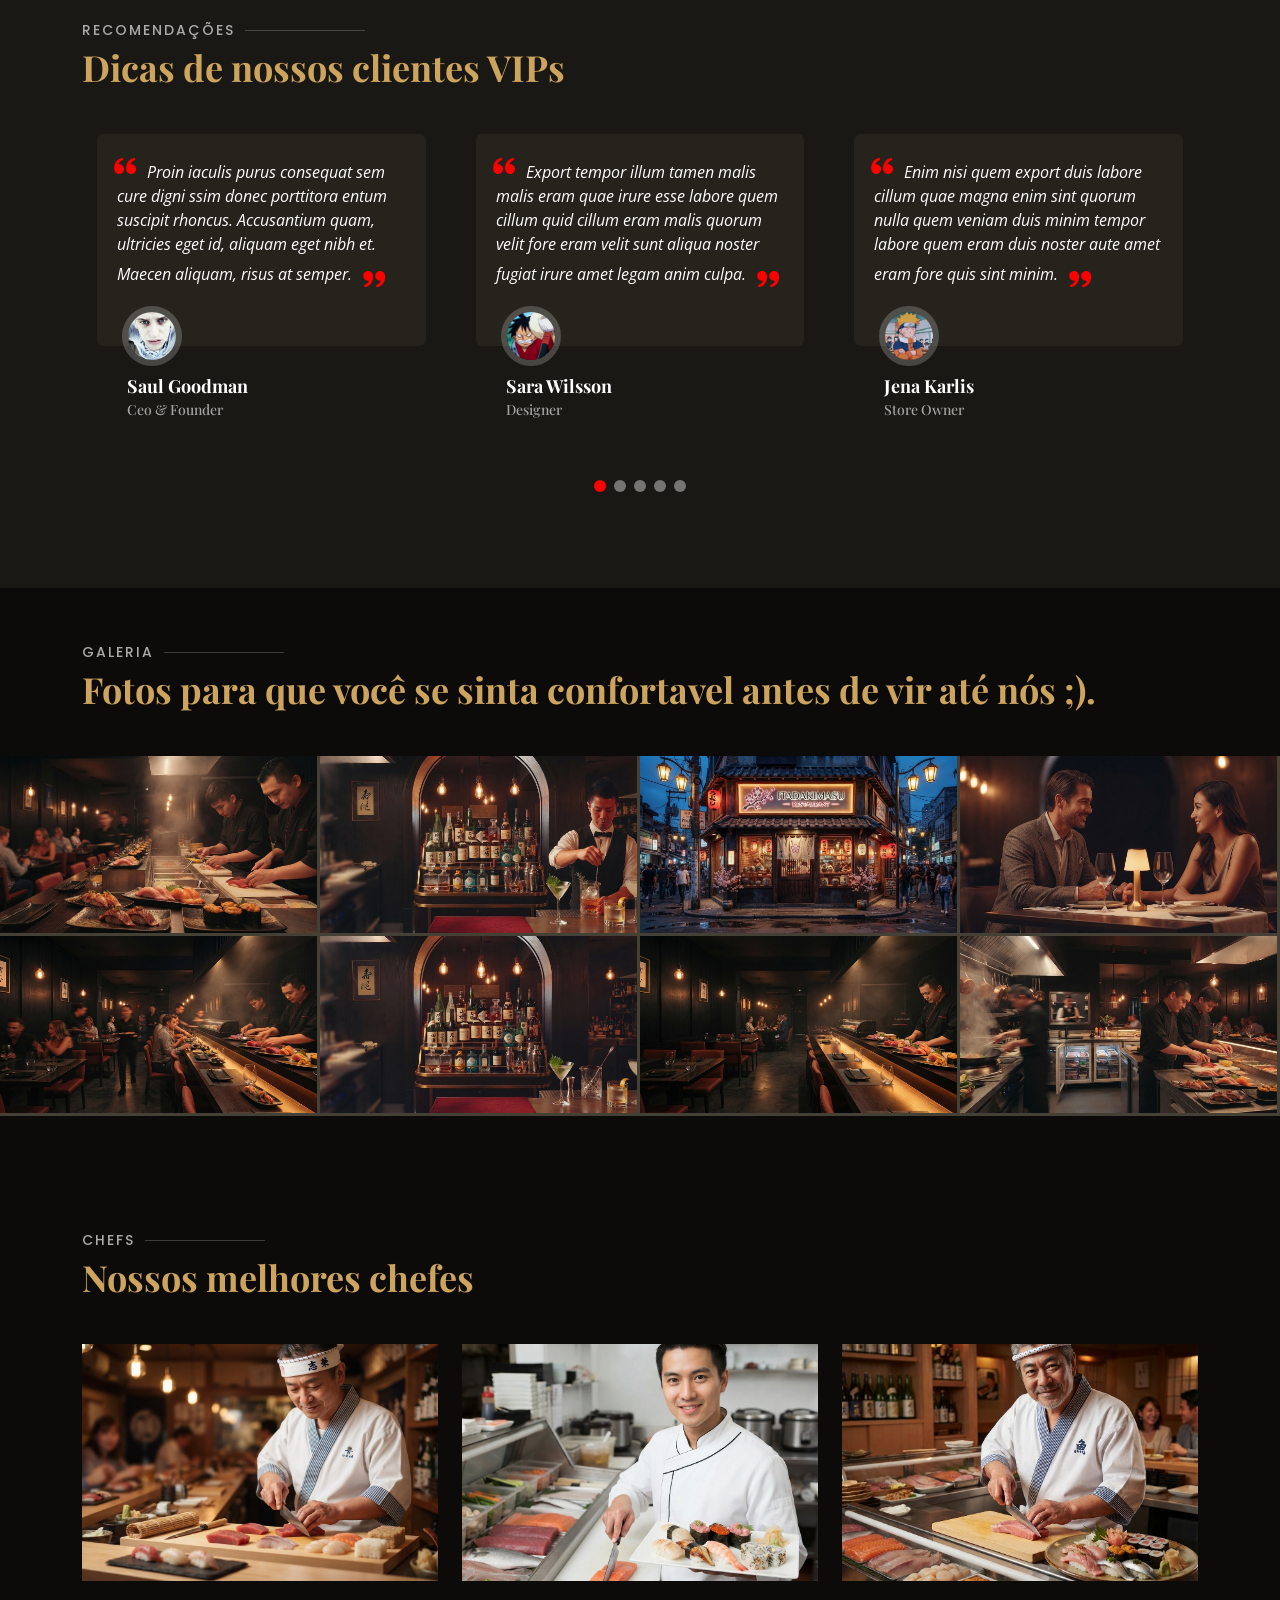
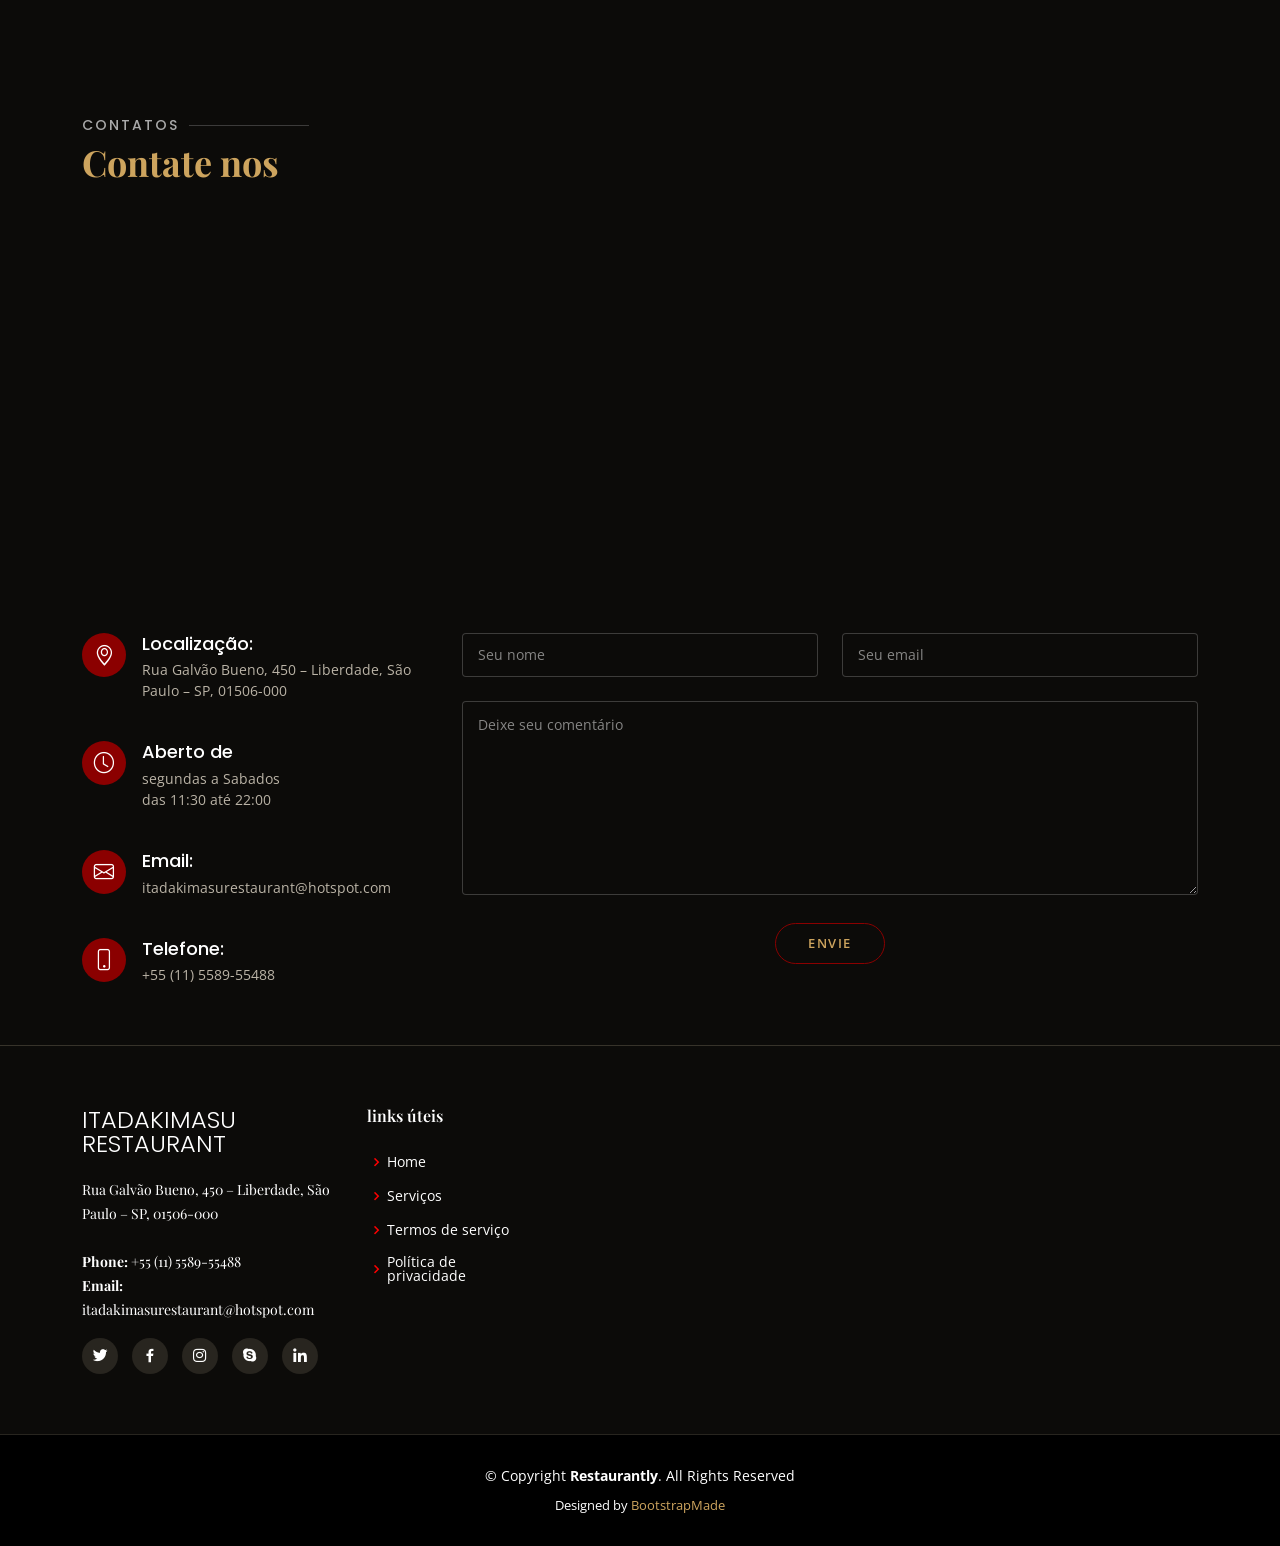
==== commit 531a5f7e: "troca de imagens e ifames junto a otimização de codigo" ====
--- a/index.html
+++ b/index.html
@@ -599,7 +599,7 @@
       </div>
 
       <div data-aos="fade-up">
-        <iframe src="https://www.google.com/maps/embed?pb=!1m18!1m12!1m3!1d3838.364458077642!2d-47.9252431845046!3d-15.837430798246388!2m3!1f0!2f0!3f0!3m2!1i1024!2i768!4f13.1!3m3!1m2!1s0x935a25580d429d4d%3A0xeadaf4a084f8052!2sAsa%20Sul%20Superquadra%20Sul%20416%20BL%20G%20-%20Asa%20Sul%2C%20Bras%C3%ADlia%20-%20DF%2C%2070299-000!5e0!3m2!1spt-BR!2sbr!4v1654229073087!5m2!1spt-BR!2sbr" width="100%" height="350px" style="border:0;" allowfullscreen="" loading="lazy" referrerpolicy="no-referrer-when-downgrade"></iframe>
+        <iframe src="https://www.google.com/maps/embed?pb=!1m18!1m12!1m3!1d14628.346581618292!2d-46.6323597!3d-23.565331399999998!2m3!1f0!2f0!3f0!3m2!1i1024!2i768!4f13.1!3m3!1m2!1s0x94ce59a00cc9896b%3A0x4d7fa8becba4e40d!2sLiberdade%2C%20S%C3%A3o%20Paulo%20-%20SP!5e0!3m2!1spt-BR!2sbr!4v1787536487451!5m2!1spt-BR!2sbr" width="100%" height="350px" style="border:0;" allowfullscreen="" loading="lazy" referrerpolicy="no-referrer-when-downgrade"></iframe>
       </div>
 
       <div class="container" data-aos="fade-up">
@@ -611,7 +611,7 @@
               <div class="address">
                 <i class="bi bi-geo-alt"></i>
                 <h4>Localização:</h4>
-                <p>Asa Sul Superquadra Sul 416 - Asa Sul, Brasília - DF, 70299-000</p>
+                <p>Rua Galvão Bueno, 450 – Liberdade, São Paulo – SP, 01506-000</p>
               </div>
 
               <div class="open-hours">
@@ -632,7 +632,7 @@
               <div class="phone">
                 <i class="bi bi-phone"></i>
                 <h4>Telefone:</h4>
-                <p>+55 (61)5589-55488</p>
+                <p>+55 (11) 5589-55488</p>
               </div>
 
             </div>
@@ -679,9 +679,8 @@
             <div class="footer-info">
               <h3>Itadakimasu<BR>Restaurant</h3>
               <p>
-                Asa Sul Superquadra Sul 416 - Asa Sul, Brasília <br>
-                - DF, 70299-000<br><br>
-                <strong>Phone:</strong> +55 (61)5589-55488<br>
+                Rua Galvão Bueno, 450 – Liberdade, São Paulo – SP, 01506-000<br><br>
+                <strong>Phone:</strong> +55 (11) 5589-55488<br>
                 <strong>Email:</strong> itadakimasurestaurant@hotspot.com<br>
               </p>
               <div class="social-links mt-3">
--- a/assets/css/style.css
+++ b/assets/css/style.css
@@ -1927,5 +1927,63 @@
   display: inline-block !important;
   margin-right: 10px !important;
 }
-
-
+/*--------------------------------------------------------------
+# Botões de Ação - Estilo idêntico ao Print de Referência
+--------------------------------------------------------------*/
+
+/* 1. Botão RESERVAR / ENVIE (Estilo Vazado com Borda Vermelha) */
+.book-a-table .php-email-form button[type="submit"],
+.contact .php-email-form button[type="submit"],
+.php-email-form button[type="submit"] {
+  background: transparent !important;
+  border: 1.5px solid #8b0000 !important; /* Borda vermelha elegante */
+  color: #cda45e !important;            /* Texto dourado conforme o print */
+  font-size: 13px !important;
+  font-weight: 600 !important;
+  text-transform: uppercase !important;   /* Letras maiúsculas */
+  letter-spacing: 1.5px !important;     /* Espaçamento entre letras */
+  padding: 10px 32px !important;
+  border-radius: 50px !important;        /* Formato pílula/arredondado */
+  cursor: pointer !important;
+  transition: all 0.3s ease !important;
+  display: block !important;
+  margin: 20px auto 0 auto !important;
+  -webkit-appearance: none !important;
+}
+
+/* Hover do botão Reservar/Envie */
+.book-a-table .php-email-form button[type="submit"]:hover,
+.contact .php-email-form button[type="submit"]:hover,
+.php-email-form button[type="submit"]:hover {
+  background: #8b0000 !important;      /* Preenche de vermelho ao passar o mouse */
+  color: #ffffff !important;            /* Texto fica branco */
+  border-color: #8b0000 !important;
+}
+
+/* 2. Botão CADASTRE-SE (Estilo Totalmente Preenchido de Vermelho) */
+.btn-cadastre-se, 
+a.btn-cadastre-se,
+button.btn-cadastre-se {
+  background-color: #8b0000 !important; /* Vermelho escuro sólido */
+  color: #ffffff !important;            /* Texto branco */
+  font-size: 13px !important;
+  font-weight: 700 !important;
+  text-transform: uppercase !important;
+  letter-spacing: 1.5px !important;
+  padding: 12px 35px !important;
+  border-radius: 50px !important;
+  border: none !important;
+  display: inline-block !important;
+  text-decoration: none !important;
+  text-align: center !important;
+  transition: all 0.3s ease !important;
+  margin-top: 10px !important;
+}
+
+/* Hover do botão Cadastre-se */
+.btn-cadastre-se:hover,
+a.btn-cadastre-se:hover {
+  background-color: #b30000 !important; /* Vermelho um pouco mais claro no hover */
+  color: #ffffff !important;
+  box-shadow: 0 4px 12px rgba(139, 0, 0, 0.4) !important;
+}
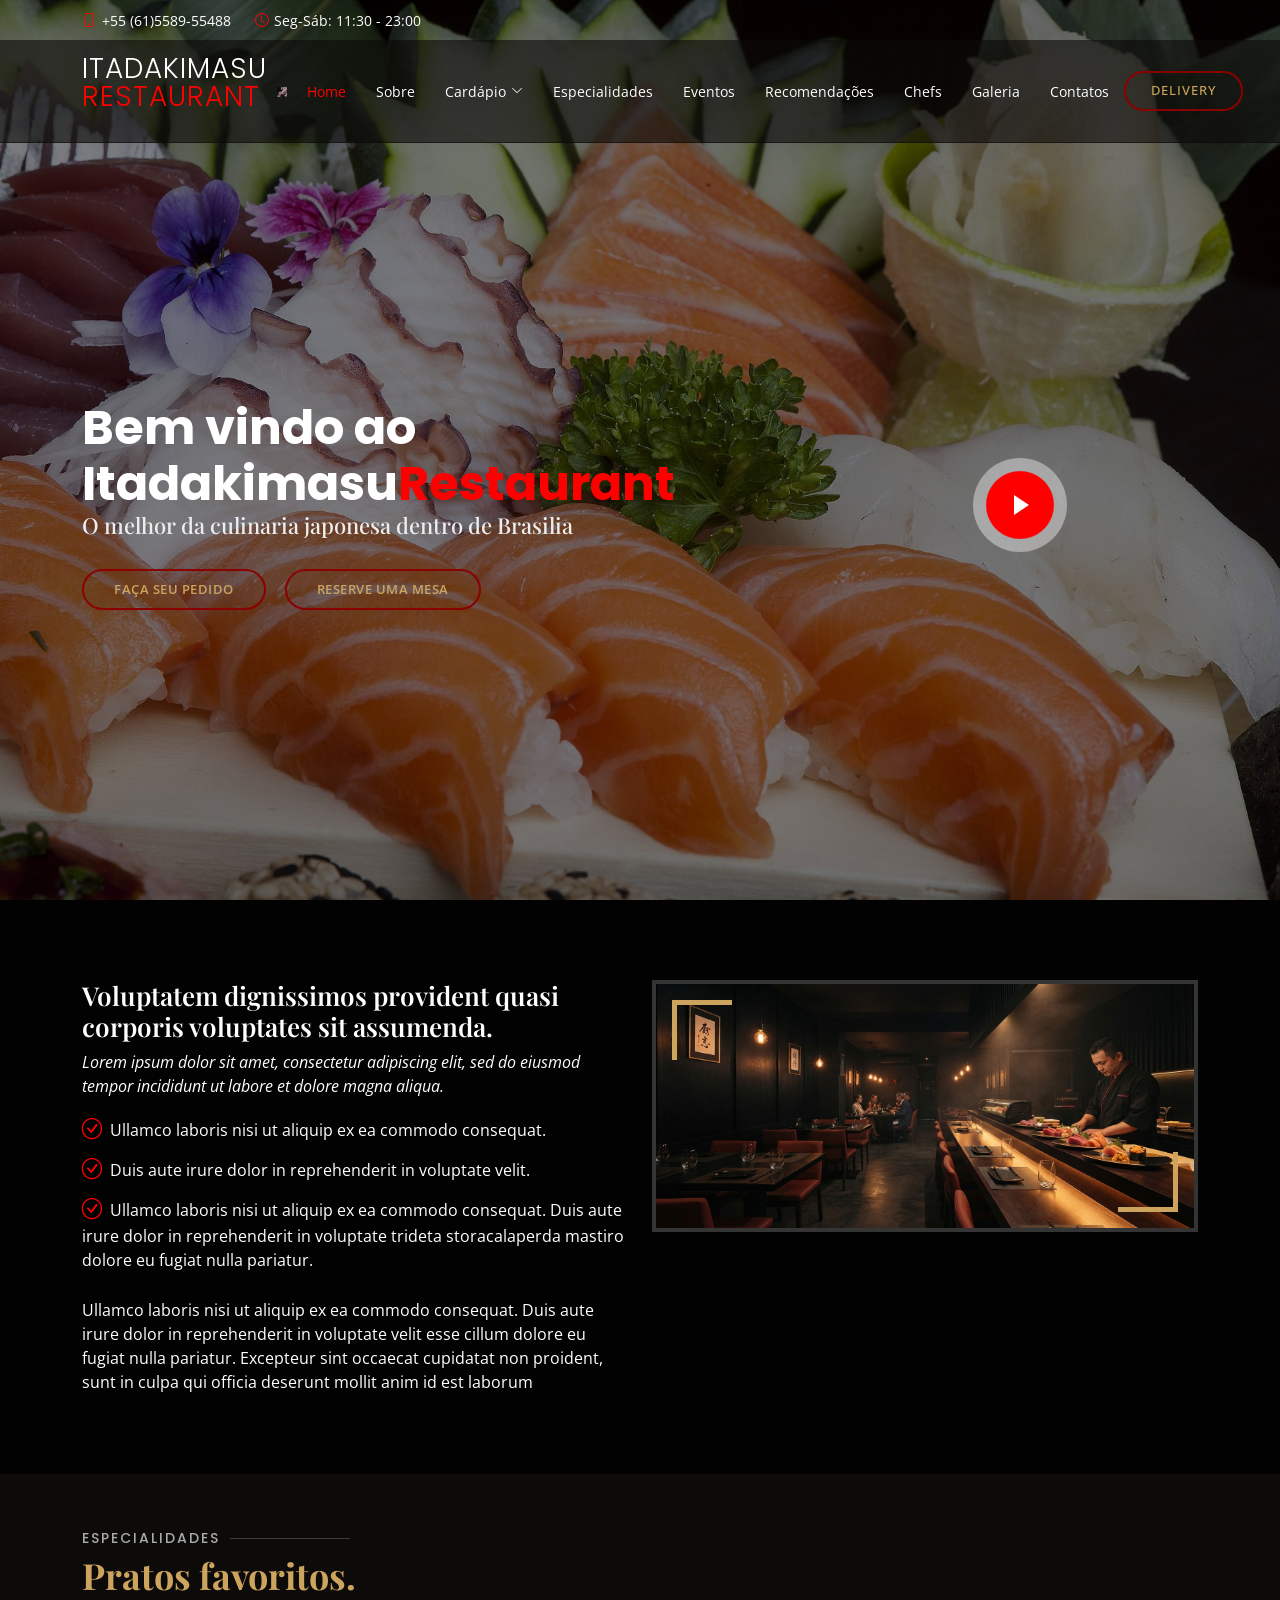
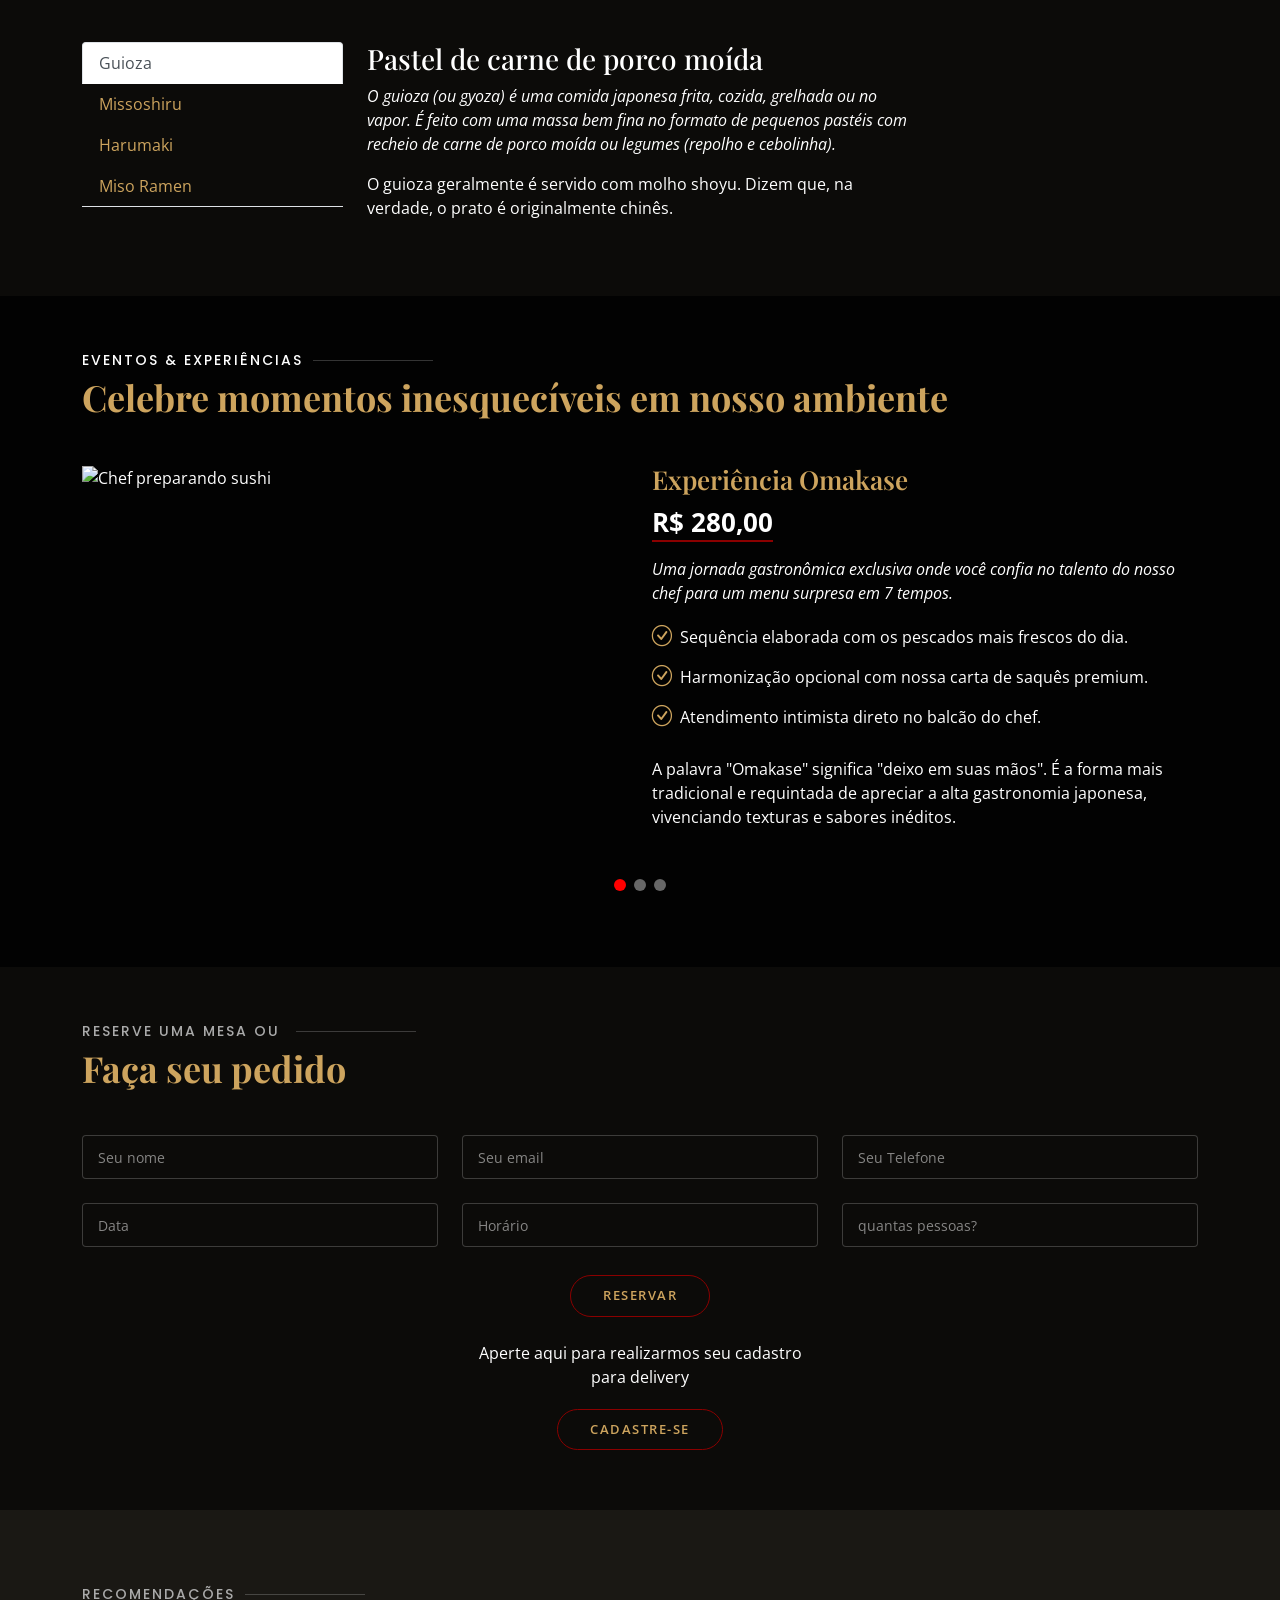
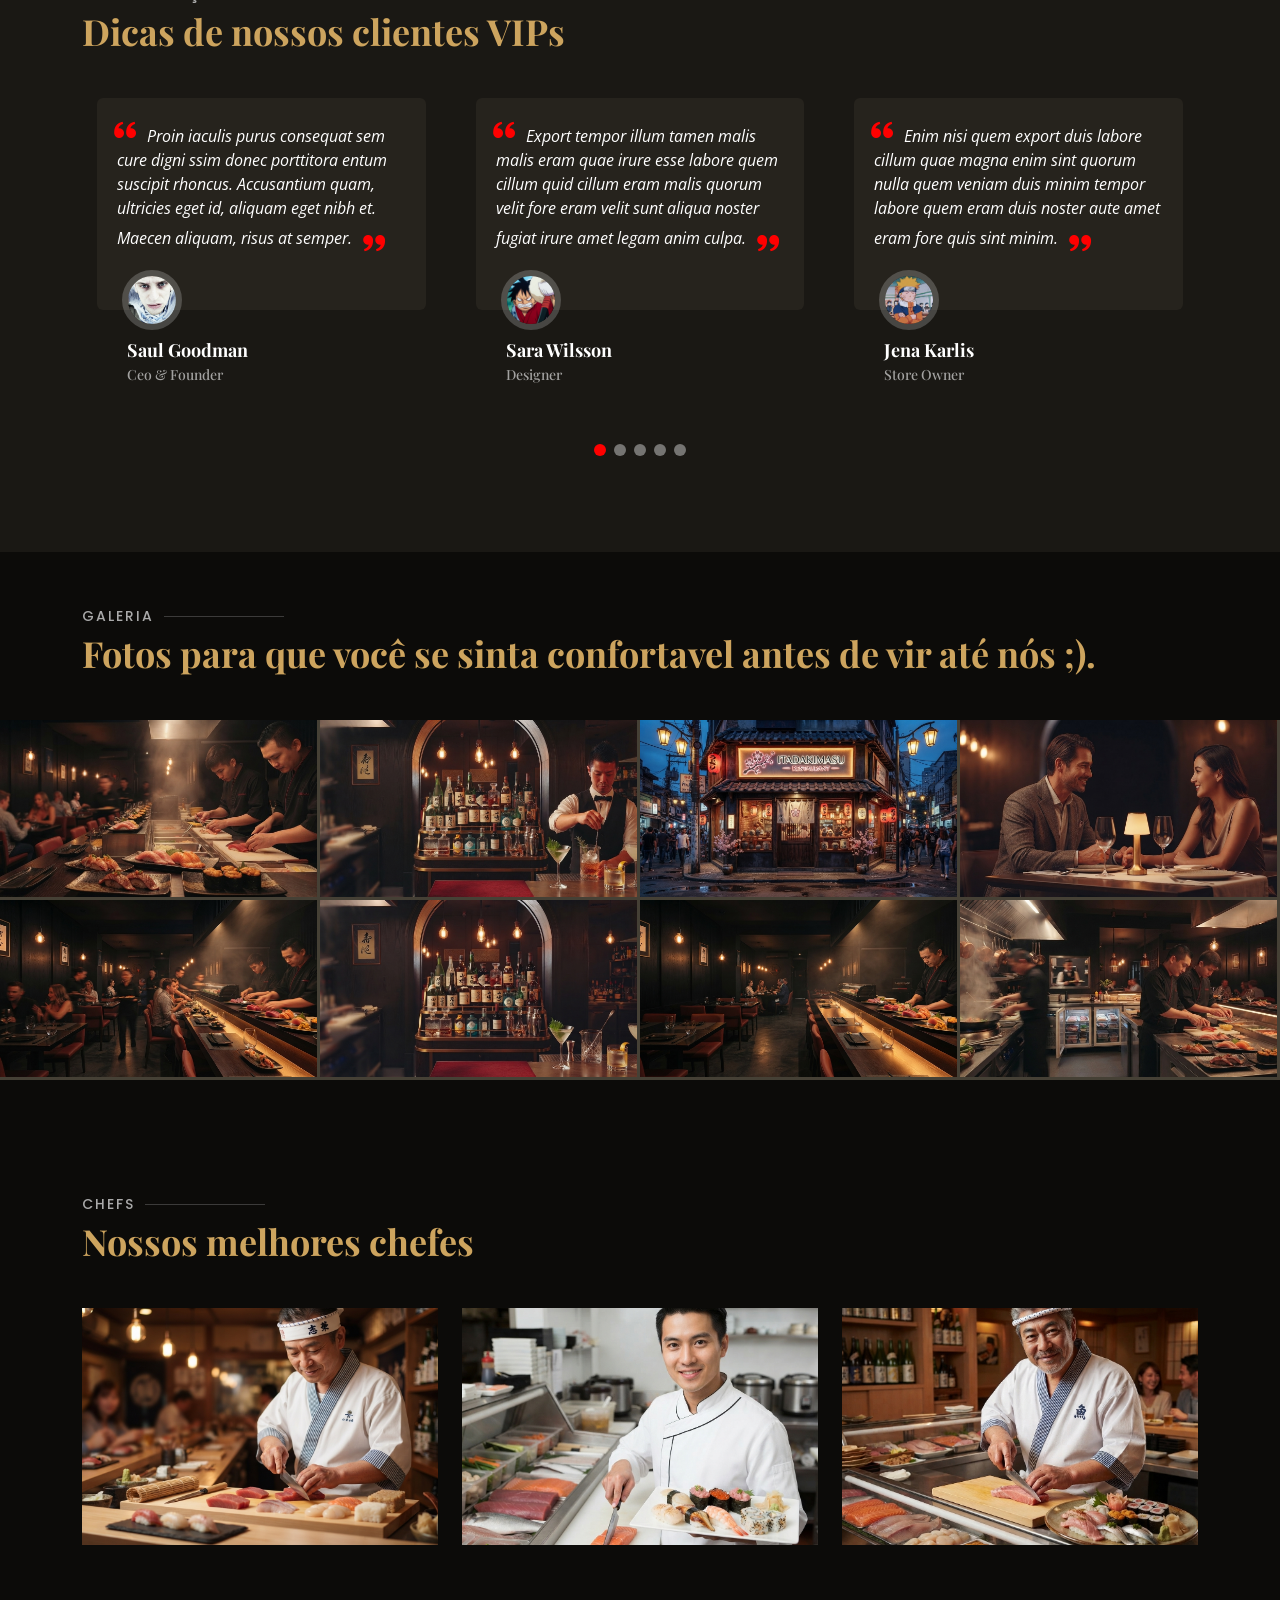
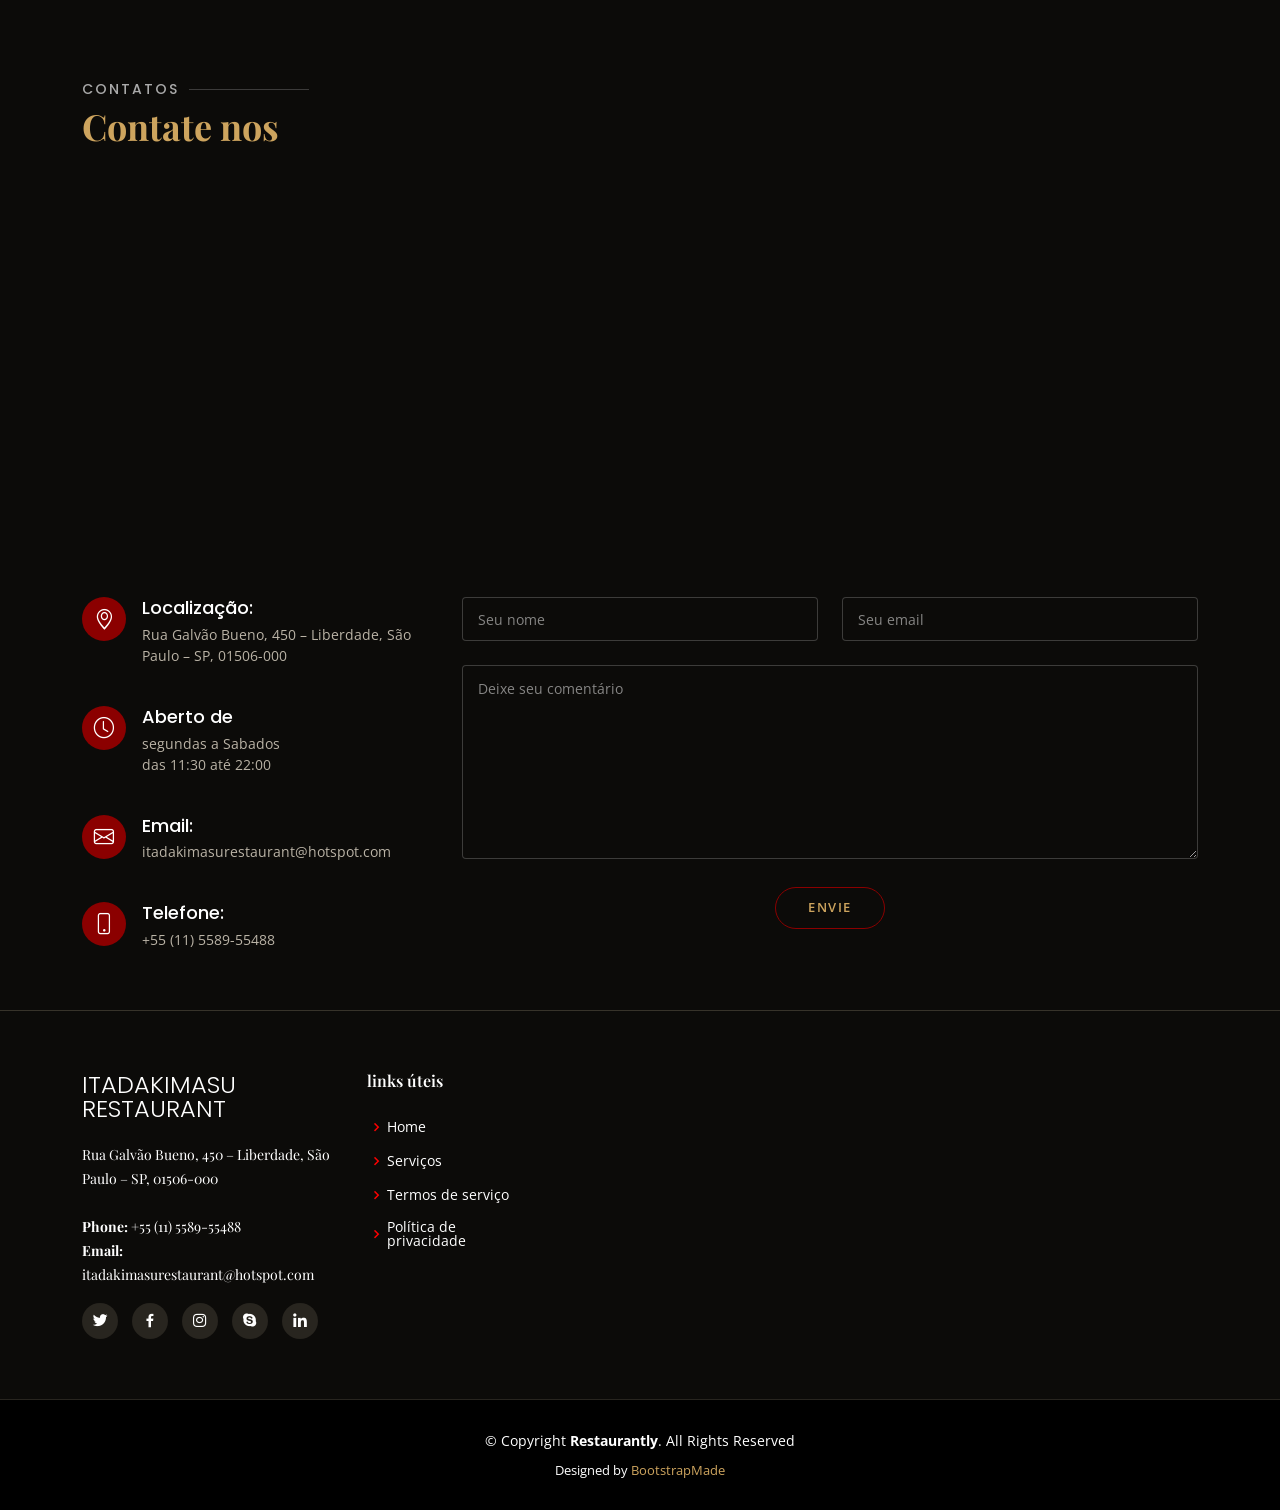
==== commit 968a8478: "Atualizar o index.html seção eventos Outro tipo de conteúdo" ====
--- a/index.html
+++ b/index.html
@@ -208,104 +208,103 @@
       </div>
     </section>
 
-    <section id="events" class="events">
-      <div class="container" data-aos="fade-up">
-
-        <div class="section-title">
-          <h2>Eventos</h2>
-          <p>Venha realizar seus "rôles" no estabelecimento</p>
-        </div>
-
-        <div class="events-slider swiper-container" data-aos="fade-up" data-aos-delay="100">
-          <div class="swiper-wrapper">
-
-            <div class="swiper-slide">
-              <div class="row event-item">
-                <div class="col-lg-6">
-                  <img src="assets/img/event-birthday.jpg" class="img-fluid" alt="">
-                </div>
-                <div class="col-lg-6 pt-4 pt-lg-0 content">
-                  <h3>Comemore seu aniversario</h3>
-                  <div class="price">
-                    <p><span>189,00 R$</span></p>
-                  </div>
-                  <p class="fst-italic">
-                    Lorem ipsum dolor sit amet, consectetur adipiscing elit, sed do eiusmod tempor incididunt ut labore et dolore
-                    magna aliqua.
-                  </p>
-                  <ul>
-                    <li><i class="bi bi-check-circled"></i> Ullamco laboris nisi ut aliquip ex ea commodo consequat.</li>
-                    <li><i class="bi bi-check-circled"></i> Duis aute irure dolor in reprehenderit in voluptate velit.</li>
-                    <li><i class="bi bi-check-circled"></i> Ullamco laboris nisi ut aliquip ex ea commodo consequat.</li>
-                  </ul>
-                  <p>
-                    Ullamco laboris nisi ut aliquip ex ea commodo consequat. Duis aute irure dolor in reprehenderit in voluptate
-                    velit esse cillum dolore eu fugiat nulla pariatur
-                  </p>
-                </div>
-              </div>
-            </div><!-- End testimonial item -->
-
-            <div class="swiper-slide">
-              <div class="row event-item">
-                <div class="col-lg-6">
-                  <img src="assets/img/1.jpg" class="img-fluid" alt="">
-                </div>
-                <div class="col-lg-6 pt-4 pt-lg-0 content">
-                  <h3>Teste um happy hour no itadaki</h3>
-                  <div class="price">
-                    <p><span>25,00 R$</span></p>
-                  </div>
-                  <p class="fst-italic">
-                    Lorem ipsum dolor sit amet, consectetur adipiscing elit, sed do eiusmod tempor incididunt ut labore et dolore
-                    magna aliqua.
-                  </p>
-                  <ul>
-                    <li><i class="bi bi-check-circled"></i> Ullamco laboris nisi ut aliquip ex ea commodo consequat.</li>
-                    <li><i class="bi bi-check-circled"></i> Duis aute irure dolor in reprehenderit in voluptate velit.</li>
-                    <li><i class="bi bi-check-circled"></i> Ullamco laboris nisi ut aliquip ex ea commodo consequat.</li>
-                  </ul>
-                  <p>
-                    Ullamco laboris nisi ut aliquip ex ea commodo consequat. Duis aute irure dolor in reprehenderit in voluptate
-                    velit esse cillum dolore eu fugiat nulla pariatur
-                  </p>
-                </div>
-              </div>
-            </div>
-
-            <div class="swiper-slide">
-              <div class="row event-item">
-                <div class="col-lg-6">
-                  <img src="assets/img/2.jpg" class="img-fluid" alt="">
-                </div>
-                <div class="col-lg-6 pt-4 pt-lg-0 content">
-                  <h3>Rodízio - Promoção</h3>
-                  <div class="price">
-                    <p><span>70,00 R$</span></p>
-                  </div>
-                  <p class="fst-italic">
-                    Lorem ipsum dolor sit amet, consectetur adipiscing elit, sed do eiusmod tempor incididunt ut labore et dolore
-                    magna aliqua.
-                  </p>
-                  <ul>
-                    <li><i class="bi bi-check-circled"></i> Ullamco laboris nisi ut aliquip ex ea commodo consequat.</li>
-                    <li><i class="bi bi-check-circled"></i> Duis aute irure dolor in reprehenderit in voluptate velit.</li>
-                    <li><i class="bi bi-check-circled"></i> Ullamco laboris nisi ut aliquip ex ea commodo consequat.</li>
-                  </ul>
-                  <p>
-                    Ullamco laboris nisi ut aliquip ex ea commodo consequat. Duis aute irure dolor in reprehenderit in voluptate
-                    velit esse cillum dolore eu fugiat nulla pariatur
-                  </p>
-                </div>
-              </div>
-            </div><!-- End testimonial item -->
-
-          </div>
-          <div class="swiper-pagination"></div>
-        </div>
-
-      </div>
-    </section><!-- End Events Section -->
+ <!-- ======= Events Section ======= -->
+<section id="events" class="events">
+  <div class="container" data-aos="fade-up">
+
+    <div class="section-title">
+      <h2>Eventos & Experiências</h2>
+      <p>Celebre momentos inesquecíveis em nosso ambiente</p>
+    </div>
+
+    <div class="events-slider swiper-container" data-aos="fade-up" data-aos-delay="100">
+      <div class="swiper-wrapper">
+
+        <!-- Slide 1: Omakase -->
+        <div class="swiper-slide">
+          <div class="row event-item">
+            <div class="col-lg-6">
+              <img src="assets/img/evento-omakase.jpg" class="img-fluid" alt="Chef preparando sushi">
+            </div>
+            <div class="col-lg-6 pt-4 pt-lg-0 content">
+              <h3>Experiência Omakase</h3>
+              <div class="price">
+                <p><span>R$ 280,00</span></p>
+              </div>
+              <p class="fst-italic">
+                Uma jornada gastronômica exclusiva onde você confia no talento do nosso chef para um menu surpresa em 7 tempos.
+              </p>
+              <ul>
+                <li><i class="bi bi-check-circle"></i> Sequência elaborada com os pescados mais frescos do dia.</li>
+                <li><i class="bi bi-check-circle"></i> Harmonização opcional com nossa carta de saquês premium.</li>
+                <li><i class="bi bi-check-circle"></i> Atendimento intimista direto no balcão do chef.</li>
+              </ul>
+              <p>
+                A palavra "Omakase" significa "deixo em suas mãos". É a forma mais tradicional e requintada de apreciar a alta gastronomia japonesa, vivenciando texturas e sabores inéditos.
+              </p>
+            </div>
+          </div>
+        </div><!-- End Slide 1 -->
+
+        <!-- Slide 2: Happy Hour / Izakaya -->
+        <div class="swiper-slide">
+          <div class="row event-item">
+            <div class="col-lg-6">
+              <img src="assets/img/evento-izakaya.jpg" class="img-fluid" alt="Drinks e porções no balcão">
+            </div>
+            <div class="col-lg-6 pt-4 pt-lg-0 content">
+              <h3>Noite Izakaya (Happy Hour)</h3>
+              <div class="price">
+                <p><span>R$ 85,00</span></p>
+              </div>
+              <p class="fst-italic">
+                O clima autêntico dos botecos japoneses perfeito para o seu fim de tarde após o trabalho.
+              </p>
+              <ul>
+                <li><i class="bi bi-check-circle"></i> Drinks autorais com gin, saquê e frutas tropicais.</li>
+                <li><i class="bi bi-check-circle"></i> Combos de petiscos quentes: Karaage, Guioza e Harumaki.</li>
+                <li><i class="bi bi-check-circle"></i> Ambiente descontraído com playlist exclusiva.</li>
+              </ul>
+              <p>
+                Reúna os amigos ou colegas de trabalho para brindar o pôr do sol. Nossa Noite Izakaya oferece o equilíbrio perfeito entre coquetelaria moderna e o clássico "comfort food" asiático.
+              </p>
+            </div>
+          </div>
+        </div><!-- End Slide 2 -->
+
+        <!-- Slide 3: Jantar a Dois -->
+        <div class="swiper-slide">
+          <div class="row event-item">
+            <div class="col-lg-6">
+              <img src="assets/img/evento-casal.jpg" class="img-fluid" alt="Mesa romântica com combinados">
+            </div>
+            <div class="col-lg-6 pt-4 pt-lg-0 content">
+              <h3>Jantar Exclusivo a Dois</h3>
+              <div class="price">
+                <p><span>R$ 350,00</span></p>
+              </div>
+              <p class="fst-italic">
+                Atmosfera intimista à meia-luz e um menu pensado detalhadamente para celebrar o amor.
+              </p>
+              <ul>
+                <li><i class="bi bi-check-circle"></i> Mesa reservada com decoração sutil e romântica.</li>
+                <li><i class="bi bi-check-circle"></i> Duas taças de espumante ou vinho como cortesia de boas-vindas.</li>
+                <li><i class="bi bi-check-circle"></i> Combinado premium especial para casais e sobremesa autoral inclusa.</li>
+              </ul>
+              <p>
+                Surpreenda quem você ama com um jantar romântico inesquecível. Unimos nossa excelência gastronômica a um serviço discreto para que o foco da noite seja apenas vocês.
+              </p>
+            </div>
+          </div>
+        </div><!-- End Slide 3 -->
+
+      </div>
+      <div class="swiper-pagination"></div>
+    </div>
+
+  </div>
+</section><!-- End Events Section -->
+
 
     <!-- ======= Book A Table Section ======= -->
     <section id="book-a-table" class="book-a-table">
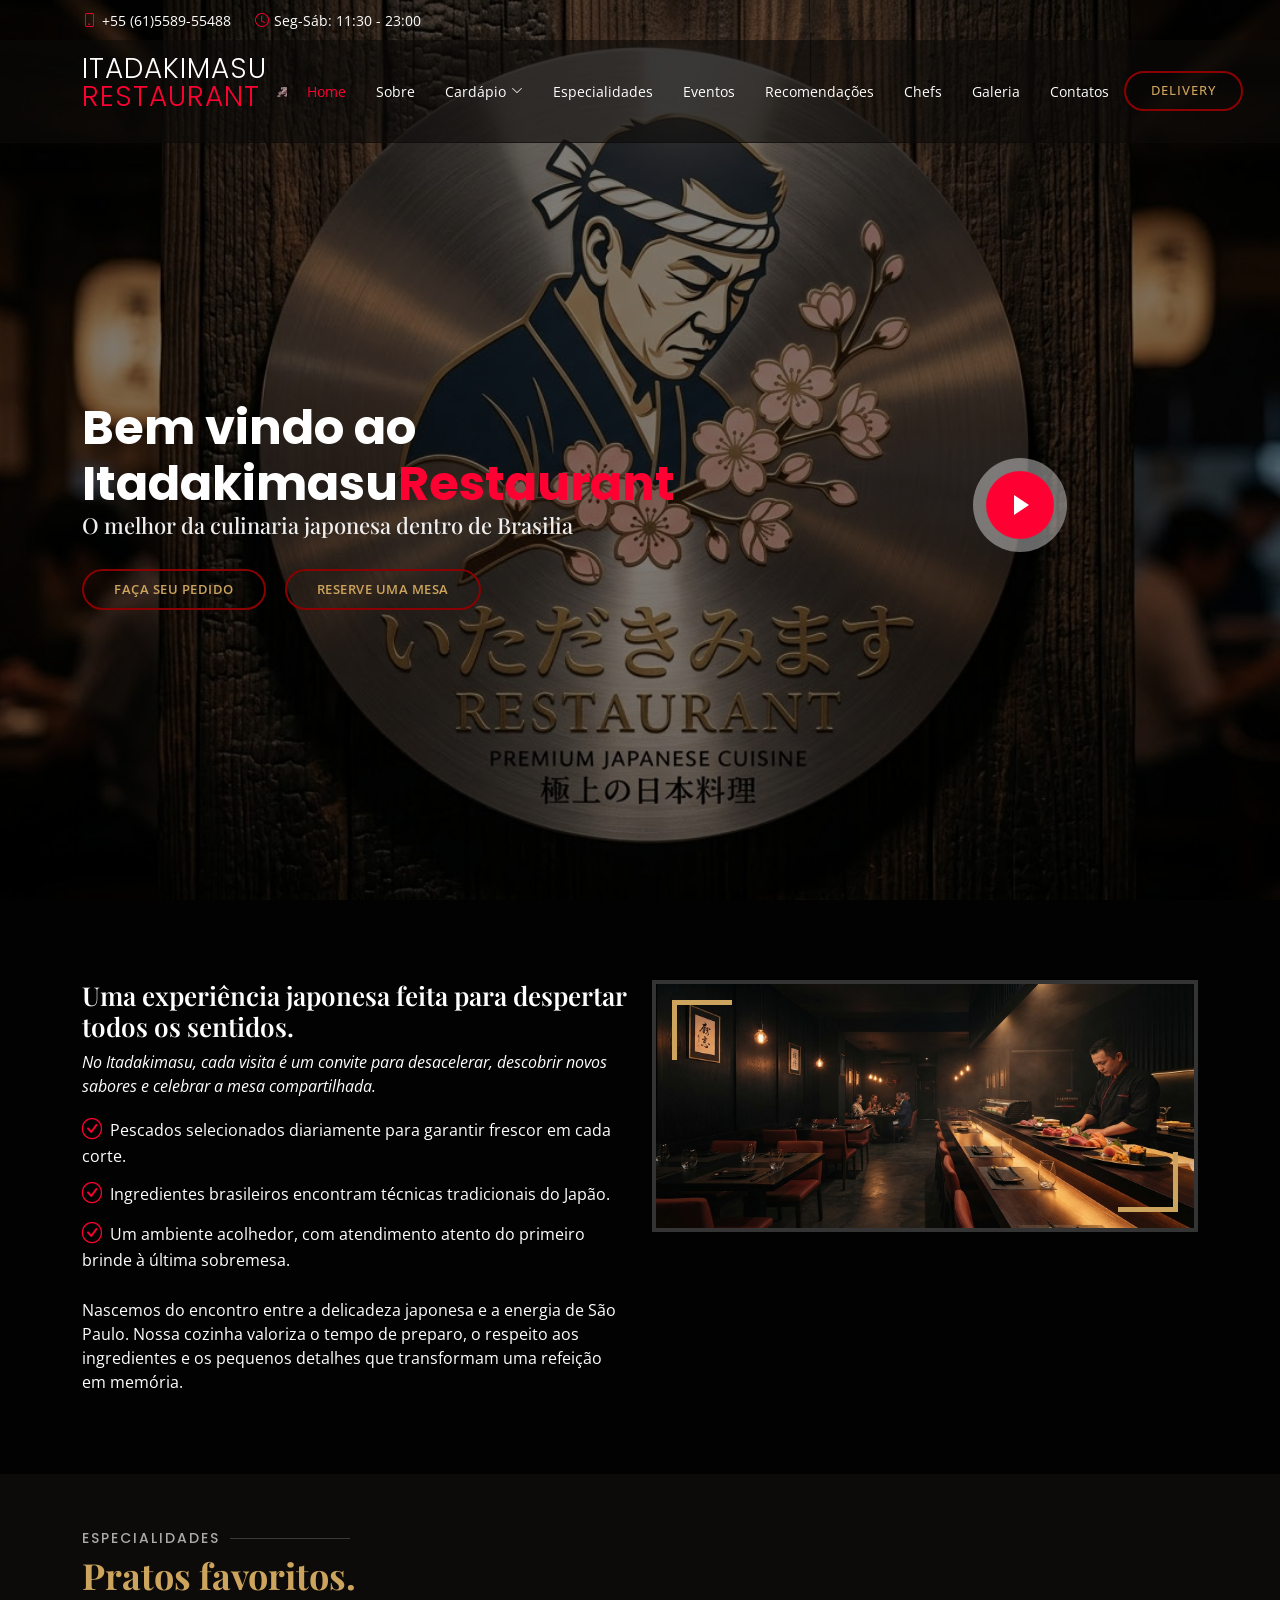
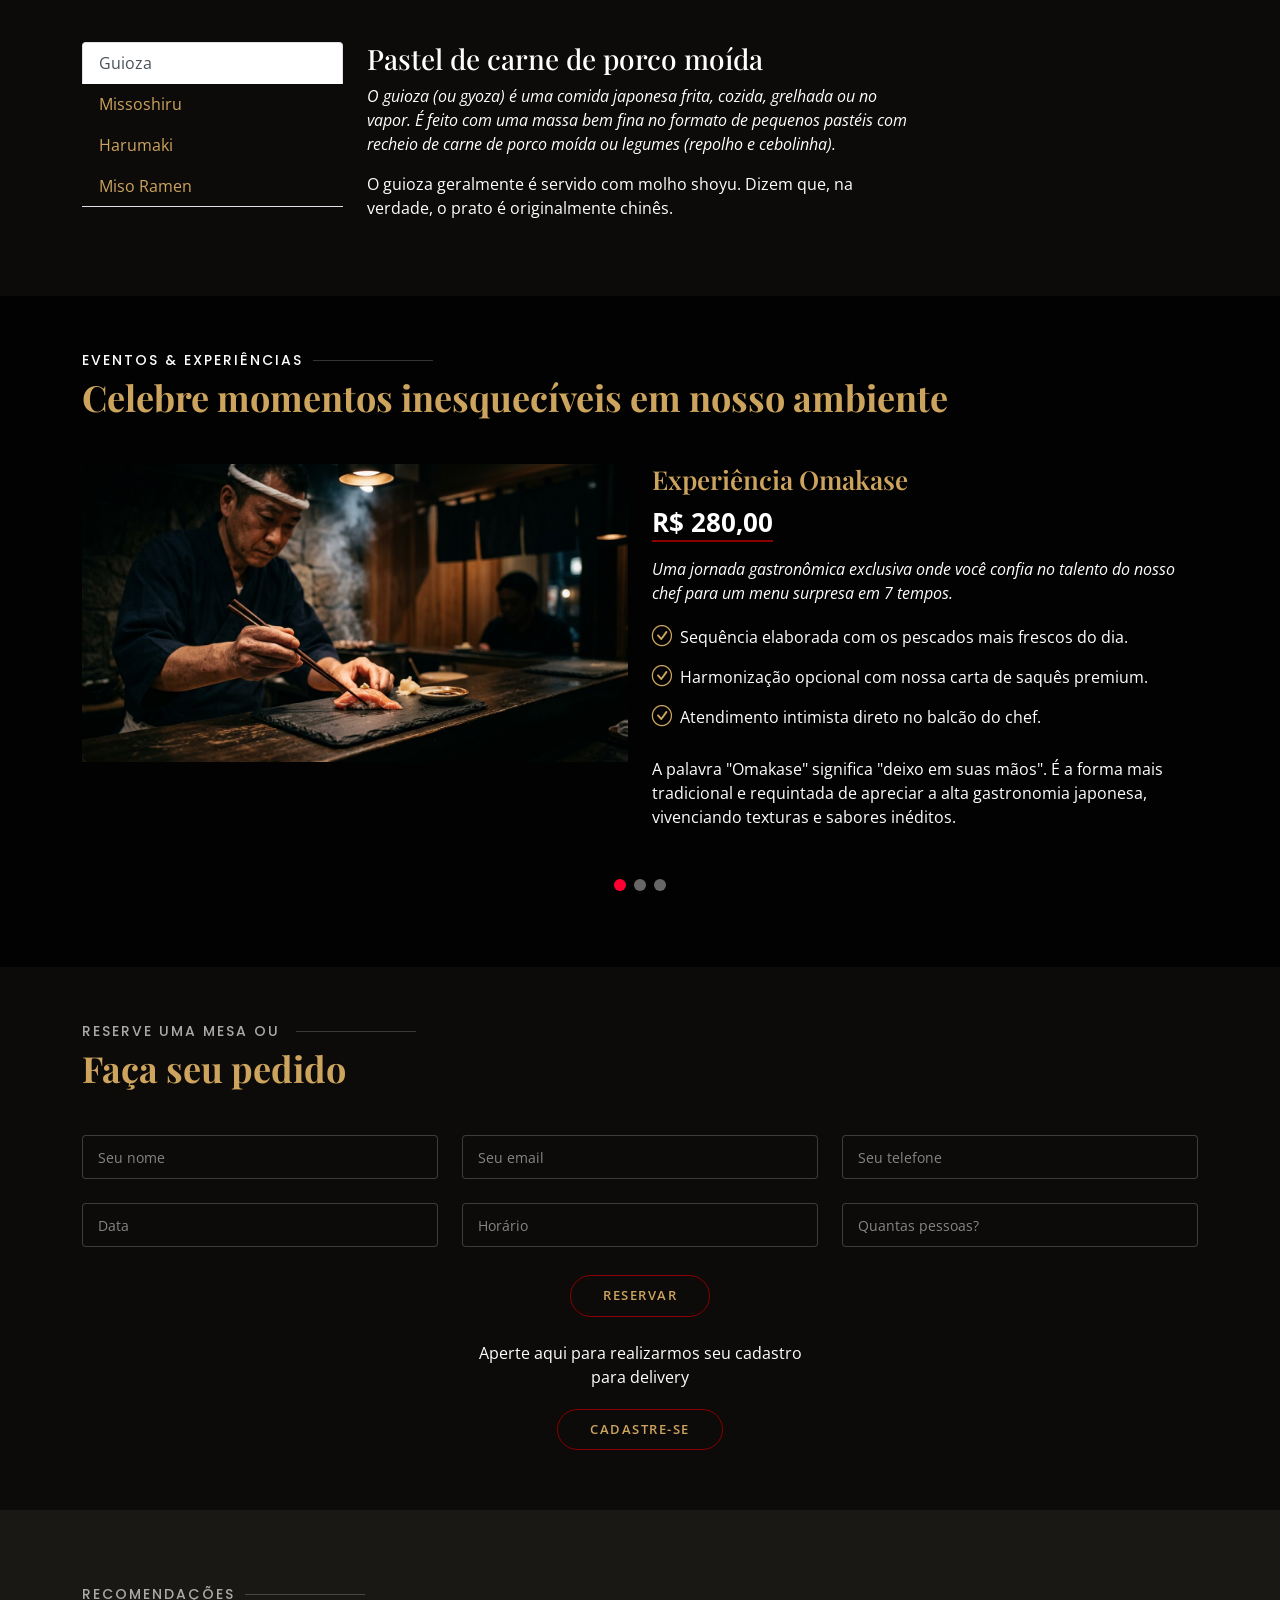
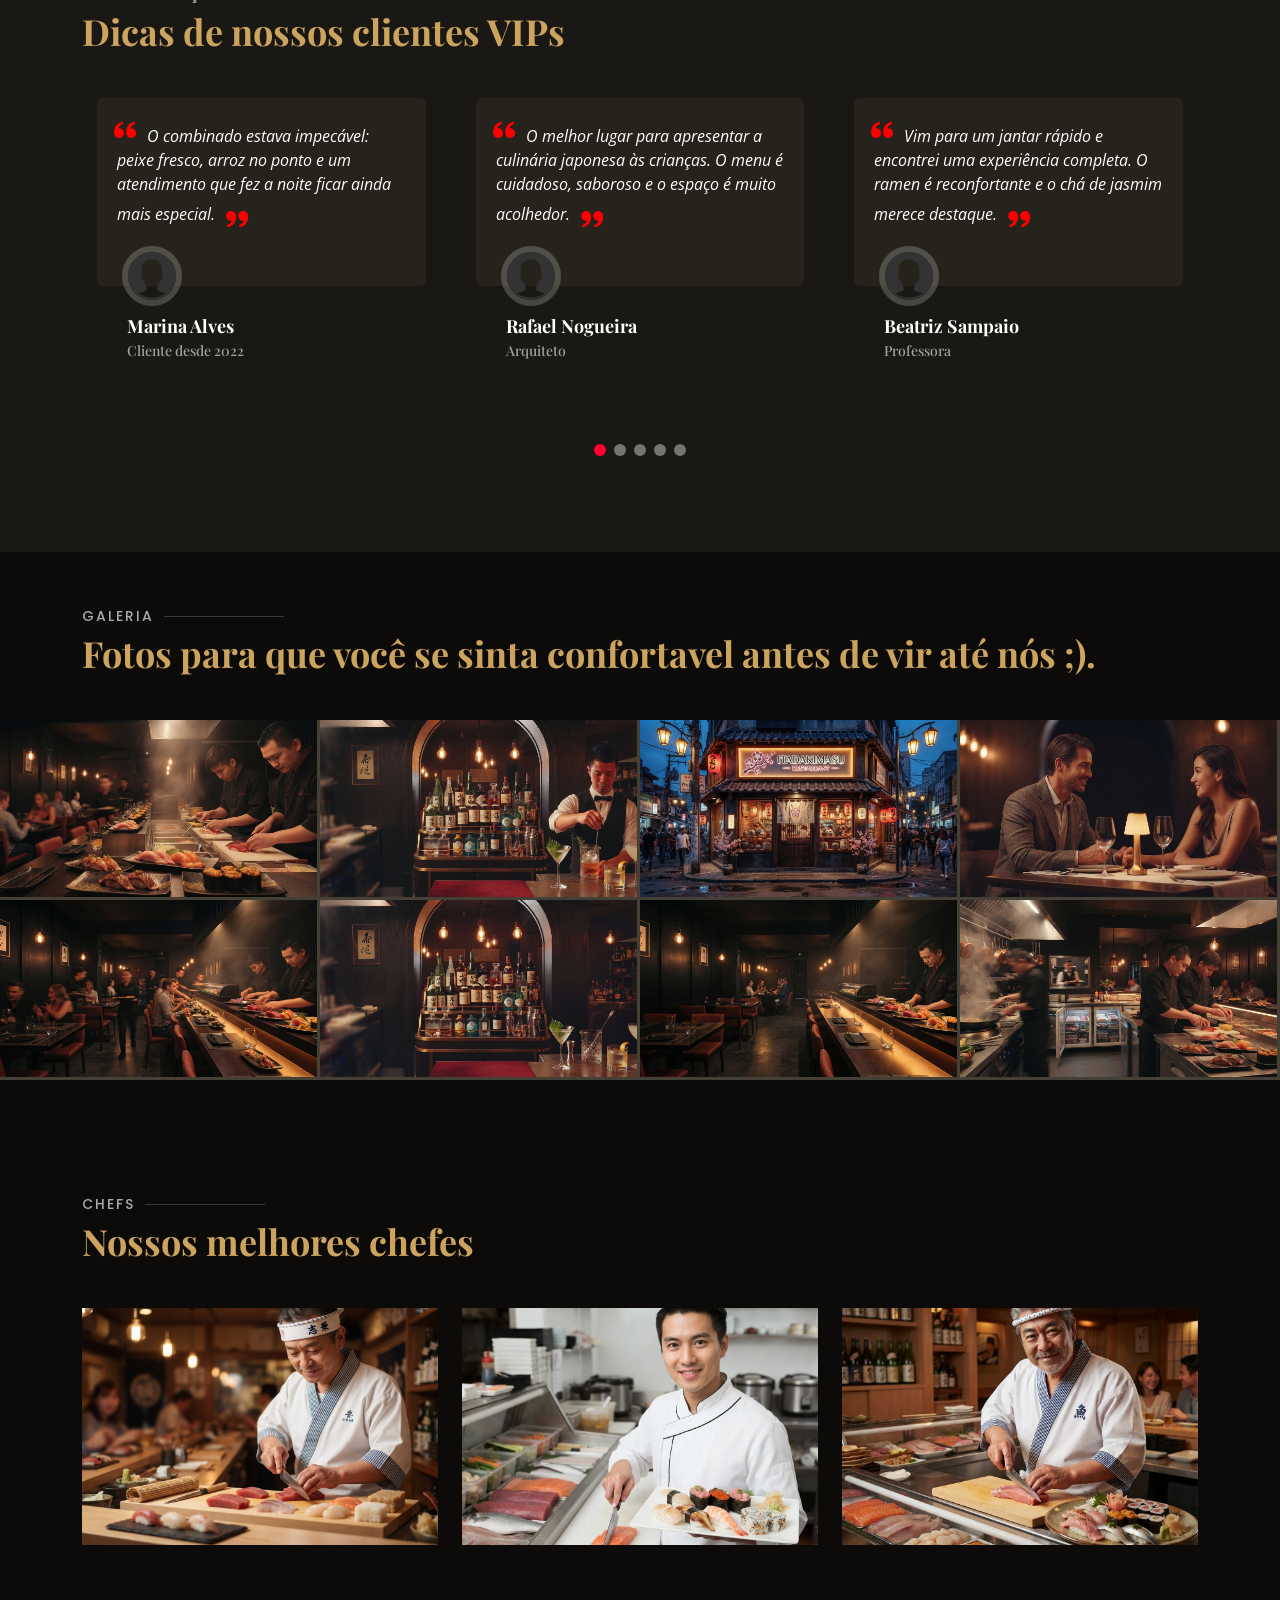
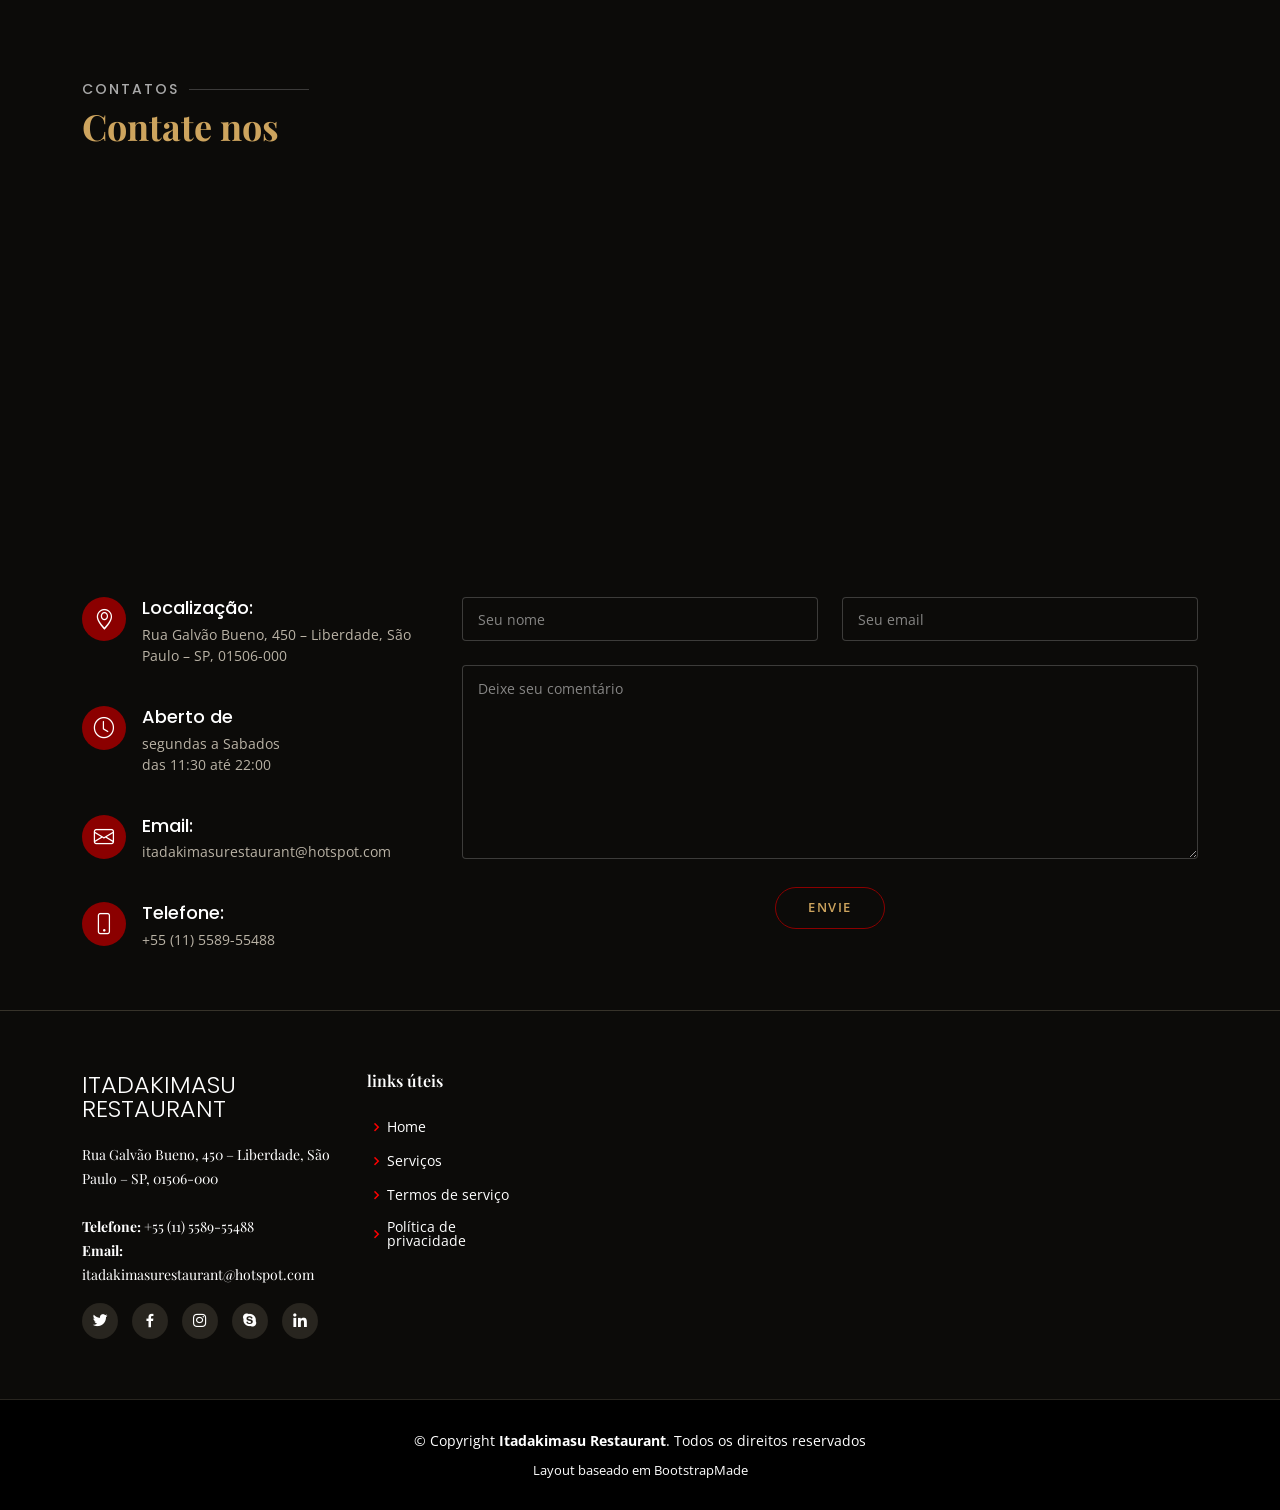
==== commit 27a67ba0: "more updates" ====
--- a/index.html
+++ b/index.html
@@ -42,7 +42,7 @@
   <header id="header" class="fixed-top d-flex align-items-cente">
     <div class="container-fluid container-xl d-flex align-items-center justify-content-lg-between">
       
-      <h1 class="logo me-auto me-lg-0"><a href="japan-food.html">Itadakimasu <p style="color: red;">Restaurant</p></a></h1>
+      <h1 class="logo me-auto me-lg-0"><a href="japan-food.html">Itadakimasu <p style="color: #FF0033;">Restaurant</p></a></h1>
       <a href="japan-food.html" class="logo me-auto me-lg-0"><img src="assets/img/sakura.jpg" alt="" class="img-fluid"></a>
       <nav id="navbar" class="navbar order-last order-lg-0">  
         <ul>
@@ -86,7 +86,7 @@
           </div>
         </div>
         <div class="col-lg-4 d-flex align-items-center justify-content-center position-relative" data-aos="zoom-in" data-aos-delay="200">
-          <a href="https://youtu.be/6L34dfwSSc8" class="glightbox play-btn"></a>
+          <a href="assets/video/apresentation.mov" class="glightbox play-btn"></a>
         </div>
 
       </div>
@@ -105,20 +105,18 @@
             </div>
           </div>
           <div class="col-lg-6 pt-4 pt-lg-0 order-2 order-lg-1 content">
-            <h3>Voluptatem dignissimos provident quasi corporis voluptates sit assumenda.</h3>
+            <h3>Uma experiência japonesa feita para despertar todos os sentidos.</h3>
             <p class="fst-italic">
-              Lorem ipsum dolor sit amet, consectetur adipiscing elit, sed do eiusmod tempor incididunt ut labore et dolore
-              magna aliqua.
+              No Itadakimasu, cada visita é um convite para desacelerar, descobrir novos sabores e celebrar a mesa compartilhada.
             </p>
             <ul>
-              <li><i class="bi bi-check-circle"></i> Ullamco laboris nisi ut aliquip ex ea commodo consequat.</li>
-              <li><i class="bi bi-check-circle"></i> Duis aute irure dolor in reprehenderit in voluptate velit.</li>
-              <li><i class="bi bi-check-circle"></i> Ullamco laboris nisi ut aliquip ex ea commodo consequat. Duis aute irure dolor in reprehenderit in voluptate trideta storacalaperda mastiro dolore eu fugiat nulla pariatur.</li>
+              <li><i class="bi bi-check-circle"></i> Pescados selecionados diariamente para garantir frescor em cada corte.</li>
+              <li><i class="bi bi-check-circle"></i> Ingredientes brasileiros encontram técnicas tradicionais do Japão.</li>
+              <li><i class="bi bi-check-circle"></i> Um ambiente acolhedor, com atendimento atento do primeiro brinde à última sobremesa.</li>
             </ul>
             <p>
-              Ullamco laboris nisi ut aliquip ex ea commodo consequat. Duis aute irure dolor in reprehenderit in voluptate
-              velit esse cillum dolore eu fugiat nulla pariatur. Excepteur sint occaecat cupidatat non proident, sunt in
-              culpa qui officia deserunt mollit anim id est laborum
+              Nascemos do encontro entre a delicadeza japonesa e a energia de São Paulo. Nossa cozinha valoriza o tempo de preparo,
+              o respeito aos ingredientes e os pequenos detalhes que transformam uma refeição em memória.
             </p>
           </div>
         </div>
@@ -224,7 +222,7 @@
         <div class="swiper-slide">
           <div class="row event-item">
             <div class="col-lg-6">
-              <img src="assets/img/evento-omakase.jpg" class="img-fluid" alt="Chef preparando sushi">
+              <img src="assets/img/events-img/evento-omakase.jpg" class="img-fluid" alt="Chef preparando sushi">
             </div>
             <div class="col-lg-6 pt-4 pt-lg-0 content">
               <h3>Experiência Omakase</h3>
@@ -250,7 +248,7 @@
         <div class="swiper-slide">
           <div class="row event-item">
             <div class="col-lg-6">
-              <img src="assets/img/evento-izakaya.jpg" class="img-fluid" alt="Drinks e porções no balcão">
+              <img src="assets/img/events-img/evento-izakaya.jpg" class="img-fluid" alt="Drinks e porções no balcão">
             </div>
             <div class="col-lg-6 pt-4 pt-lg-0 content">
               <h3>Noite Izakaya (Happy Hour)</h3>
@@ -276,7 +274,7 @@
         <div class="swiper-slide">
           <div class="row event-item">
             <div class="col-lg-6">
-              <img src="assets/img/evento-casal.jpg" class="img-fluid" alt="Mesa romântica com combinados">
+              <img src="assets/img/events-img/evento-casal.jpg" class="img-fluid" alt="Mesa romântica com combinados">
             </div>
             <div class="col-lg-6 pt-4 pt-lg-0 content">
               <h3>Jantar Exclusivo a Dois</h3>
@@ -318,34 +316,34 @@
         <form action="forms/book-a-table.php" method="post" role="form" class="php-email-form" data-aos="fade-up" data-aos-delay="100">
           <div class="row">
             <div class="col-lg-4 col-md-6 form-group">
-              <input type="text" name="name" class="form-control" id="name" placeholder="Seu nome" data-rule="minlen:4" data-msg="Please enter at least 4 chars">
+              <input type="text" name="name" class="form-control" id="name" placeholder="Seu nome" data-rule="minlen:4" data-msg="Digite pelo menos 4 caracteres">
               <div class="validate"></div>
             </div>
             <div class="col-lg-4 col-md-6 form-group mt-3 mt-md-0">
-              <input type="email" class="form-control" name="email" id="email" placeholder="Seu email" data-rule="email" data-msg="Please enter a valid email">
+              <input type="email" class="form-control" name="email" id="email" placeholder="Seu email" data-rule="email" data-msg="Digite um email válido">
               <div class="validate"></div>
             </div>
             <div class="col-lg-4 col-md-6 form-group mt-3 mt-md-0">
-              <input type="text" class="form-control" name="phone" id="phone" placeholder="Seu Telefone" data-rule="minlen:4" data-msg="Please enter at least 4 chars">
+              <input type="text" class="form-control" name="phone" id="phone" placeholder="Seu telefone" data-rule="minlen:4" data-msg="Digite pelo menos 4 caracteres">
               <div class="validate"></div>
             </div>
             <div class="col-lg-4 col-md-6 form-group mt-3">
-              <input type="text" name="Data" class="form-control" id="date" placeholder="Data" data-rule="minlen:4" data-msg="Please enter at least 4 chars">
+              <input type="text" name="Data" class="form-control" id="date" placeholder="Data" data-rule="minlen:4" data-msg="Informe uma data válida">
               <div class="validate"></div>
             </div>
             <div class="col-lg-4 col-md-6 form-group mt-3">
-              <input type="text" class="form-control" name="time" id="time" placeholder="Horário" data-rule="minlen:4" data-msg="Please enter at least 4 chars">
+              <input type="text" class="form-control" name="time" id="time" placeholder="Horário" data-rule="minlen:4" data-msg="Informe um horário válido">
               <div class="validate"></div>
             </div>
             <div class="col-lg-4 col-md-6 form-group mt-3">
-              <input type="number" class="form-control" name="people" id="people" placeholder="quantas pessoas?" data-rule="minlen:1" data-msg="Please enter at least 1 chars">
+              <input type="number" class="form-control" name="people" id="people" placeholder="Quantas pessoas?" data-rule="minlen:1" data-msg="Informe a quantidade de pessoas">
               <div class="validate"></div>
             </div>
           </div>
           <div class="mb-3">
-            <div class="loading">Loading</div>
+            <div class="loading">Enviando</div>
             <div class="error-message"></div>
-            <div class="sent-message">Your booking request was sent. We will call back or send an Email to confirm your reservation. Thank you!</div>
+            <div class="sent-message">Recebemos sua solicitação. Em breve entraremos em contato para confirmar sua reserva ou pedido.</div>
           </div>
           <div class="text-center"><button type="submit">Reservar</button></div>
           <p class="text-center mt-4">Aperte aqui para realizarmos seu cadastro<BR>para delivery</p>
@@ -370,12 +368,12 @@
               <div class="testimonial-item">
                 <p>
                   <i class="bx bxs-quote-alt-left quote-icon-left" style="color: red;"></i>
-                  Proin iaculis purus consequat sem cure digni ssim donec porttitora entum suscipit rhoncus. Accusantium quam, ultricies eget id, aliquam eget nibh et. Maecen aliquam, risus at semper.
+                  O combinado estava impecável: peixe fresco, arroz no ponto e um atendimento que fez a noite ficar ainda mais especial.
                   <i class="bx bxs-quote-alt-right quote-icon-right" style="color: red;"></i>
                 </p>
-             <img src="assets/img/testimonials/testimonials-1.jpg" class="testimonial-img rounded-circle" alt="">
-                <h3>Saul Goodman</h3>
-                <h4>Ceo &amp; Founder</h4>
+             <img src="assets/img/testimonials/user.png" class="testimonial-img rounded-circle" alt="">
+                <h3>Marina Alves</h3>
+                <h4>Cliente desde 2022</h4>
               </div>
             </div><!-- End testimonial item -->
 
@@ -383,12 +381,12 @@
               <div class="testimonial-item">
                 <p>
                   <i class="bx bxs-quote-alt-left quote-icon-left" style="color: red;"></i>
-                  Export tempor illum tamen malis malis eram quae irure esse labore quem cillum quid cillum eram malis quorum velit fore eram velit sunt aliqua noster fugiat irure amet legam anim culpa.
+                  O melhor lugar para apresentar a culinária japonesa às crianças. O menu é cuidadoso, saboroso e o espaço é muito acolhedor.
                   <i class="bx bxs-quote-alt-right quote-icon-right" style="color: red;"></i>
                 </p>
-           <img src="assets/img/testimonials/testimonials-2.jpg" class="testimonial-img rounded-circle" alt="">
-                <h3>Sara Wilsson</h3>
-                <h4>Designer</h4>
+           <img src="assets/img/testimonials/user.png" class="testimonial-img rounded-circle" alt="">
+                <h3>Rafael Nogueira</h3>
+                <h4>Arquiteto</h4>
               </div>
             </div><!-- End testimonial item -->
 
@@ -396,12 +394,12 @@
               <div class="testimonial-item">
                 <p>
                   <i class="bx bxs-quote-alt-left quote-icon-left" style="color: red;"></i>
-                  Enim nisi quem export duis labore cillum quae magna enim sint quorum nulla quem veniam duis minim tempor labore quem eram duis noster aute amet eram fore quis sint minim.
+                  Vim para um jantar rápido e encontrei uma experiência completa. O ramen é reconfortante e o chá de jasmim merece destaque.
                   <i class="bx bxs-quote-alt-right quote-icon-right" style="color: red;"></i>
                 </p>
-              <img src="assets/img/testimonials/testimonials-3.jpg" class="testimonial-img rounded-circle" alt="">
-                <h3>Jena Karlis</h3>
-                <h4>Store Owner</h4>
+              <img src="assets/img/testimonials/user.png" class="testimonial-img rounded-circle" alt="">
+                <h3>Beatriz Sampaio</h3>
+                <h4>Professora</h4>
               </div>
             </div>
 
@@ -409,12 +407,12 @@
               <div class="testimonial-item">
                 <p>
                   <i class="bx bxs-quote-alt-left quote-icon-left" style="color: red;"></i>
-                  Fugiat enim eram quae cillum dolore dolor amet nulla culpa multos export minim fugiat minim velit minim dolor enim duis veniam ipsum anim magna sunt elit fore quem dolore labore illum veniam.
+                  A equipe entende muito de saquê e soube indicar a combinação perfeita para cada prato. Saímos planejando a próxima visita.
                   <i class="bx bxs-quote-alt-right quote-icon-right" style="color: red;"></i>
                 </p>
-                <img src="assets/img/testimonials/testimonials-4.jpg" class="testimonial-img rounded-circle" alt="">
-                <h3>Matt Brandon</h3>
-                <h4>Freelancer</h4>
+                <img src="assets/img/testimonials/user.pngtestimonials-4.jpg" class="testimonial-img rounded-circle" alt="">
+                <h3>Lucas Martins</h3>
+                <h4>Fotógrafo</h4>
               </div>
             </div><!-- End testimonial item -->
 
@@ -422,12 +420,12 @@
               <div class="testimonial-item">
                 <p>
                   <i class="bx bxs-quote-alt-left quote-icon-left" style="color: red;"></i>
-                  Quis quorum aliqua sint quem legam fore sunt eram irure aliqua veniam tempor noster veniam enim culpa labore duis sunt culpa nulla illum cillum fugiat legam esse veniam culpa fore nisi cillum quid.
+                  O omakase foi uma surpresa do início ao fim. Cada etapa chegou no tempo certo e revelou um sabor novo para a gente.
                   <i class="bx bxs-quote-alt-right quote-icon-right" style="color: red;"></i>
                 </p>
-                <img src="assets/img/testimonials/testimonials-5.jpg" class="testimonial-img rounded-circle" alt="">
-                <h3>John Larson</h3>
-                <h4>Entrepreneur</h4>
+                <img src="assets/img/testimonials/user.pngtestimonials-5.jpg" class="testimonial-img rounded-circle" alt="">
+                <h3>Camila Torres</h3>
+                <h4>Empreendedora</h4>
               </div>
             </div><!-- End testimonial item -->
 
@@ -534,8 +532,8 @@
               <img src="assets/img/chefs/chefs-1.jpg" class="img-fluid" alt="">
               <div class="member-info">
                 <div class="member-info-content">
-                  <h4>Fulano</h4>
-                  <span>chef de cuisine</span>
+                  <h4>Kenji Sato</h4>
+                  <span>Executive Itamae</span>
                 </div>
                 <div class="social">
                   <a href=""><i class="bi bi-twitter"></i></a>
@@ -552,8 +550,8 @@
               <img src="assets/img/chefs/chefs-2.jpg" class="img-fluid" alt="">
               <div class="member-info">
                 <div class="member-info-content">
-                  <h4>Beltrano</h4>
-                  <span>cozinheiro</span>
+                  <h4>Ren Takahashi</h4>
+                  <span>Sushishi</span>
                 </div>
                 <div class="social">
                   <a href=""><i class="bi bi-twitter"></i></a>
@@ -570,8 +568,8 @@
               <img src="assets/img/chefs/chefs-3.jpg" class="img-fluid" alt="">
               <div class="member-info">
                 <div class="member-info-content">
-                  <h4>Siclano</h4>
-                  <span>sous chef de cuisine</span>
+                  <h4>Hiroshi Tanaka</h4>
+                  <span>Master Shokunin</span>
                 </div>
                 <div class="social">
                   <a href=""><i class="bi bi-twitter"></i></a>
@@ -653,9 +651,9 @@
                 <textarea class="form-control" name="message" rows="8" placeholder="Deixe seu comentário" required></textarea>
               </div>
               <div class="my-3">
-                <div class="loading">Loading</div>
+                <div class="loading">Enviando</div>
                 <div class="error-message"></div>
-                <div class="sent-message">Your message has been sent. Thank you!</div>
+                <div class="sent-message">Sua mensagem foi enviada. Obrigado por falar com o Itadakimasu!</div>
               </div>
               <div class="text-center"><button type="submit">Envie</button></div>
             </form>
@@ -679,7 +677,7 @@
               <h3>Itadakimasu<BR>Restaurant</h3>
               <p>
                 Rua Galvão Bueno, 450 – Liberdade, São Paulo – SP, 01506-000<br><br>
-                <strong>Phone:</strong> +55 (11) 5589-55488<br>
+                <strong>Telefone:</strong> +55 (11) 5589-55488<br>
                 <strong>Email:</strong> itadakimasurestaurant@hotspot.com<br>
               </p>
               <div class="social-links mt-3">
@@ -707,11 +705,11 @@
 
     <div class="container">
       <div class="copyright">
-        &copy; Copyright <strong><span>Restaurantly</span></strong>. All Rights Reserved
+        &copy; Copyright <strong><span>Itadakimasu Restaurant</span></strong>. Todos os direitos reservados
       </div>
       <div class="credits">
     
-        Designed by <a href="https://bootstrapmade.com/">BootstrapMade</a>
+        Layout baseado em BootstrapMade
       </div>
     </div>
   </footer><!-- End Footer -->
--- a/assets/css/style.css
+++ b/assets/css/style.css
@@ -77,7 +77,7 @@
   height: 44px;
   border-radius: 50px;
   transition: all 0.4s;
-  border: 2px solid red;
+  border: 2px solid #FF0033;
 }
 
 .back-to-top i {
@@ -125,7 +125,7 @@
 
 #topbar .contact-info i {
   font-style: normal;
-  color: red;
+  color: #FF0033;
 }
 
 #topbar .contact-info i span {
@@ -278,7 +278,7 @@
 }
 
 .navbar a:hover, .navbar .active, .navbar li:hover > a {
-  color: red;
+  color: #FF0033;
 }
 
 .navbar .dropdown ul {
@@ -311,7 +311,7 @@
 }
 
 .navbar .dropdown ul a:hover, .navbar .dropdown ul .active:hover, .navbar .dropdown ul li:hover > a {
-  color: red;
+  color: #FF0033;
 }
 
 .navbar .dropdown:hover > ul {
@@ -445,7 +445,7 @@
 #hero {
   width: 100%;
   height: 100vh;
-  background: url("../img/japanese-food.jpg") top center;
+  background: url("../img/japonese-marc.jpg") top center;
   background-size: cover;
   position: relative;
   padding: 0;
@@ -481,7 +481,7 @@
 }
 
 #hero h1 span {
-  color: red;
+  color: #FF0033;
 }
 
 #hero h2 {
@@ -520,7 +520,7 @@
 #hero .play-btn {
   width: 94px;
   height: 94px;
-  background: radial-gradient(red 50%, rgba(255, 255, 255, 0.4) 52%);
+  background: radial-gradient(#FF0033 50%, rgba(255, 255, 255, 0.4) 52%);
   border-radius: 50%;
   display: block;
   position: relative;
@@ -767,7 +767,7 @@
 # About
 --------------------------------------------------------------*/
 .about {
-  background: url("../img/fachada.jpg") center center;
+  background: url("../img/japanese-food.jpg") center center;
   background-size: cover;
   position: relative;
   padding: 80px 0;
@@ -851,7 +851,7 @@
 .about .content ul i {
   font-size: 20px;
   padding-right: 4px;
-  color: red;
+  color: #FF0033;
 }
 
 .about .content p:last-child {
@@ -951,7 +951,7 @@
 }
 
 .events .swiper-pagination .swiper-pagination-bullet-active {
-  background-color: red;
+  background-color: #FF0033;
 }
 
 /*--------------------------------------------------------------
@@ -967,7 +967,7 @@
 
 .book-a-table .php-email-form .validate {
   display: none;
-  color: red;
+  color: #FF0033;
   margin: 0 0 15px 0;
   font-weight: 400;
   font-size: 13px;
@@ -1247,7 +1247,7 @@
 }
 
 .testimonials .swiper-pagination .swiper-pagination-bullet-active {
-  background-color: red;
+  background-color: #FF0033;
 }
 
 
@@ -1443,7 +1443,7 @@
 
 .contact .php-email-form .validate {
   display: none;
-  color: red;
+  color: #FF0033;
   margin: 0 0 15px 0;
   font-weight: 400;
   font-size: 13px;
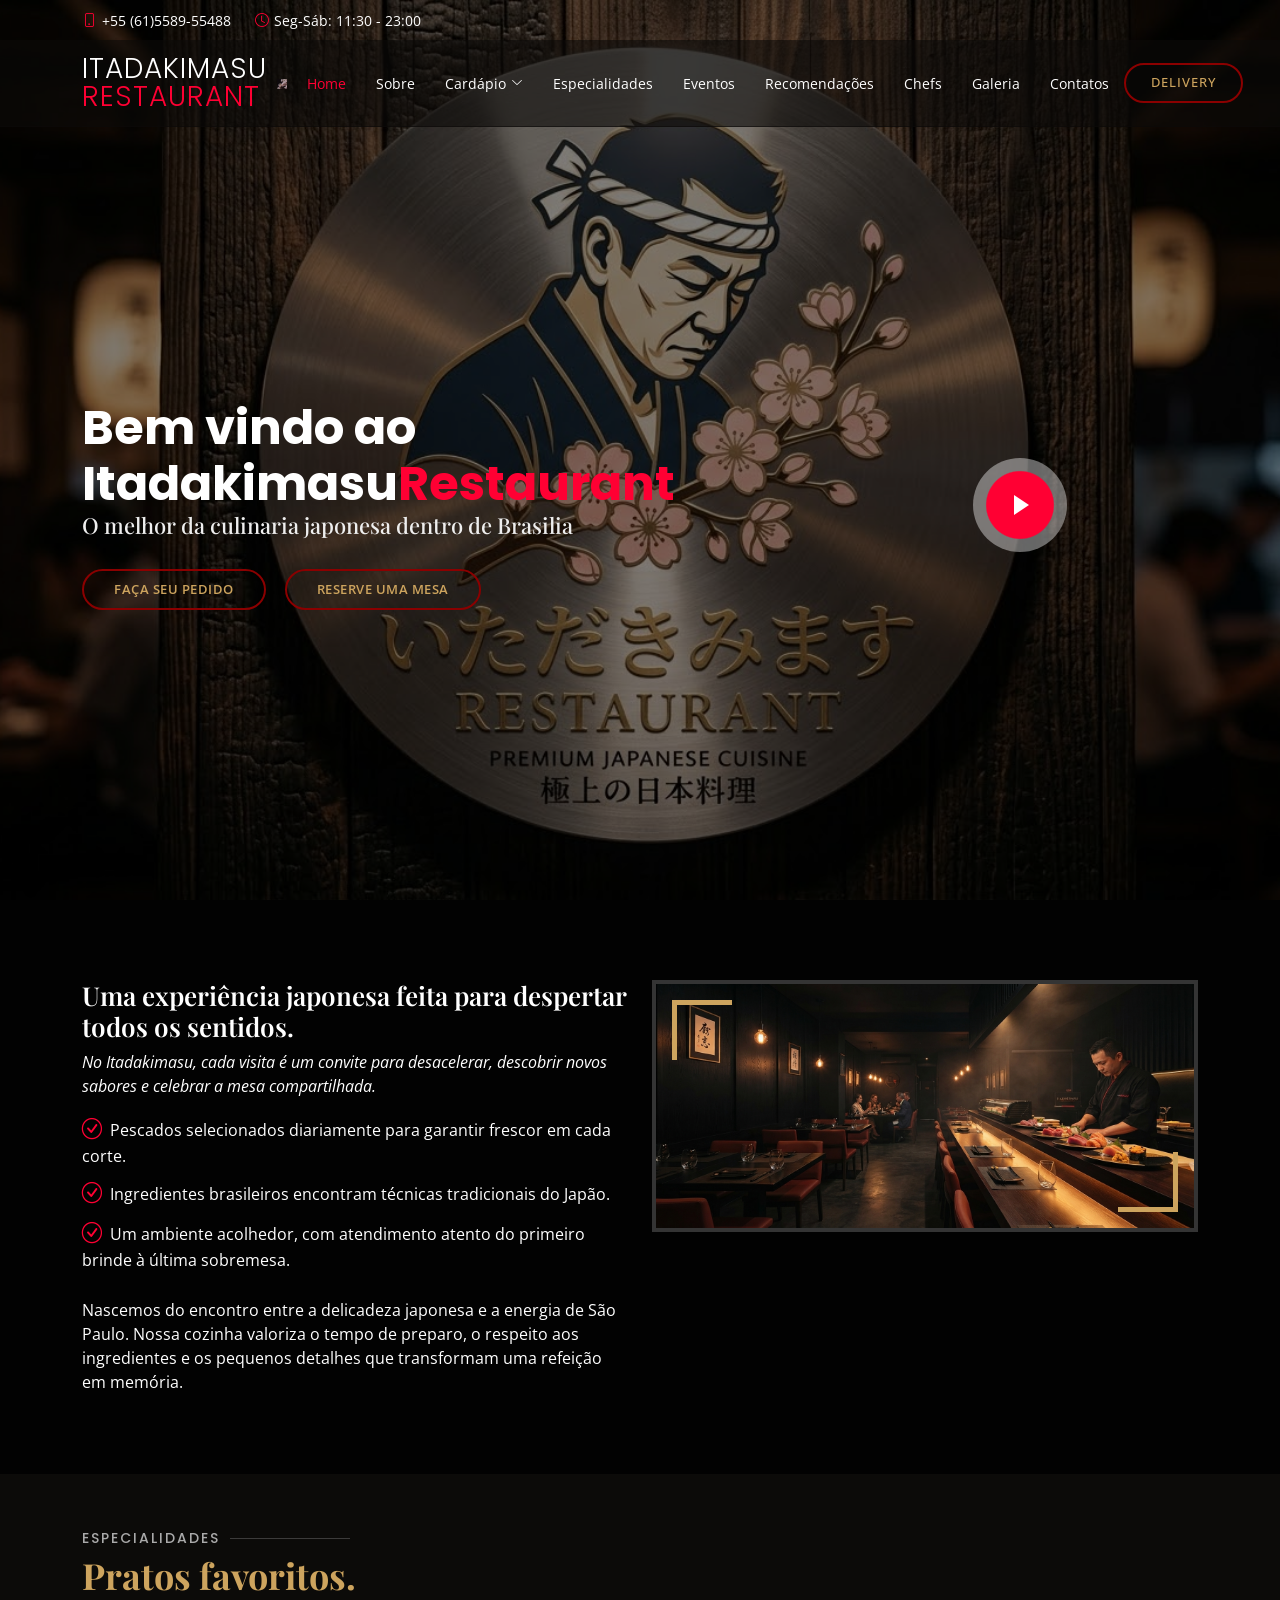
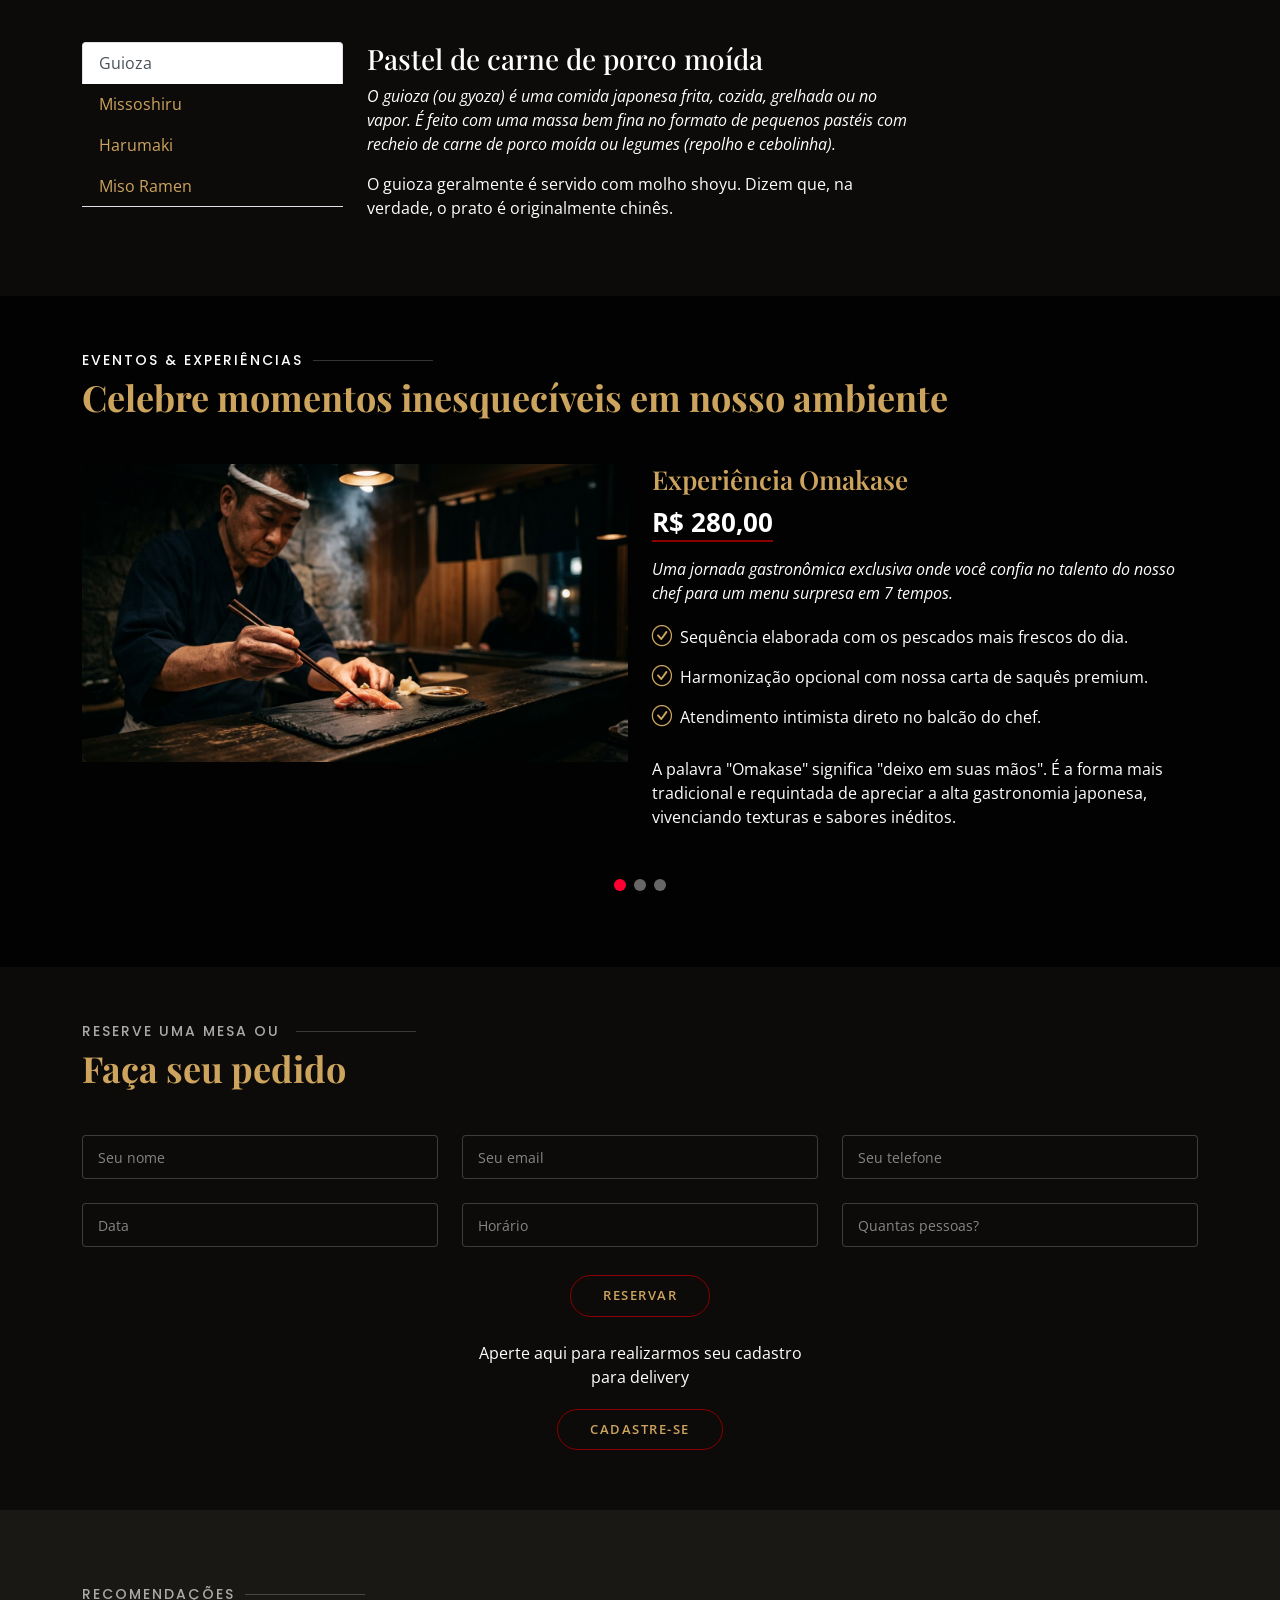
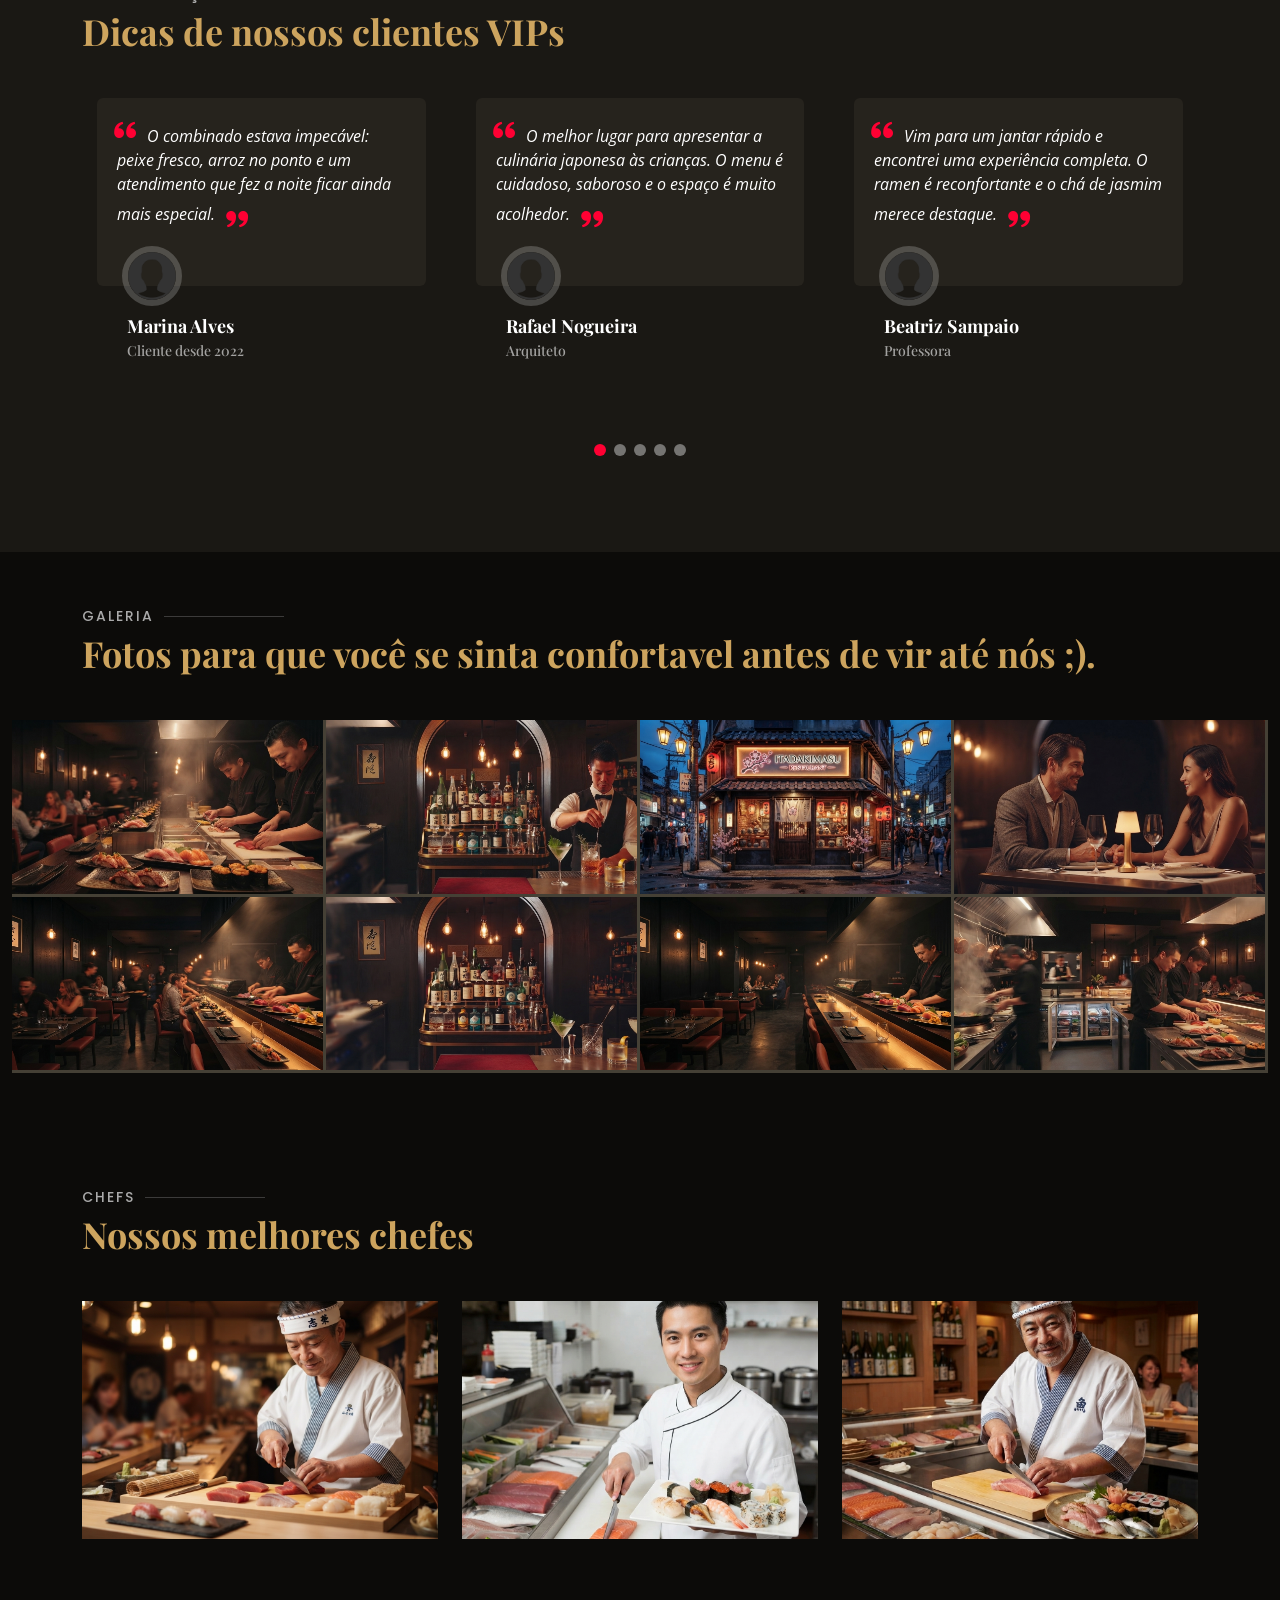
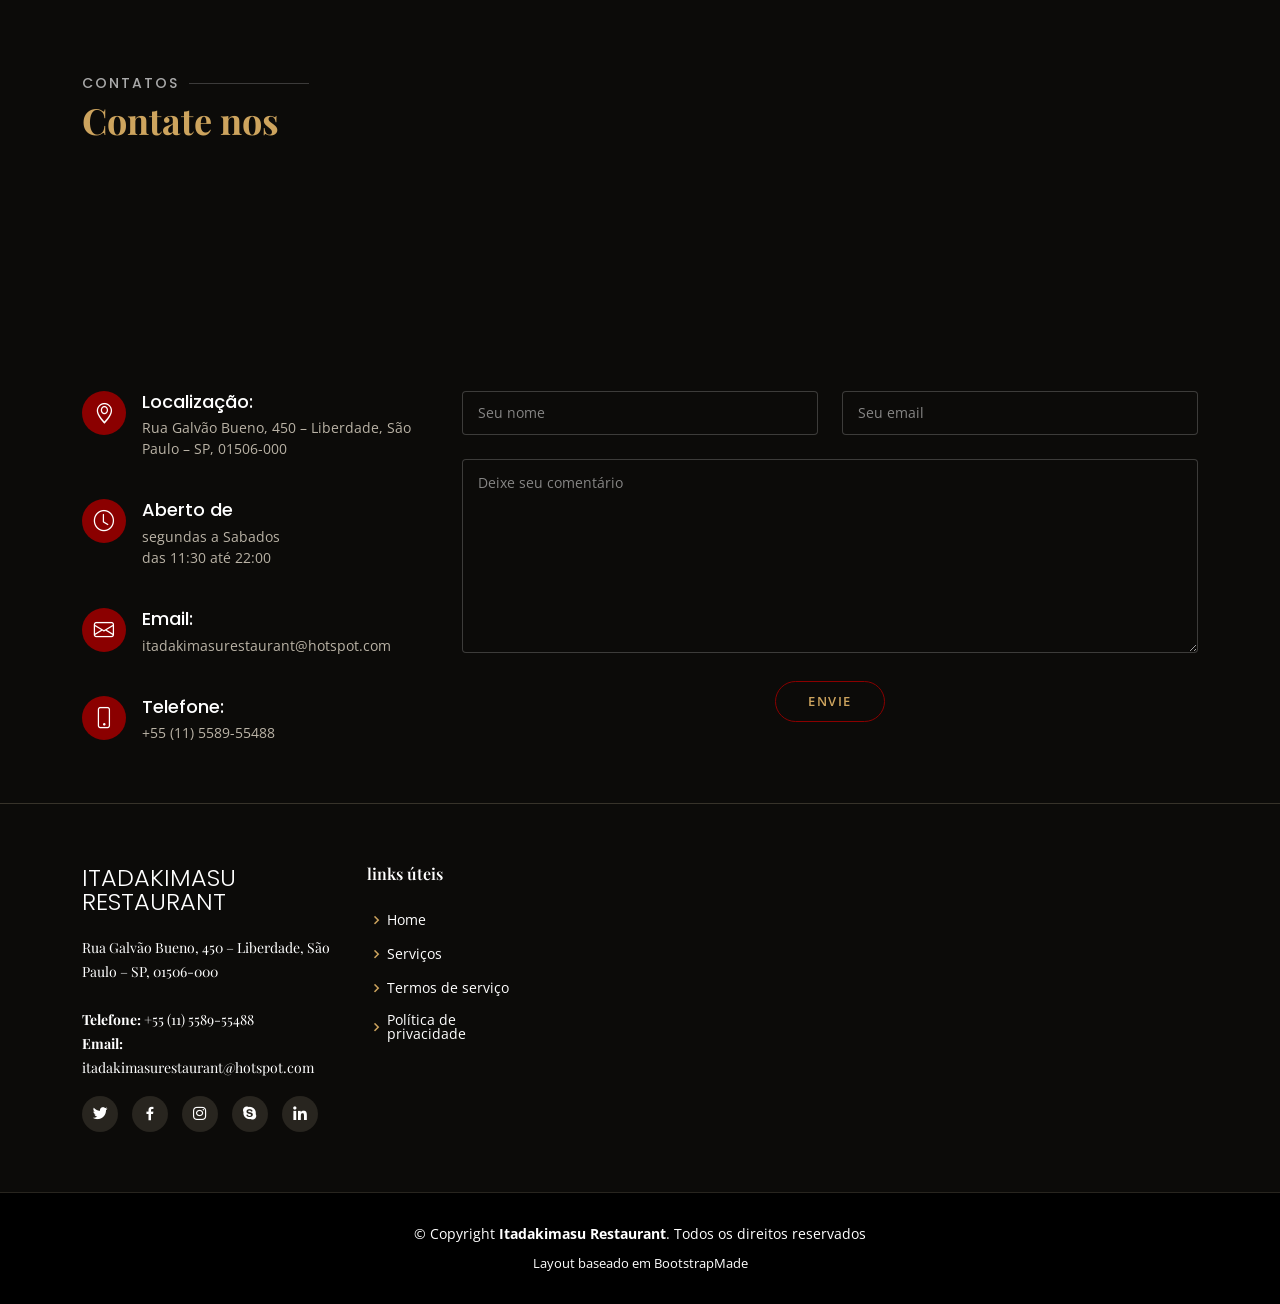
==== commit 8925689a: "organização de codigo e trocas de midia" ====
--- a/index.html
+++ b/index.html
@@ -42,8 +42,8 @@
   <header id="header" class="fixed-top d-flex align-items-cente">
     <div class="container-fluid container-xl d-flex align-items-center justify-content-lg-between">
       
-      <h1 class="logo me-auto me-lg-0"><a href="japan-food.html">Itadakimasu <p style="color: #FF0033;">Restaurant</p></a></h1>
-      <a href="japan-food.html" class="logo me-auto me-lg-0"><img src="assets/img/sakura.jpg" alt="" class="img-fluid"></a>
+      <h1 class="logo me-auto me-lg-0"><a href="#hero">Itadakimasu <span>Restaurant</span></a></h1>
+      <a href="#hero" class="logo me-auto me-lg-0"><img src="assets/img/sakura.jpg" alt="Logo Itadakimasu" class="img-fluid"></a>
       <nav id="navbar" class="navbar order-last order-lg-0">  
         <ul>
           <li><a class="nav-link scrollto active" href="#hero">Home</a></li>
@@ -86,7 +86,7 @@
           </div>
         </div>
         <div class="col-lg-4 d-flex align-items-center justify-content-center position-relative" data-aos="zoom-in" data-aos-delay="200">
-          <a href="assets/video/apresentation.mov" class="glightbox play-btn"></a>
+          <a href="#about" class="play-btn" aria-label="Conheça o restaurante"></a>
         </div>
 
       </div>
@@ -313,7 +313,7 @@
           <p>Faça seu pedido</p>
         </div>
 
-        <form action="forms/book-a-table.php" method="post" role="form" class="php-email-form" data-aos="fade-up" data-aos-delay="100">
+        <form action="#" method="post" role="form" class="php-email-form" data-aos="fade-up" data-aos-delay="100">
           <div class="row">
             <div class="col-lg-4 col-md-6 form-group">
               <input type="text" name="name" class="form-control" id="name" placeholder="Seu nome" data-rule="minlen:4" data-msg="Digite pelo menos 4 caracteres">
@@ -346,8 +346,8 @@
             <div class="sent-message">Recebemos sua solicitação. Em breve entraremos em contato para confirmar sua reserva ou pedido.</div>
           </div>
           <div class="text-center"><button type="submit">Reservar</button></div>
-          <p class="text-center mt-4">Aperte aqui para realizarmos seu cadastro<BR>para delivery</p>
-          <div class="text-center"><button type="submit">cadastre-se</button></div>
+          <p class="text-center mt-4">Aperte aqui para realizarmos seu cadastro<br>para delivery</p>
+          <div class="text-center"><button class="btn-cadastre-se" type="submit">Cadastre-se</button></div>
         </form>
 
       </div>
@@ -367,9 +367,9 @@
             <div class="swiper-slide">
               <div class="testimonial-item">
                 <p>
-                  <i class="bx bxs-quote-alt-left quote-icon-left" style="color: red;"></i>
+                  <i class="bx bxs-quote-alt-left quote-icon-left"></i>
                   O combinado estava impecável: peixe fresco, arroz no ponto e um atendimento que fez a noite ficar ainda mais especial.
-                  <i class="bx bxs-quote-alt-right quote-icon-right" style="color: red;"></i>
+                  <i class="bx bxs-quote-alt-right quote-icon-right"></i>
                 </p>
              <img src="assets/img/testimonials/user.png" class="testimonial-img rounded-circle" alt="">
                 <h3>Marina Alves</h3>
@@ -380,9 +380,9 @@
             <div class="swiper-slide">
               <div class="testimonial-item">
                 <p>
-                  <i class="bx bxs-quote-alt-left quote-icon-left" style="color: red;"></i>
+                  <i class="bx bxs-quote-alt-left quote-icon-left"></i>
                   O melhor lugar para apresentar a culinária japonesa às crianças. O menu é cuidadoso, saboroso e o espaço é muito acolhedor.
-                  <i class="bx bxs-quote-alt-right quote-icon-right" style="color: red;"></i>
+                  <i class="bx bxs-quote-alt-right quote-icon-right"></i>
                 </p>
            <img src="assets/img/testimonials/user.png" class="testimonial-img rounded-circle" alt="">
                 <h3>Rafael Nogueira</h3>
@@ -393,9 +393,9 @@
             <div class="swiper-slide">
               <div class="testimonial-item">
                 <p>
-                  <i class="bx bxs-quote-alt-left quote-icon-left" style="color: red;"></i>
+                  <i class="bx bxs-quote-alt-left quote-icon-left"></i>
                   Vim para um jantar rápido e encontrei uma experiência completa. O ramen é reconfortante e o chá de jasmim merece destaque.
-                  <i class="bx bxs-quote-alt-right quote-icon-right" style="color: red;"></i>
+                  <i class="bx bxs-quote-alt-right quote-icon-right"></i>
                 </p>
               <img src="assets/img/testimonials/user.png" class="testimonial-img rounded-circle" alt="">
                 <h3>Beatriz Sampaio</h3>
@@ -406,11 +406,11 @@
             <div class="swiper-slide">
               <div class="testimonial-item">
                 <p>
-                  <i class="bx bxs-quote-alt-left quote-icon-left" style="color: red;"></i>
+                  <i class="bx bxs-quote-alt-left quote-icon-left"></i>
                   A equipe entende muito de saquê e soube indicar a combinação perfeita para cada prato. Saímos planejando a próxima visita.
-                  <i class="bx bxs-quote-alt-right quote-icon-right" style="color: red;"></i>
+                  <i class="bx bxs-quote-alt-right quote-icon-right"></i>
                 </p>
-                <img src="assets/img/testimonials/user.pngtestimonials-4.jpg" class="testimonial-img rounded-circle" alt="">
+                <img src="assets/img/testimonials/user.png" class="testimonial-img rounded-circle" alt="">
                 <h3>Lucas Martins</h3>
                 <h4>Fotógrafo</h4>
               </div>
@@ -419,11 +419,11 @@
             <div class="swiper-slide">
               <div class="testimonial-item">
                 <p>
-                  <i class="bx bxs-quote-alt-left quote-icon-left" style="color: red;"></i>
+                  <i class="bx bxs-quote-alt-left quote-icon-left"></i>
                   O omakase foi uma surpresa do início ao fim. Cada etapa chegou no tempo certo e revelou um sabor novo para a gente.
-                  <i class="bx bxs-quote-alt-right quote-icon-right" style="color: red;"></i>
+                  <i class="bx bxs-quote-alt-right quote-icon-right"></i>
                 </p>
-                <img src="assets/img/testimonials/user.pngtestimonials-5.jpg" class="testimonial-img rounded-circle" alt="">
+                <img src="assets/img/testimonials/user.png" class="testimonial-img rounded-circle" alt="">
                 <h3>Camila Torres</h3>
                 <h4>Empreendedora</h4>
               </div>
@@ -447,7 +447,7 @@
 
       <div class="container-fluid" data-aos="fade-up" data-aos-delay="100">
 
-        <div class="row" style="gap: 0;">
+        <div class="row g-0">
 
           <div class="col-lg-3 col-md-4 col-sm-6 col-12 p-0">
             <div class="gallery-item">
@@ -596,7 +596,7 @@
       </div>
 
       <div data-aos="fade-up">
-        <iframe src="https://www.google.com/maps/embed?pb=!1m18!1m12!1m3!1d14628.346581618292!2d-46.6323597!3d-23.565331399999998!2m3!1f0!2f0!3f0!3m2!1i1024!2i768!4f13.1!3m3!1m2!1s0x94ce59a00cc9896b%3A0x4d7fa8becba4e40d!2sLiberdade%2C%20S%C3%A3o%20Paulo%20-%20SP!5e0!3m2!1spt-BR!2sbr!4v1787536487451!5m2!1spt-BR!2sbr" width="100%" height="350px" style="border:0;" allowfullscreen="" loading="lazy" referrerpolicy="no-referrer-when-downgrade"></iframe>
+        <iframe class="contact-map" src="https://www.google.com/maps/embed?pb=!1m18!1m12!1m3!1d14628.346581618292!2d-46.6323597!3d-23.565331399999998!2m3!1f0!2f0!3f0!3m2!1i1024!2i768!4f13.1!3m3!1m2!1s0x94ce59a00cc9896b%3A0x4d7fa8becba4e40d!2sLiberdade%2C%20S%C3%A3o%20Paulo%20-%20SP!5e0!3m2!1spt-BR!2sbr!4v1787536487451!5m2!1spt-BR!2sbr" title="Localização do restaurante no mapa" loading="lazy" referrerpolicy="no-referrer-when-downgrade"></iframe>
       </div>
 
       <div class="container" data-aos="fade-up">
@@ -638,13 +638,13 @@
 
           <div class="col-lg-8 mt-5 mt-lg-0">
 
-            <form action="forms/contact.php" method="post" role="form" class="php-email-form">
+            <form action="#" method="post" role="form" class="php-email-form">
               <div class="row">
                 <div class="col-md-6 form-group">
-                  <input type="text" name="name" class="form-control" id="name" placeholder="Seu nome" required>
+                  <input type="text" name="name" class="form-control" id="contact-name" placeholder="Seu nome" required>
                 </div>
                 <div class="col-md-6 form-group mt-3 mt-md-0">
-                  <input type="email" class="form-control" name="email" id="email" placeholder="Seu email" required>
+                  <input type="email" class="form-control" name="email" id="contact-email" placeholder="Seu email" required>
                 </div>
               </div>
               <div class="form-group mt-3">
@@ -674,7 +674,7 @@
 
           <div class="col-lg-3 col-md-6">
             <div class="footer-info">
-              <h3>Itadakimasu<BR>Restaurant</h3>
+              <h3>Itadakimasu<br>Restaurant</h3>
               <p>
                 Rua Galvão Bueno, 450 – Liberdade, São Paulo – SP, 01506-000<br><br>
                 <strong>Telefone:</strong> +55 (11) 5589-55488<br>
@@ -693,10 +693,10 @@
           <div class="col-lg-2 col-md-6 footer-links">
             <h4>links úteis</h4>
             <ul>
-              <li><i class="bx bx-chevron-right" style=" color: red;"></i> <a href="#">Home</a></li>
-              <li><i class="bx bx-chevron-right" style="color: red;"></i> <a href="#">Serviços</a></li>
-              <li><i class="bx bx-chevron-right" style="color: red;"></i> <a href="#">Termos de serviço</a></li>
-              <li><i class="bx bx-chevron-right" style="color: red;"></i> <a href="#">Política de privacidade</a></li>
+              <li><i class="bx bx-chevron-right"></i> <a href="#hero">Home</a></li>
+              <li><i class="bx bx-chevron-right"></i> <a href="#about">Serviços</a></li>
+              <li><i class="bx bx-chevron-right"></i> <a href="#book-a-table">Termos de serviço</a></li>
+              <li><i class="bx bx-chevron-right"></i> <a href="#contact">Política de privacidade</a></li>
             </ul>
           </div>
         </div>
--- a/assets/css/style.css
+++ b/assets/css/style.css
@@ -188,6 +188,11 @@
 
 #header .logo a {
   color: #fff;
+}
+
+#header .logo a span {
+  display: block;
+  color: #ff0033;
 }
 
 #header .logo img {
@@ -704,7 +709,6 @@
 
 .section-title p {
   margin: 0;
-  margin: 0;
   font-size: 36px;
   font-weight: 700;
   font-family: "Playfair Display", serif;
@@ -1217,7 +1221,7 @@
 /* --- Ícones e Paginação --- */
 .testimonials .testimonial-item .quote-icon-left, 
 .testimonials .testimonial-item .quote-icon-right {
-  color: #d3af71;
+  color: #ff0033;
   font-size: 26px;
 }
 
@@ -1897,6 +1901,7 @@
   transition: 0.4s !important;
   display: block !important;
   margin: 20px auto 0 auto !important;
+  appearance: none !important;
   -webkit-appearance: none !important; /* Remove estilo azul padrão do iOS/Safari */
 }
 
@@ -1948,6 +1953,7 @@
   transition: all 0.3s ease !important;
   display: block !important;
   margin: 20px auto 0 auto !important;
+  appearance: none !important;
   -webkit-appearance: none !important;
 }
 
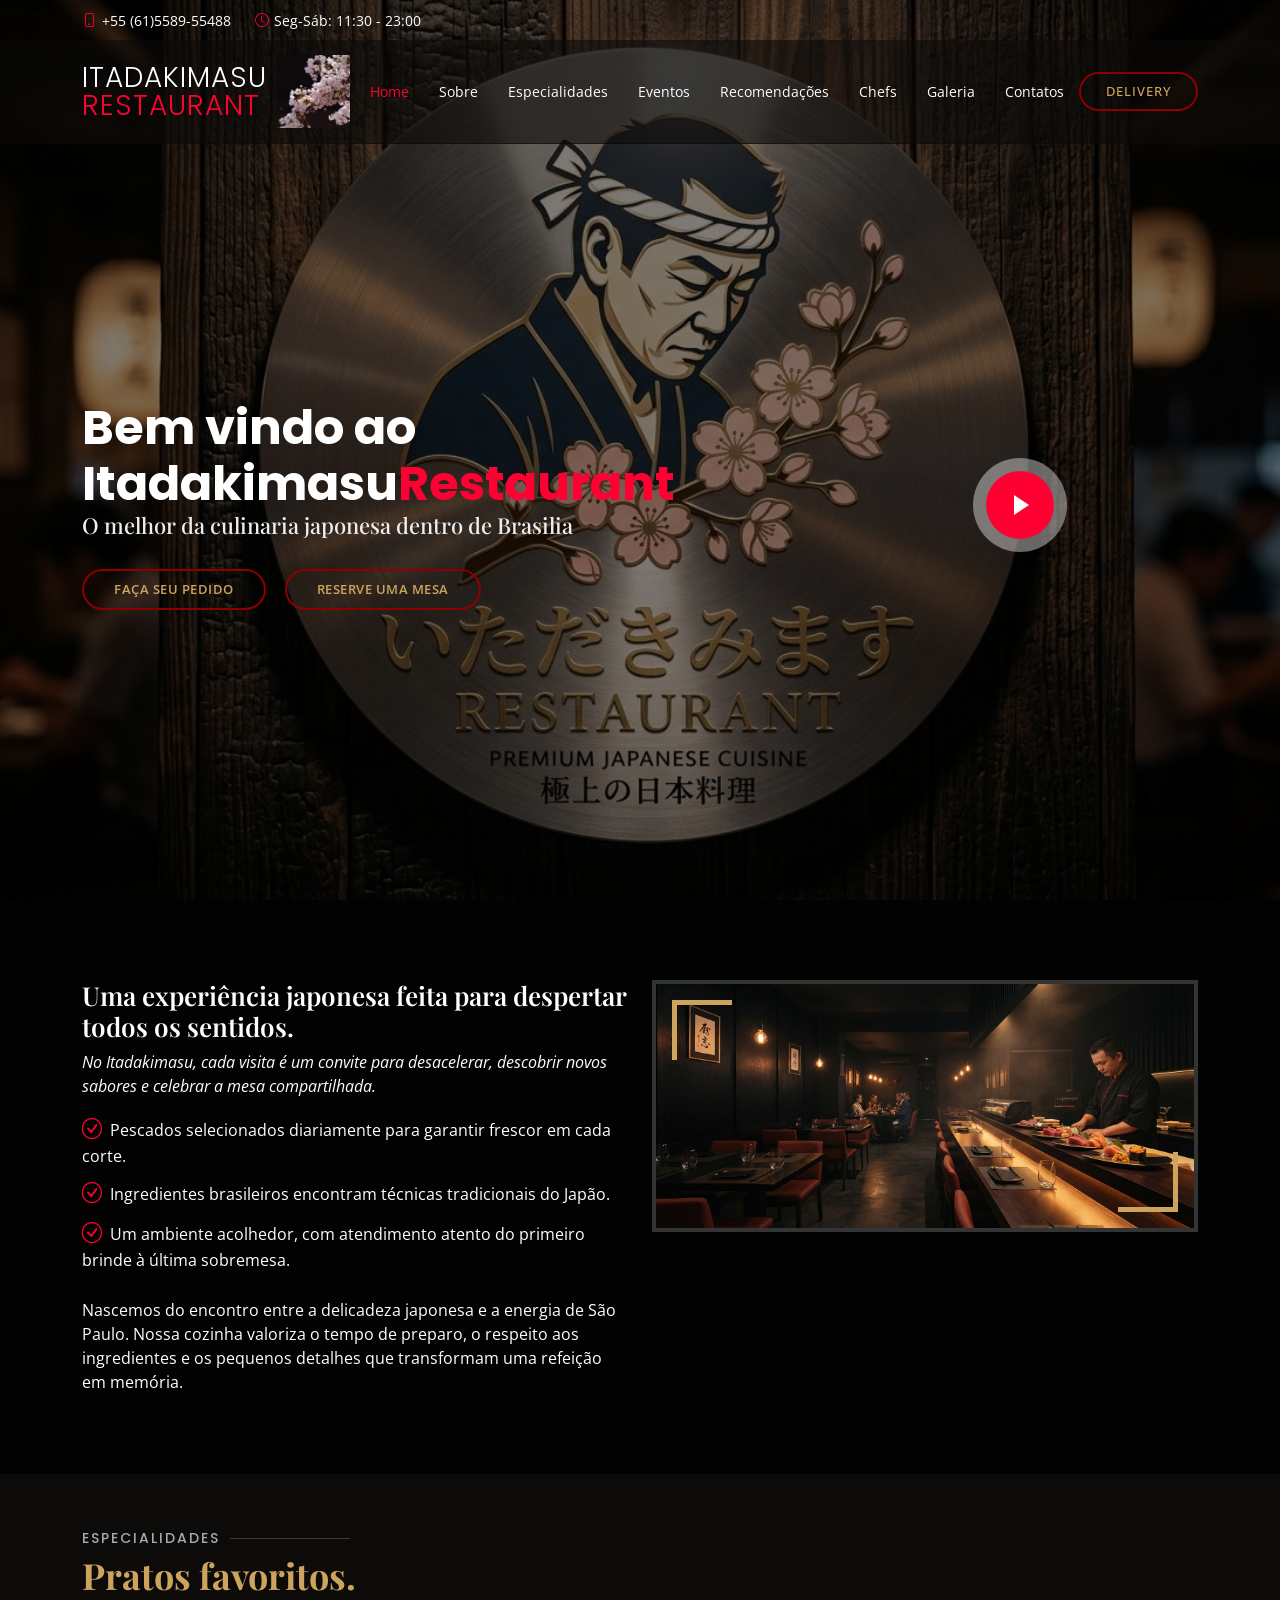
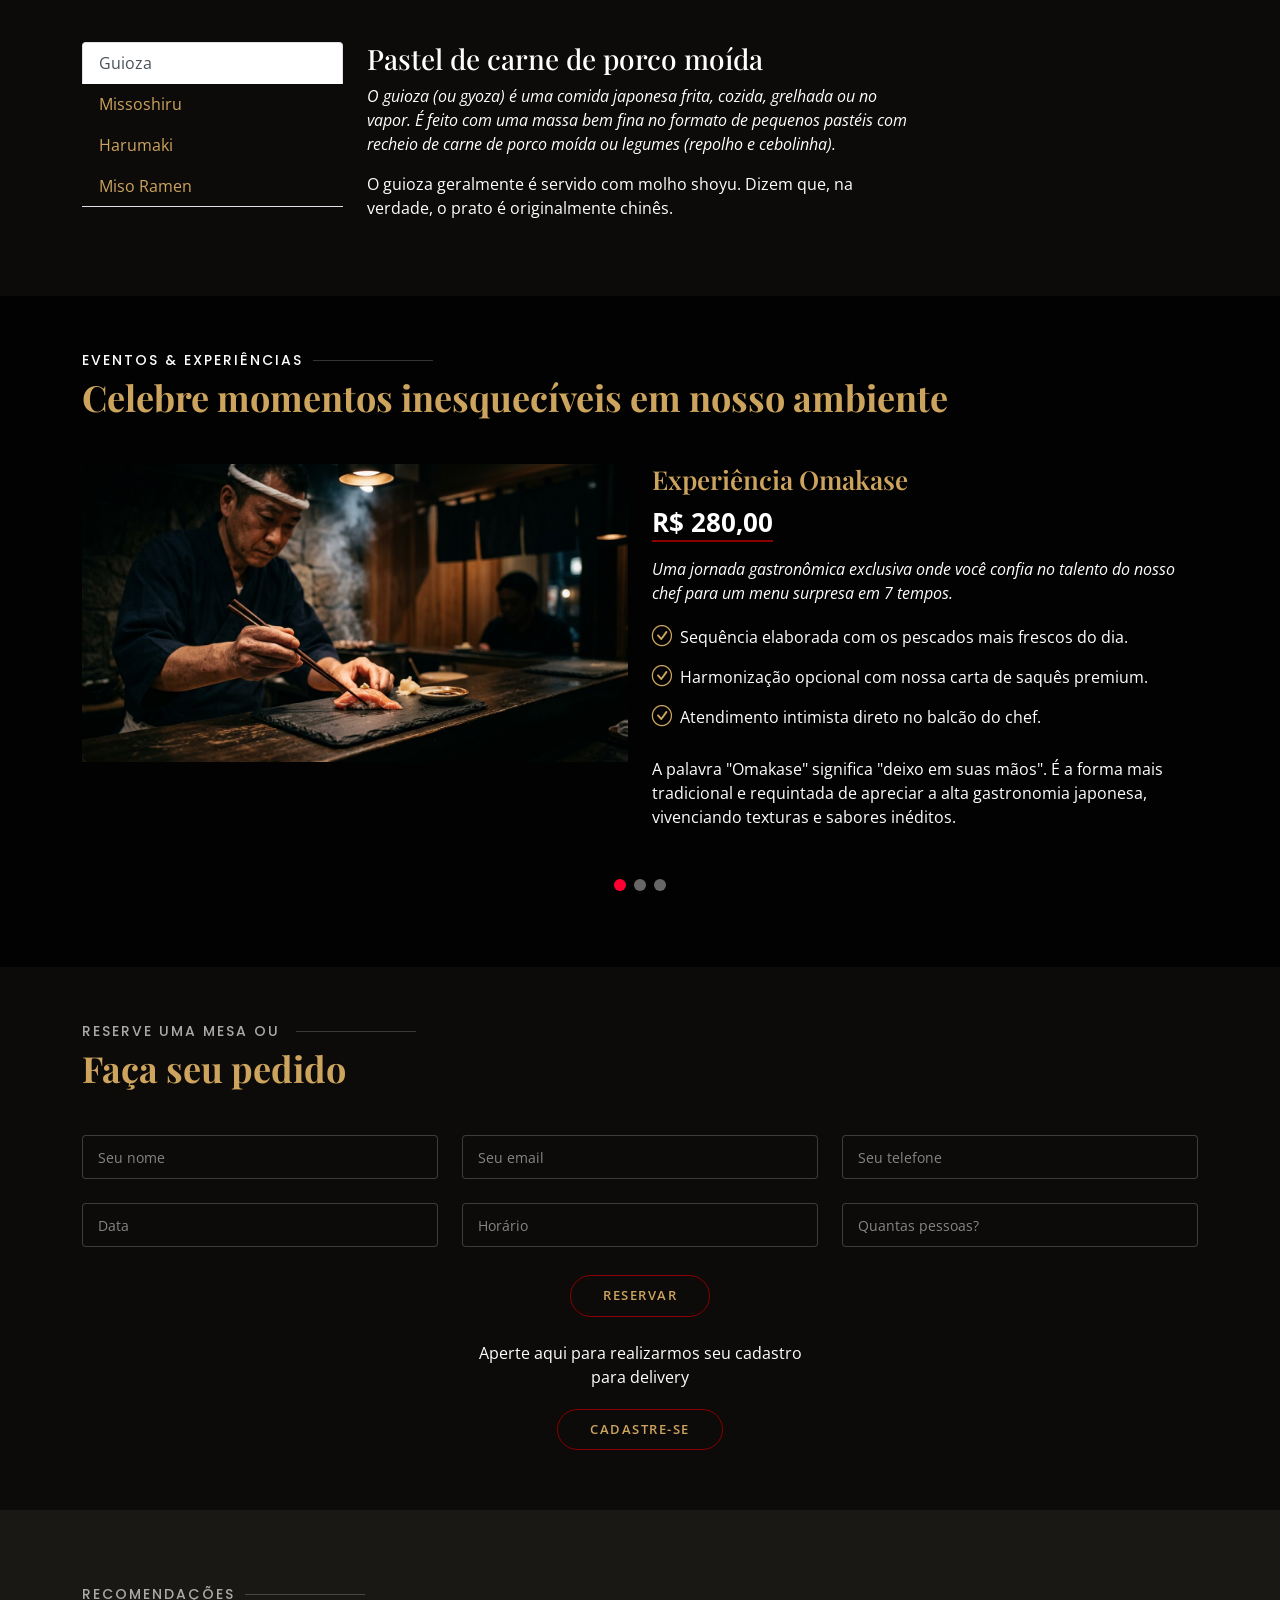
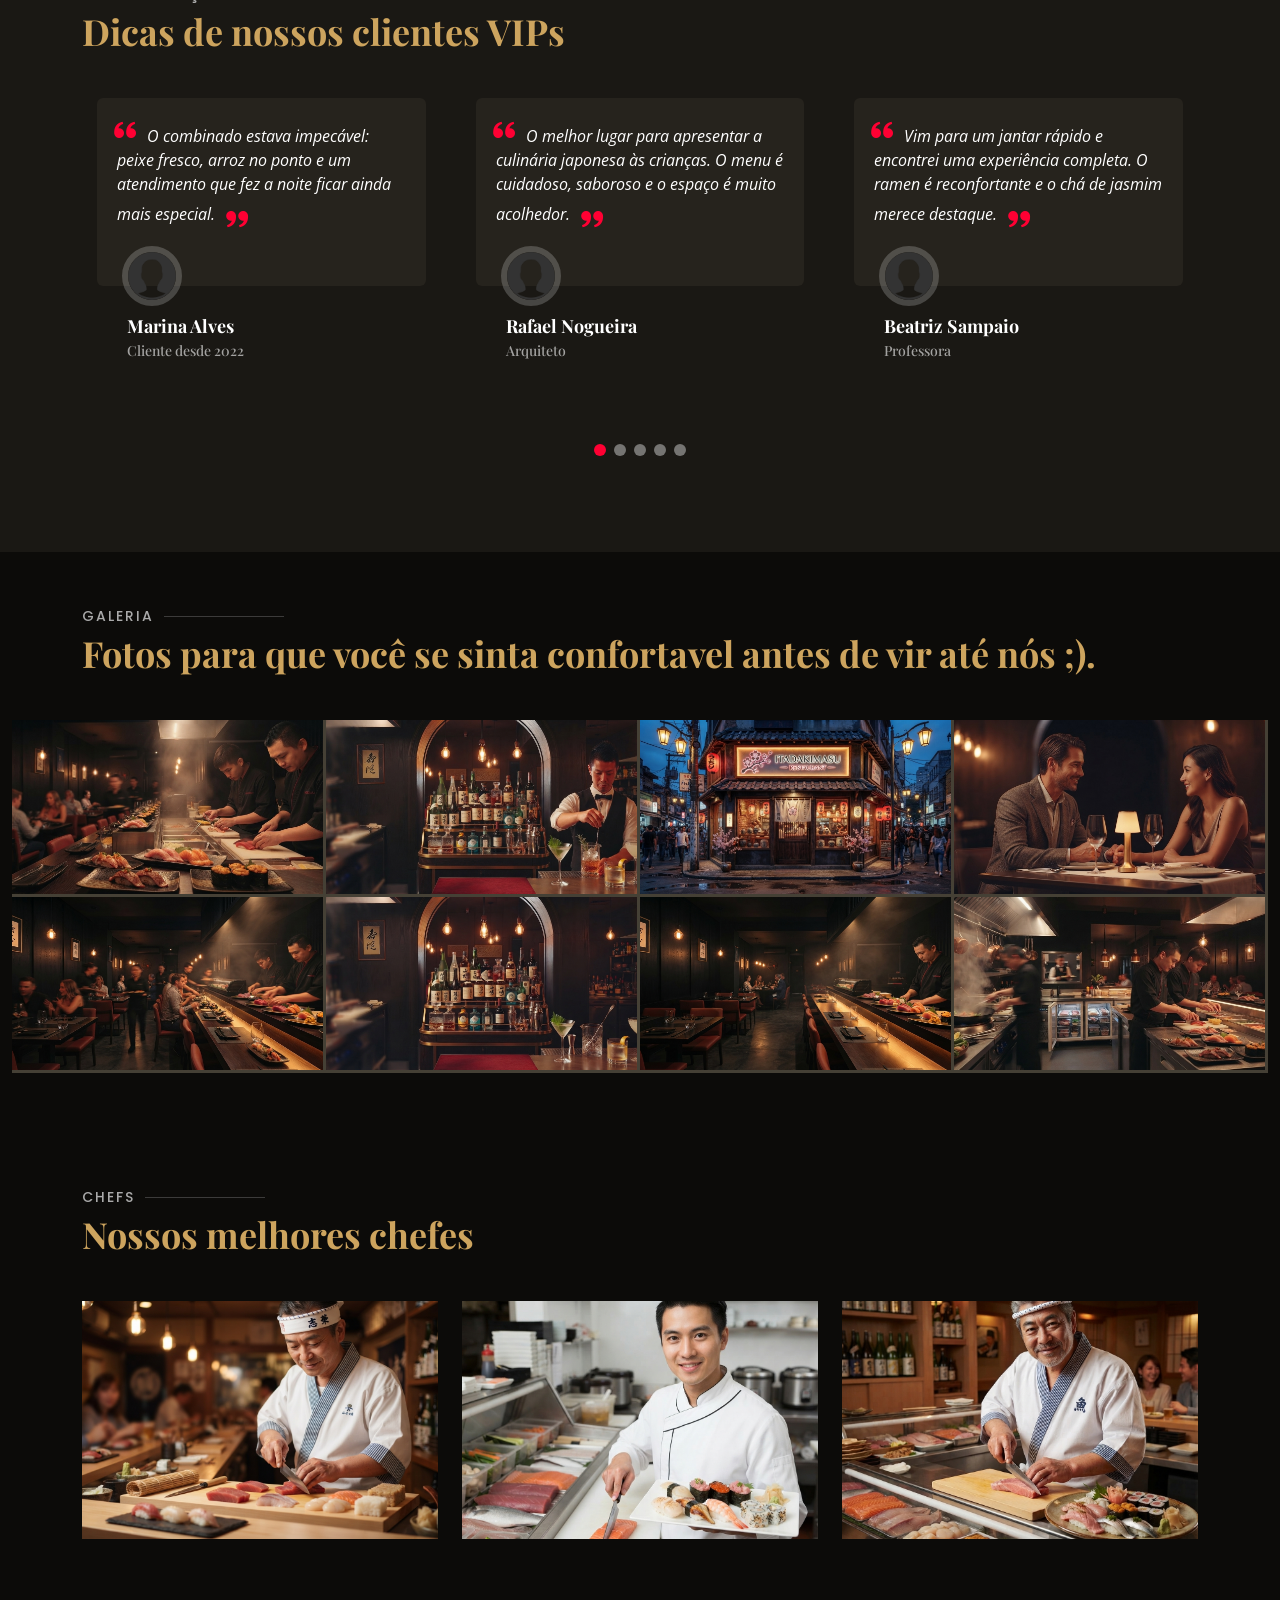
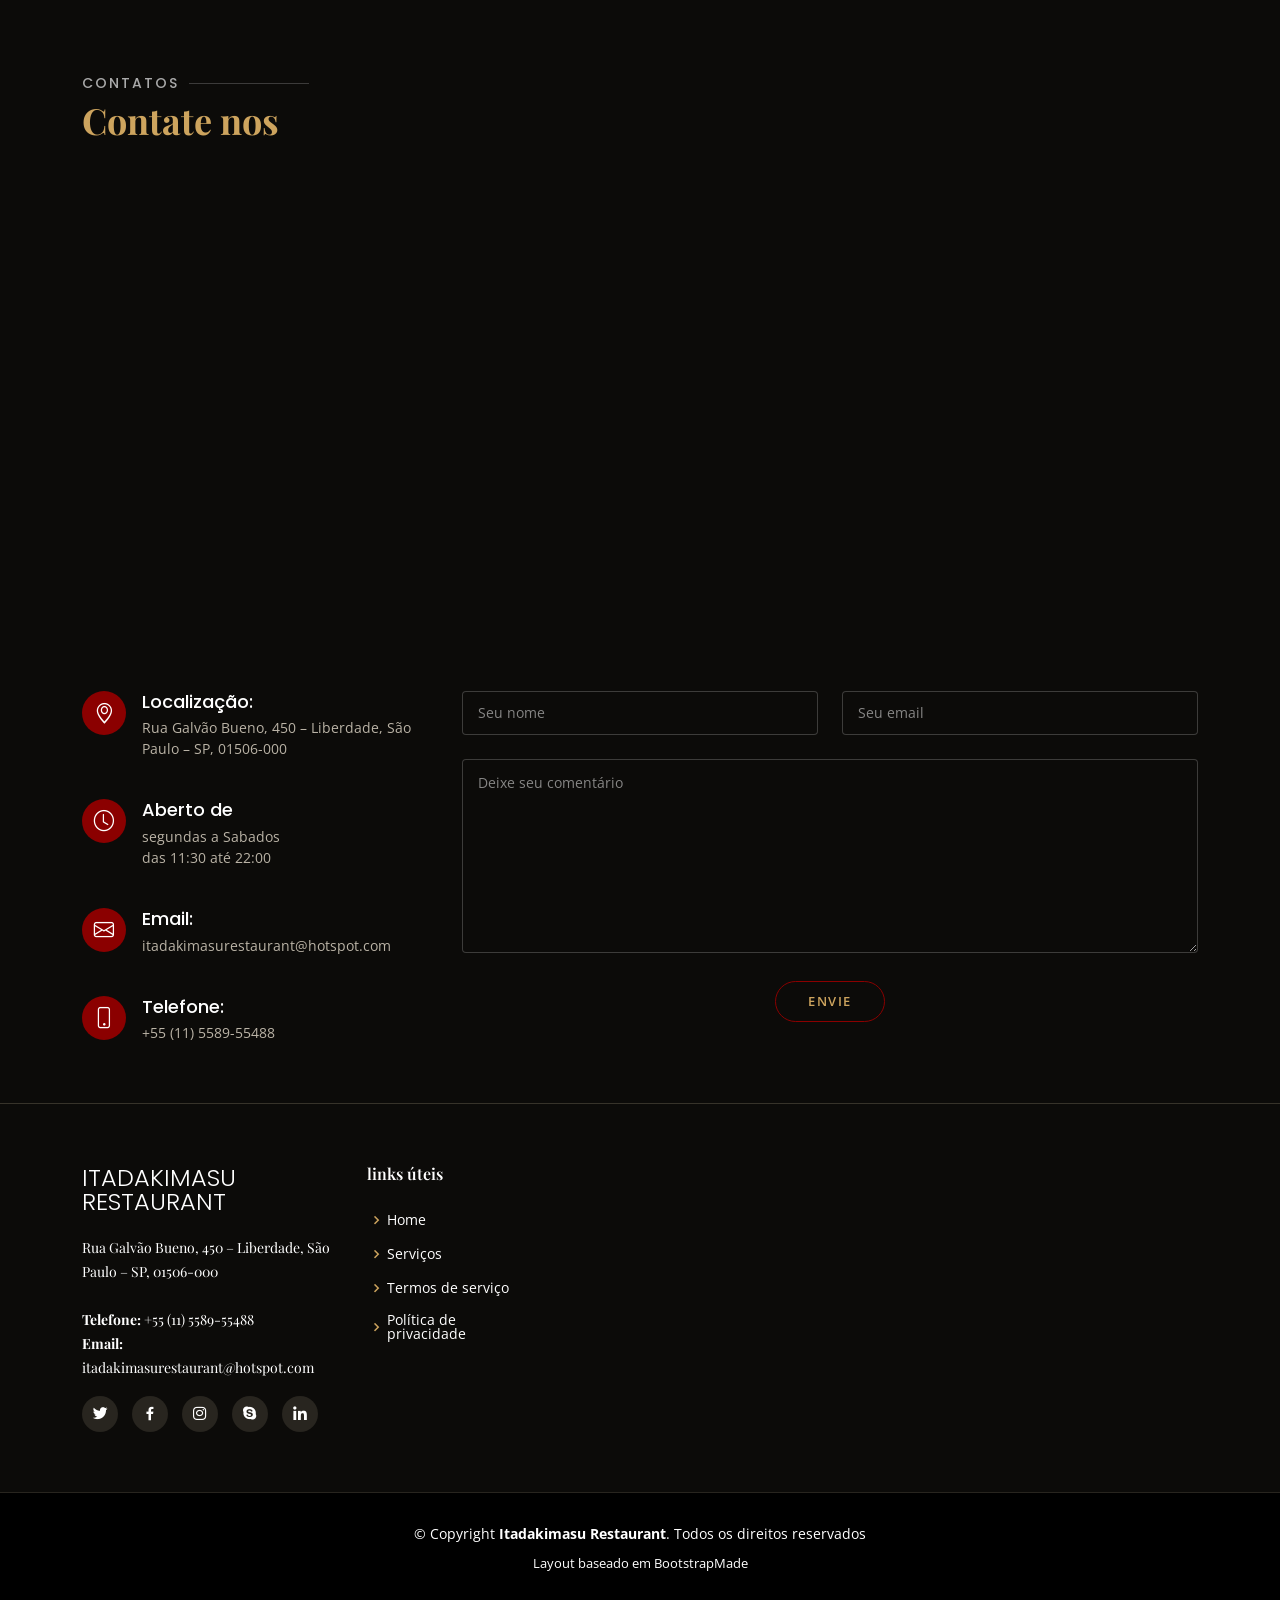
==== commit 81ca5baf: "correções e limpezas de codigo" ====
--- a/index.html
+++ b/index.html
@@ -48,17 +48,6 @@
         <ul>
           <li><a class="nav-link scrollto active" href="#hero">Home</a></li>
           <li><a class="nav-link scrollto" href="#about">Sobre</a></li>
-          <li class="dropdown"><a href="#"><span>Cardápio</span> <i class="bi bi-chevron-down"></i></a>
-            <ul>
-              <li><a href="#">Entrada</a></li>
-              <li><a href="#">Temaki</a></li>
-              <li><a href="#">Sashimis</a></li>
-              <li><a href="#">Combos</a></li>
-              <li><a href="#">Mini combos</a></li>
-              <li><a href="#">Bebidas</a></li>
-              <li><a href="#">Barcas</a></li>
-            </ul>
-          </li>
           <li><a class="nav-link scrollto" href="#specials">Especialidades</a></li>
           <li><a class="nav-link scrollto" href="#events">Eventos</a></li>
           <li><a class="nav-link scrollto" href="#testimonials">Recomendações</a></li>
@@ -86,7 +75,7 @@
           </div>
         </div>
         <div class="col-lg-4 d-flex align-items-center justify-content-center position-relative" data-aos="zoom-in" data-aos-delay="200">
-          <a href="#about" class="play-btn" aria-label="Conheça o restaurante"></a>
+          <a href="assets/video/apresentation.mov" class="glightbox play-btn" data-type="video" aria-label="Conheça o restaurante"></a>
         </div>
 
       </div>
@@ -596,7 +585,7 @@
       </div>
 
       <div data-aos="fade-up">
-        <iframe class="contact-map" src="https://www.google.com/maps/embed?pb=!1m18!1m12!1m3!1d14628.346581618292!2d-46.6323597!3d-23.565331399999998!2m3!1f0!2f0!3f0!3m2!1i1024!2i768!4f13.1!3m3!1m2!1s0x94ce59a00cc9896b%3A0x4d7fa8becba4e40d!2sLiberdade%2C%20S%C3%A3o%20Paulo%20-%20SP!5e0!3m2!1spt-BR!2sbr!4v1787536487451!5m2!1spt-BR!2sbr" title="Localização do restaurante no mapa" loading="lazy" referrerpolicy="no-referrer-when-downgrade"></iframe>
+        <iframe class="contact-map" src="https://www.google.com/maps/embed?pb=!1m18!1m12!1m3!1d14628.346581618292!2d-46.6323597!3d-23.565331399999998!2m3!1f0!2f0!3f0!3m2!1i1024!2i768!4f13.1!3m3!1m2!1s0x94ce59a00cc9896b%3A0x4d7fa8becba4e40d!2sLiberdade%2C%20S%C3%A3o%20Paulo%20-%20SP!5e0!3m2!1spt-BR!2sbr!4v1787536487451!5m2!1spt-BR!2sbr" title="Localização do restaurante no mapa" width="100%" height="450" frameborder="0" style="border:0;" allowfullscreen="" loading="lazy" referrerpolicy="no-referrer-when-downgrade"></iframe>
       </div>
 
       <div class="container" data-aos="fade-up">
